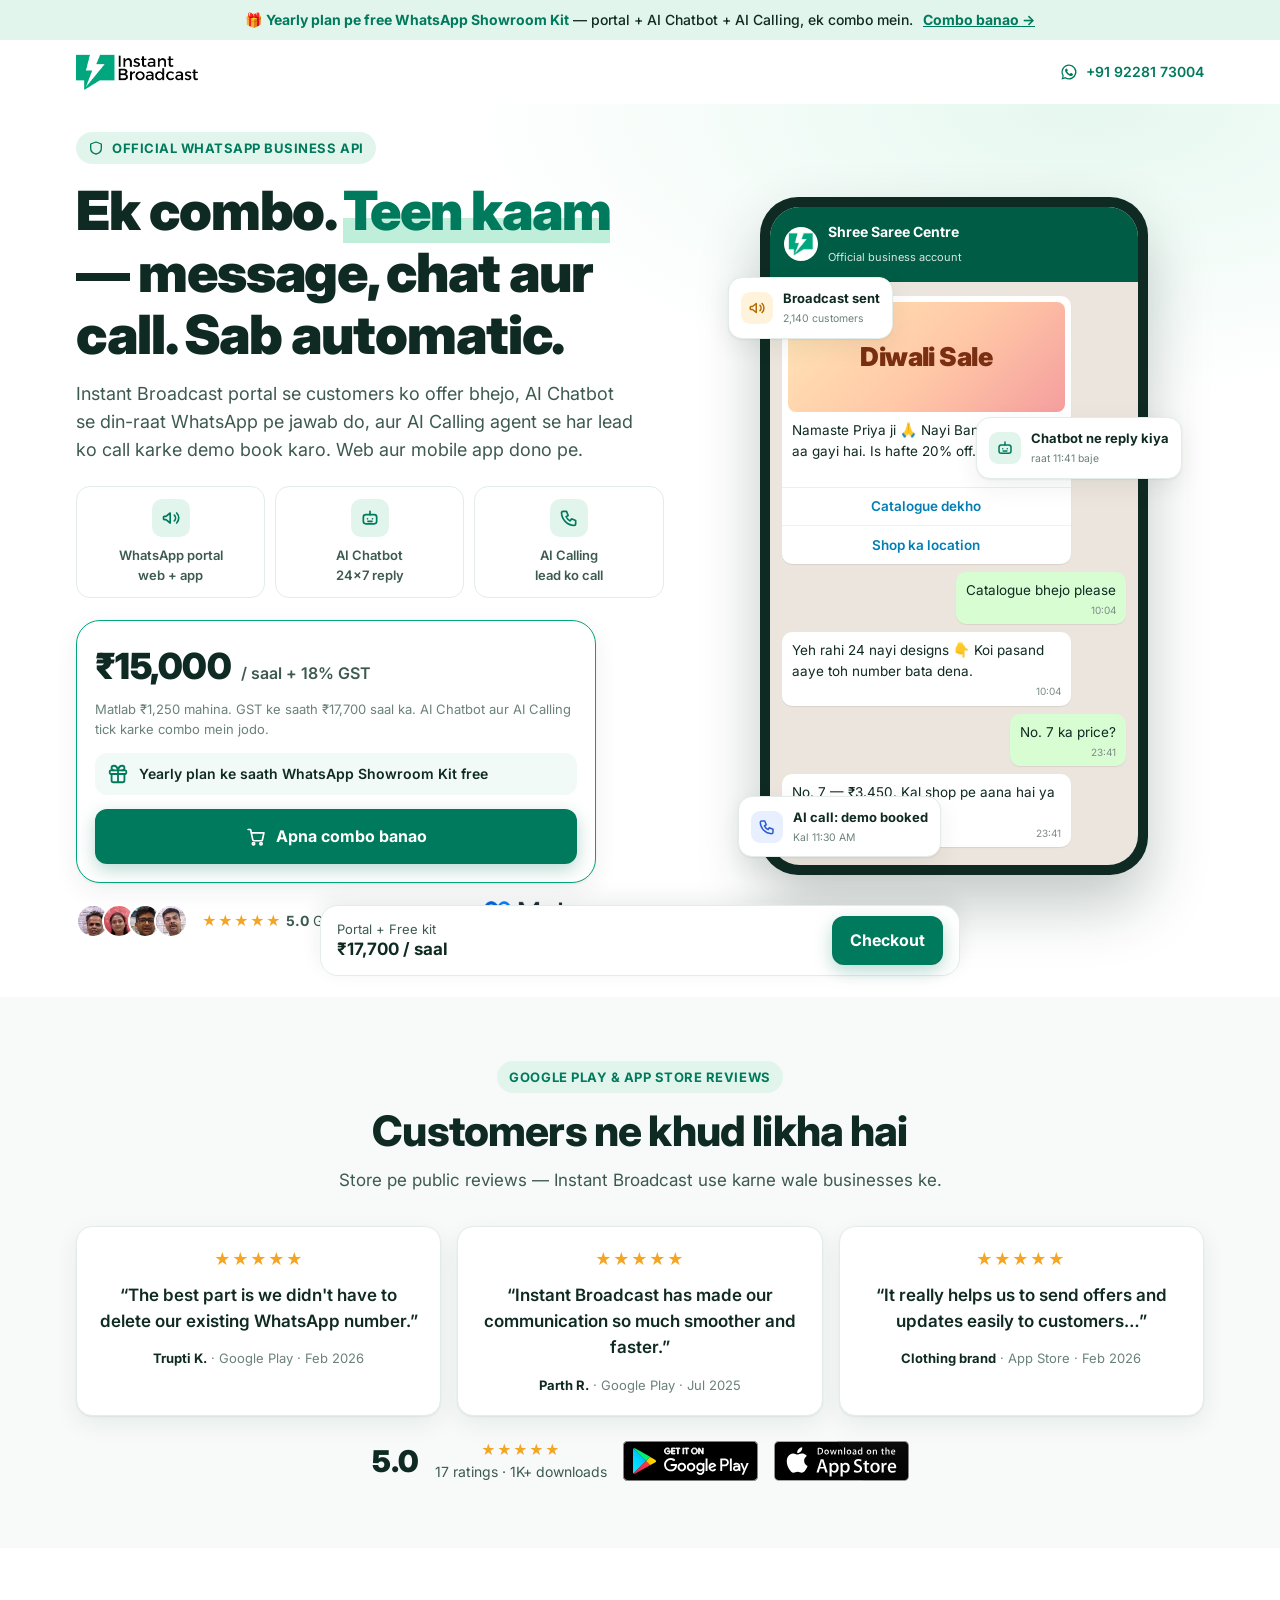
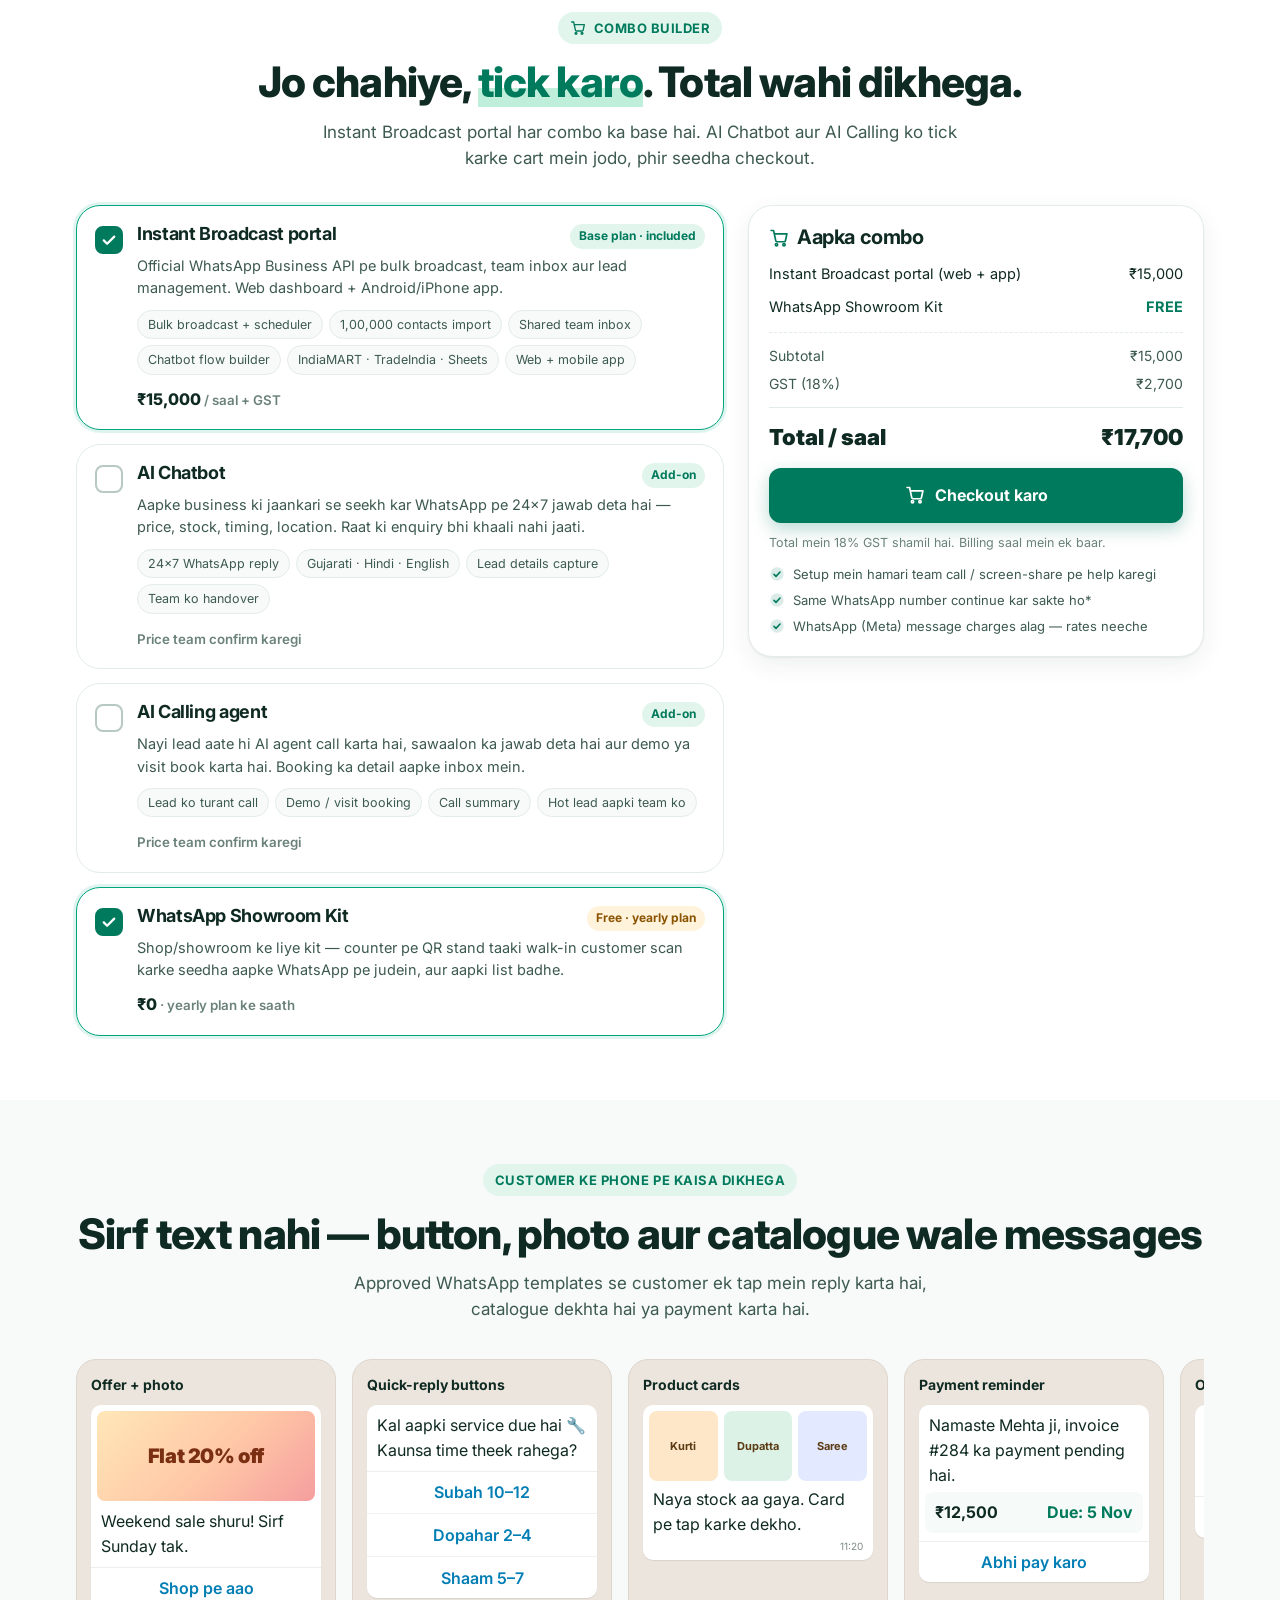
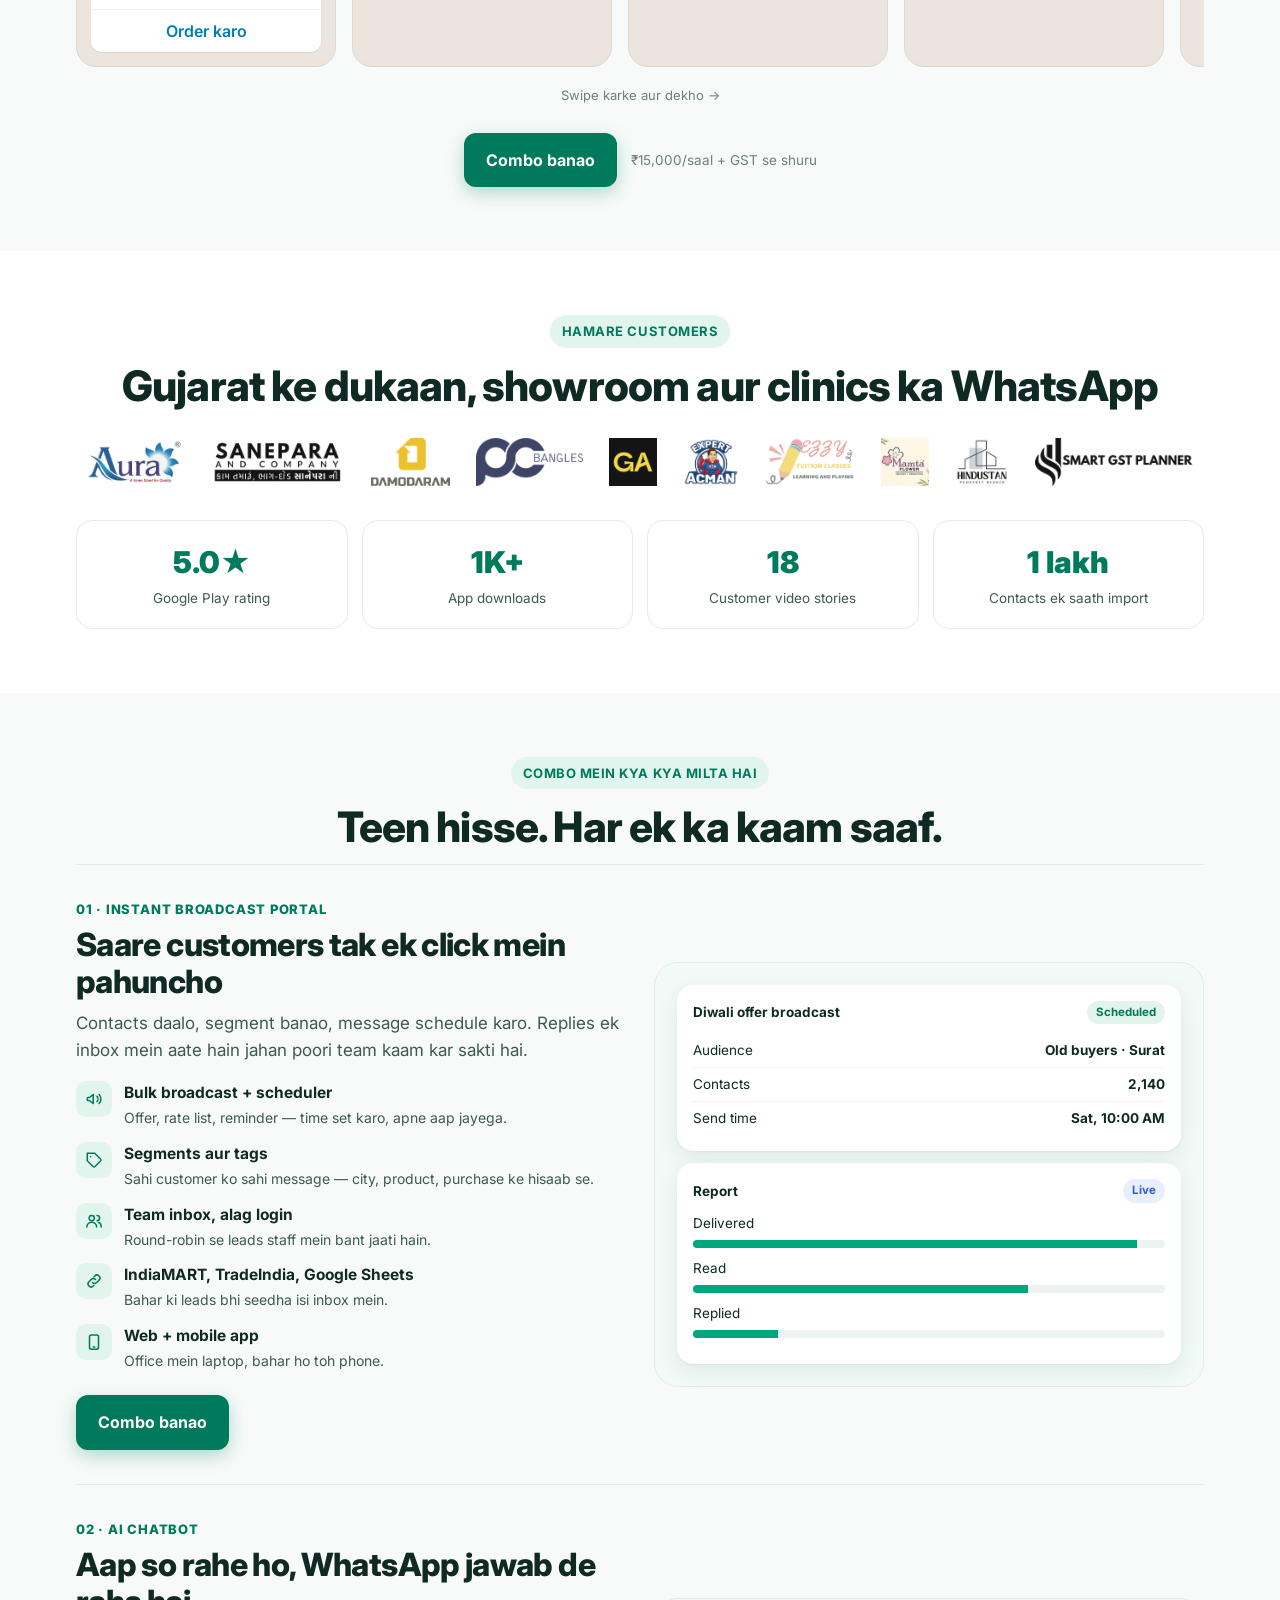
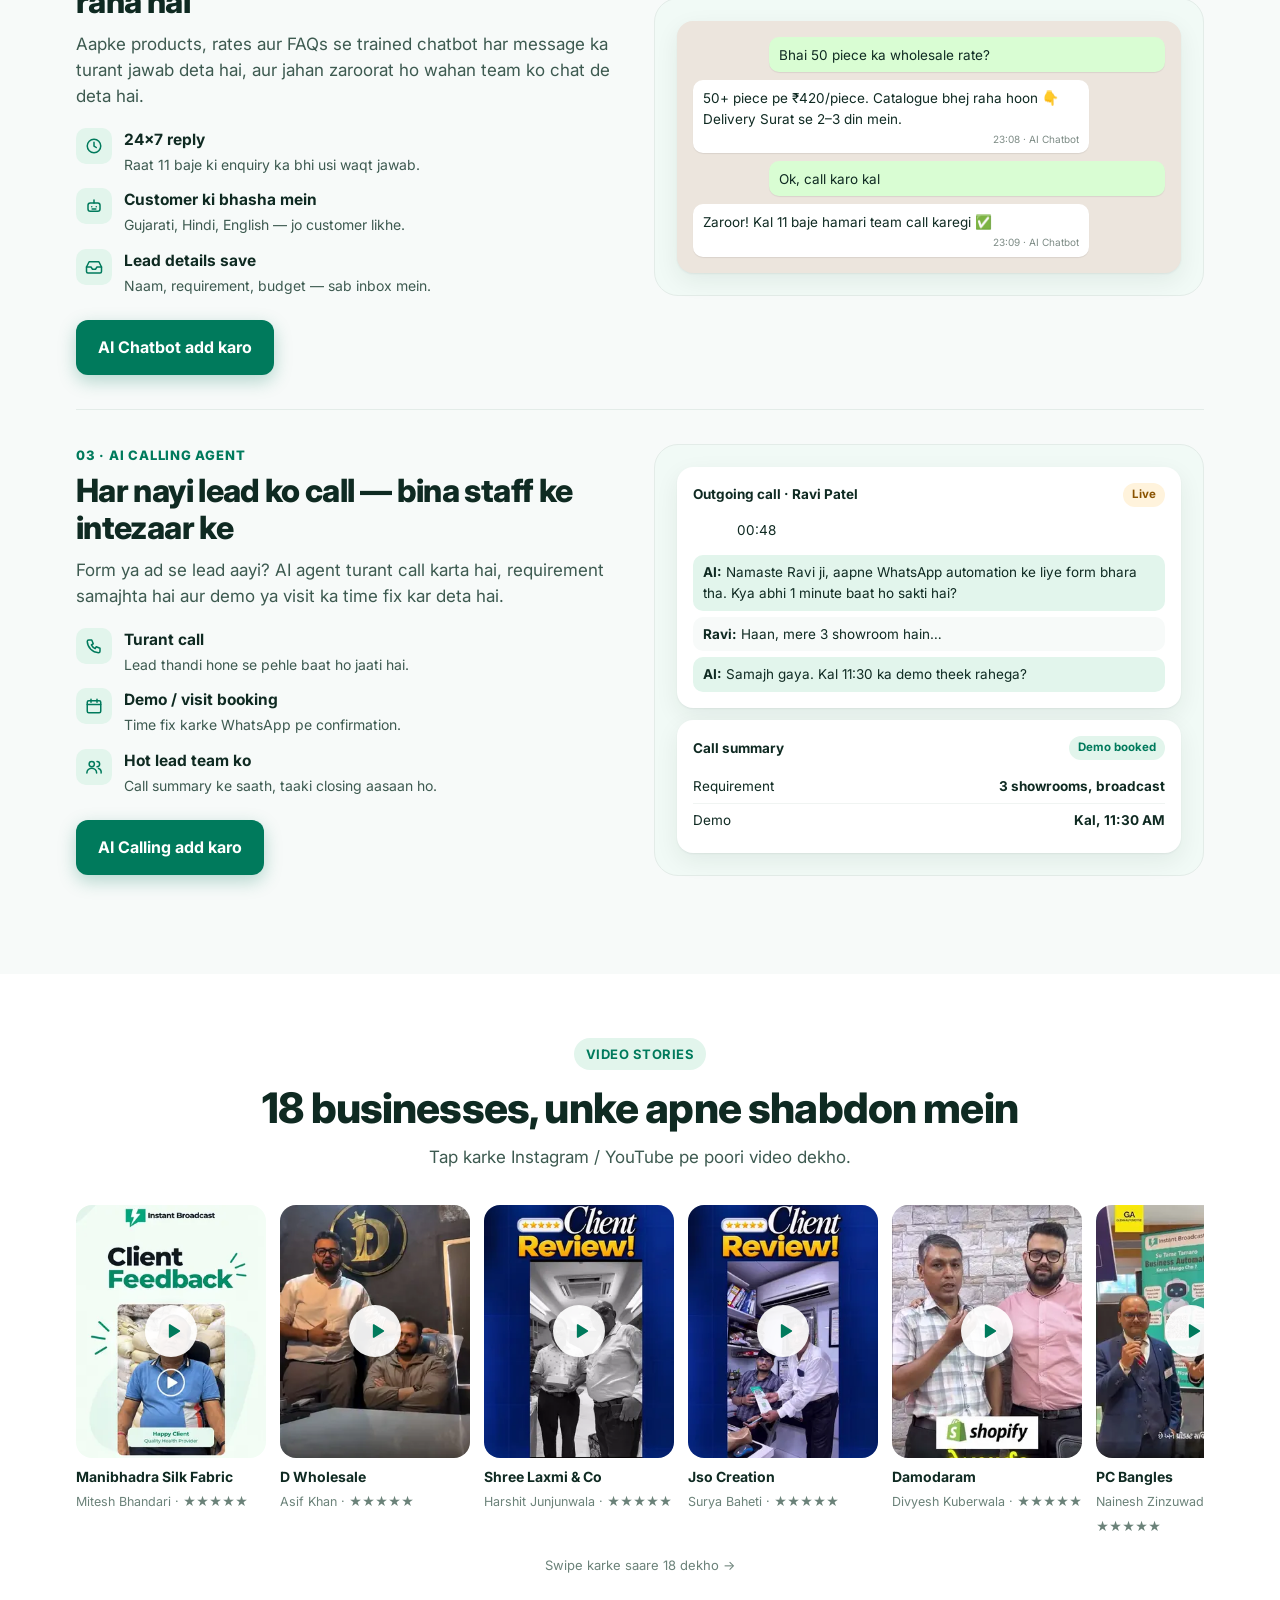
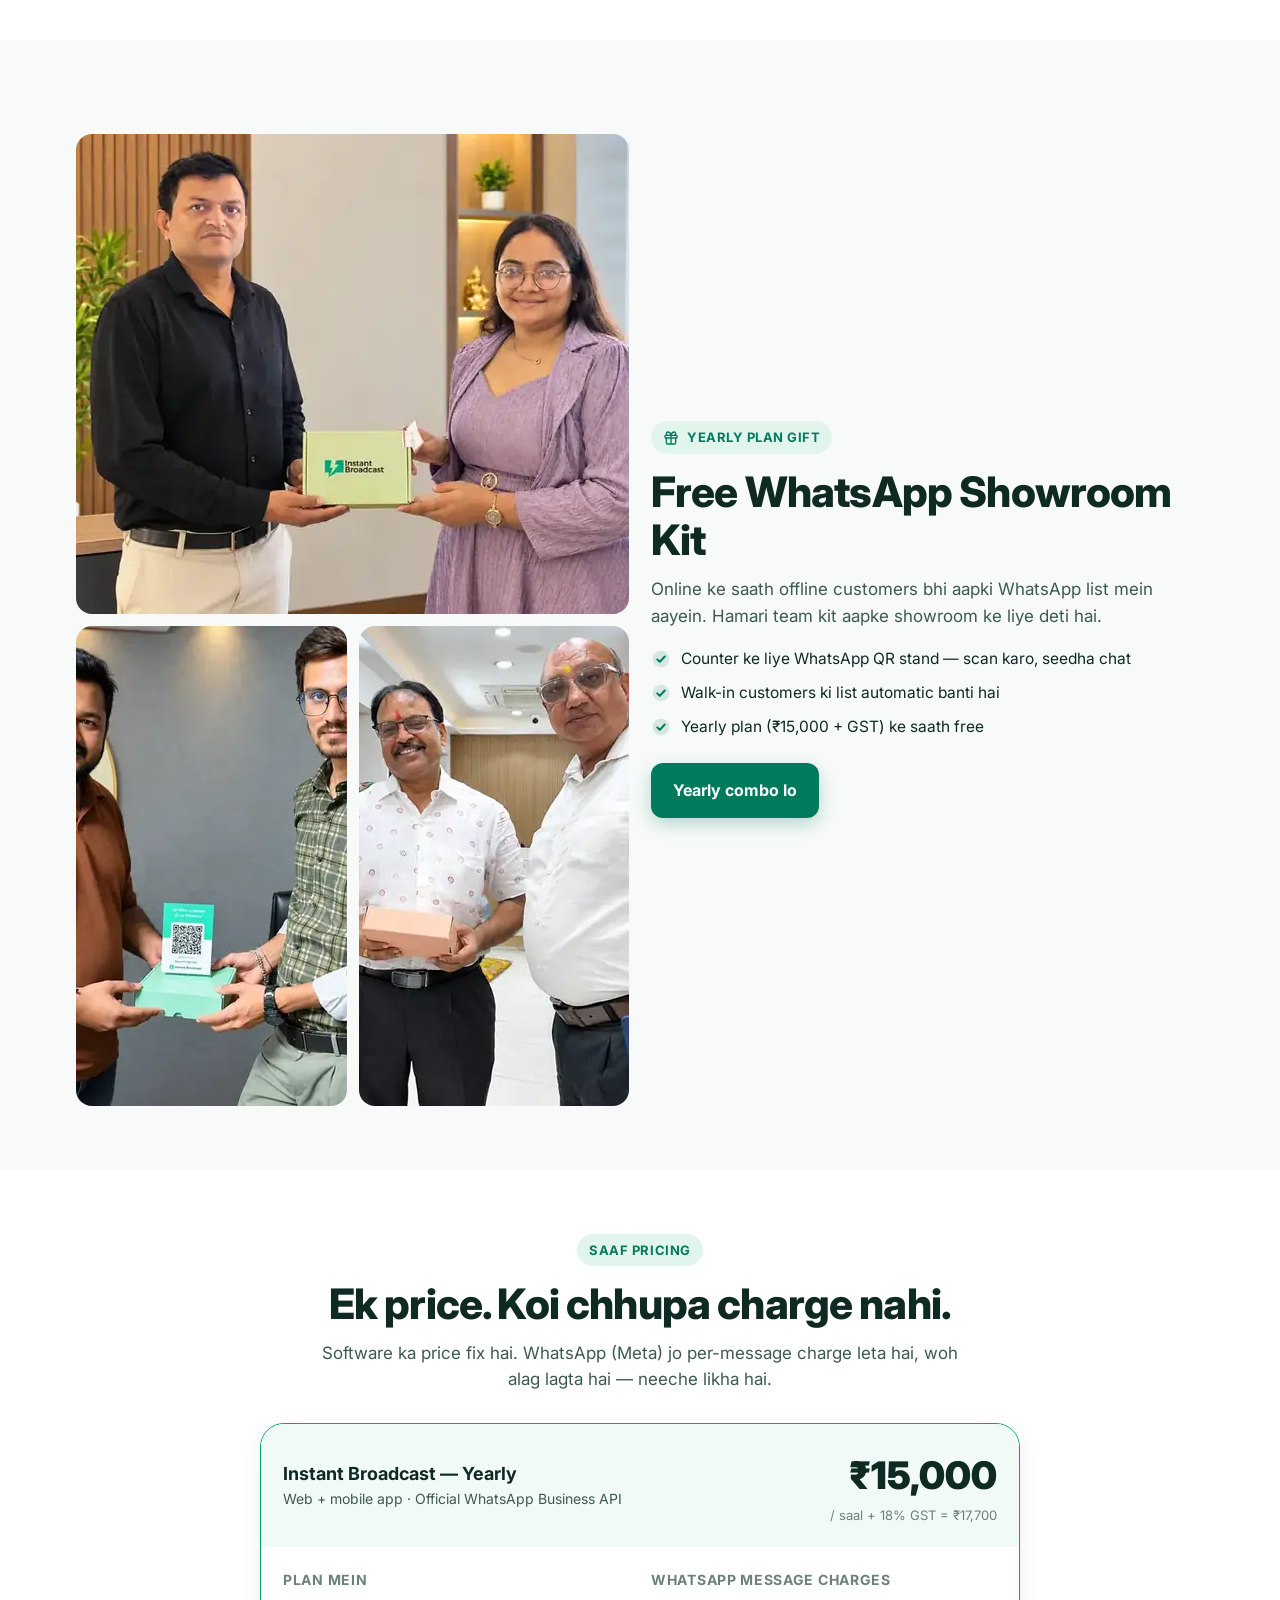
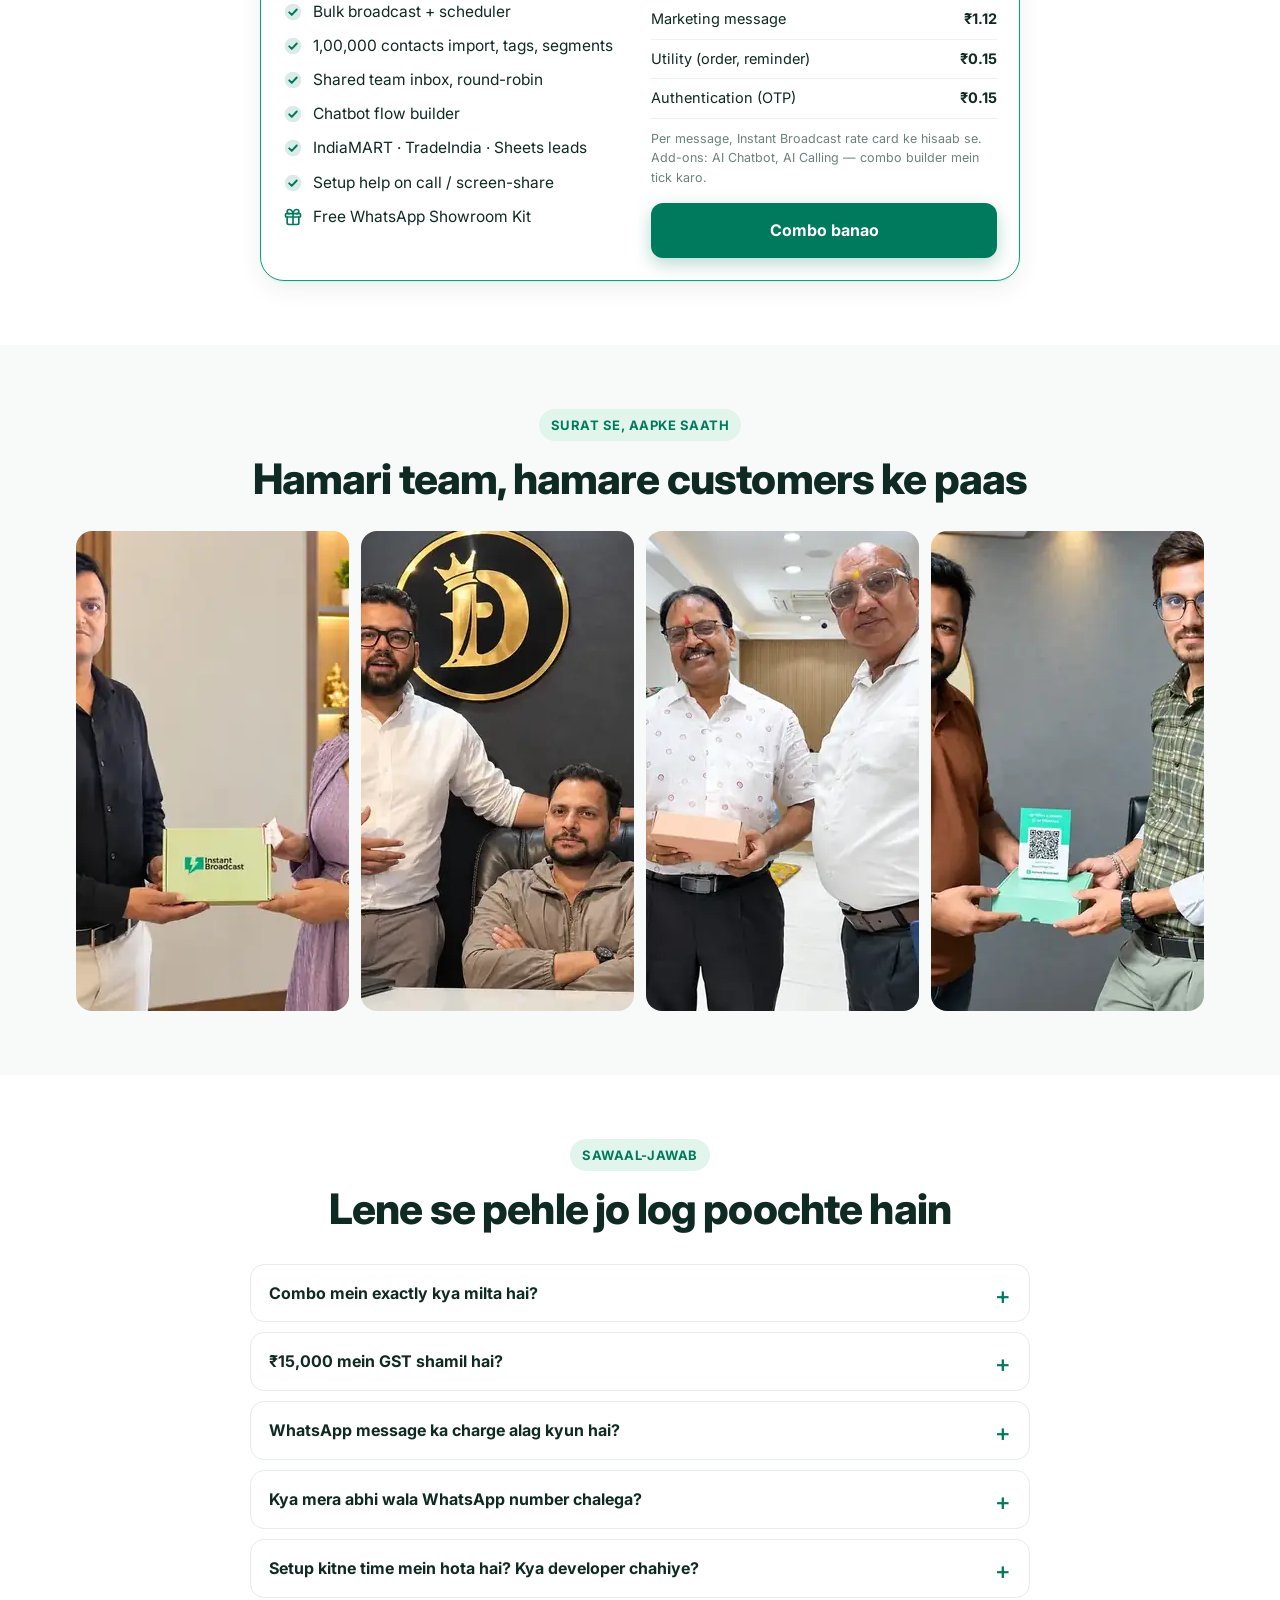
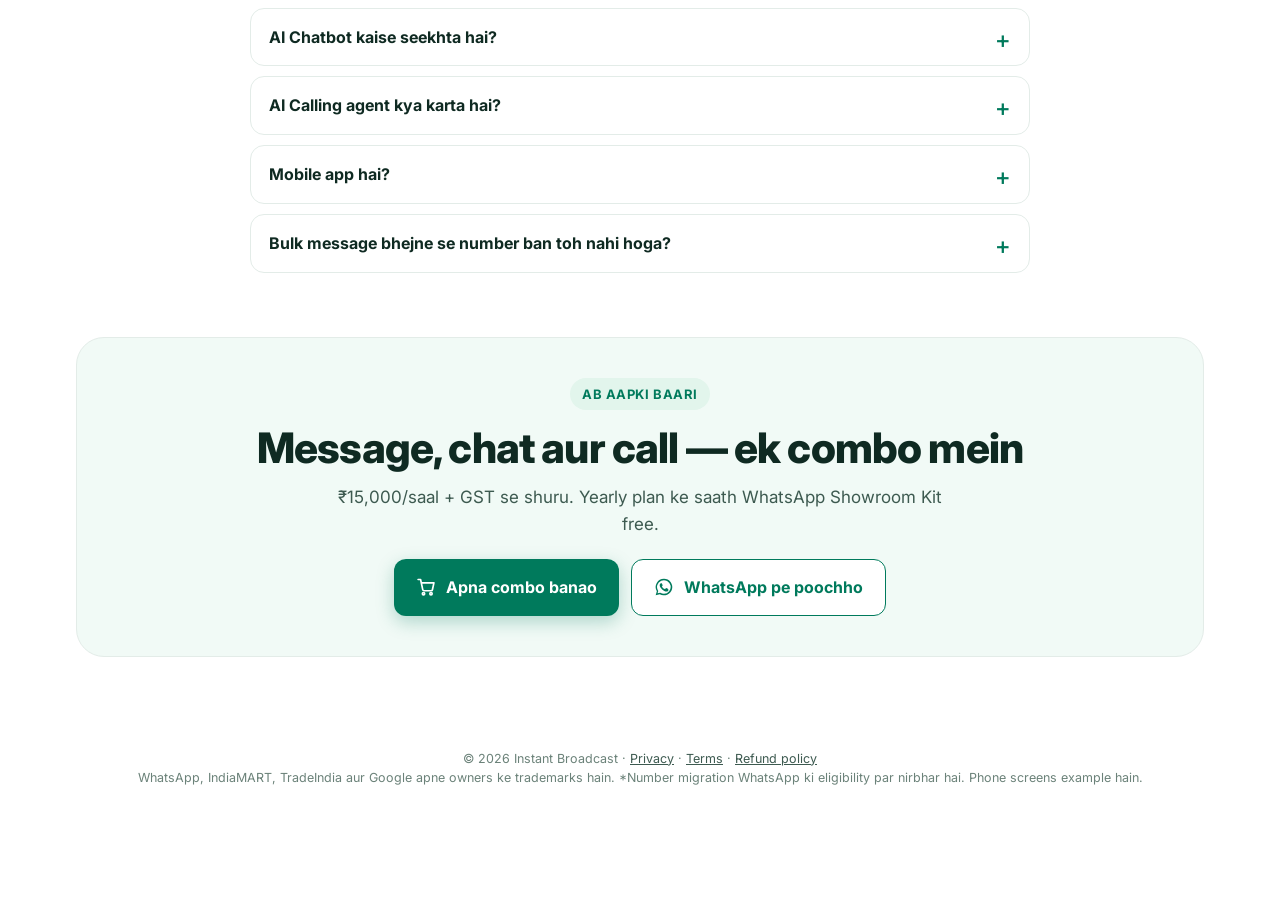
==== index.html @ 2f71dec4 "Combo landing page: portal + AI Chatbot + AI Calling builder, checkout, tracking Co-Authored-By: Cla" ====
<!doctype html>
<html lang="hi-Latn">
<head>
<meta charset="utf-8">
<meta name="viewport" content="width=device-width, initial-scale=1, viewport-fit=cover">
<title>Instant Broadcast Combo — WhatsApp portal, AI Chatbot &amp; AI Calling</title>
<meta name="description" content="Official WhatsApp Business API portal (web + app) for ₹15,000/year + GST. Add the AI Chatbot and the AI Calling agent to your combo. Free WhatsApp Showroom Kit with the yearly plan.">
<meta name="theme-color" content="#007A5C">
<link rel="icon" type="image/png" sizes="32x32" href="/assets/favicon-32.png">
<link rel="apple-touch-icon" href="/assets/apple-touch-icon.png">
<link rel="preconnect" href="https://fonts.googleapis.com">
<link rel="preconnect" href="https://fonts.gstatic.com" crossorigin>
<link href="https://fonts.googleapis.com/css2?family=Inter:wght@400;500;600;700;800;900&amp;display=swap" rel="stylesheet">
<link rel="stylesheet" href="/styles.css">
<meta property="og:title" content="Instant Broadcast Combo — WhatsApp portal + AI Chatbot + AI Calling">
<meta property="og:description" content="₹15,000/year + GST. Web + app. Free WhatsApp Showroom Kit with the yearly plan.">
<meta property="og:image" content="https://combo.instantbroadcast.in/assets/team-kit.webp">
<!-- Meta Pixel -->
<script>
!function(f,b,e,v,n,t,s){if(f.fbq)return;n=f.fbq=function(){n.callMethod?n.callMethod.apply(n,arguments):n.queue.push(arguments)};if(!f._fbq)f._fbq=n;n.push=n;n.loaded=!0;n.version='2.0';n.queue=[];t=b.createElement(e);t.async=!0;t.src=v;s=b.getElementsByTagName(e)[0];s.parentNode.insertBefore(t,s)}(window,document,'script','https://connect.facebook.net/en_US/fbevents.js');
fbq('init', '1191549192775541');
fbq('track', 'PageView');
</script>
<noscript><img height="1" width="1" style="display:none" alt="" src="https://www.facebook.com/tr?id=1191549192775541&amp;ev=PageView&amp;noscript=1"></noscript>
<script src="/track.js" defer></script>
<script src="/app.js" defer></script>
</head>
<body>

<!-- icon sprite -->
<svg width="0" height="0" style="position:absolute" aria-hidden="true">
  <defs>
    <symbol id="i-check" viewBox="0 0 24 24"><path fill="none" stroke="currentColor" stroke-width="3" stroke-linecap="round" stroke-linejoin="round" d="M5 12.5l4.5 4.5L19 7.5"/></symbol>
    <symbol id="i-ok" viewBox="0 0 24 24"><circle cx="12" cy="12" r="10" fill="currentColor" opacity=".14"/><path fill="none" stroke="currentColor" stroke-width="2.4" stroke-linecap="round" stroke-linejoin="round" d="M7.5 12.5l3 3 6-6.5"/></symbol>
    <symbol id="i-wa" viewBox="0 0 24 24"><path fill="currentColor" d="M12 2a10 10 0 0 0-8.6 15.1L2 22l5-1.3A10 10 0 1 0 12 2zm0 18.2c-1.6 0-3.1-.4-4.4-1.2l-.3-.2-3 .8.8-2.9-.2-.3A8.2 8.2 0 1 1 12 20.2zm4.5-6.1c-.2-.1-1.5-.7-1.7-.8-.2-.1-.4-.1-.6.1l-.8 1c-.1.2-.3.2-.5.1a6.7 6.7 0 0 1-3.3-2.9c-.3-.4.3-.4.7-1.4.1-.2 0-.3 0-.5l-.8-1.8c-.2-.5-.4-.4-.6-.4h-.5a1 1 0 0 0-.7.3 2.9 2.9 0 0 0-.9 2.2 5.1 5.1 0 0 0 1 2.7 11.6 11.6 0 0 0 4.5 4c1.7.7 2.3.8 3.2.6.5-.1 1.5-.6 1.7-1.2.2-.6.2-1.1.1-1.2l-.6-.3z"/></symbol>
    <symbol id="i-broadcast" viewBox="0 0 24 24"><path fill="none" stroke="currentColor" stroke-width="2" stroke-linecap="round" stroke-linejoin="round" d="M3 11v2a1 1 0 0 0 1 1h2l5 4V6L6 10H4a1 1 0 0 0-1 1zm13-2.5a5 5 0 0 1 0 7M18.8 6a8.5 8.5 0 0 1 0 12"/></symbol>
    <symbol id="i-bot" viewBox="0 0 24 24"><g fill="none" stroke="currentColor" stroke-width="2" stroke-linecap="round" stroke-linejoin="round"><rect x="4" y="8" width="16" height="11" rx="3"/><path d="M12 4v4M9 13h.01M15 13h.01M9.5 16h5"/></g></symbol>
    <symbol id="i-call" viewBox="0 0 24 24"><path fill="none" stroke="currentColor" stroke-width="2" stroke-linecap="round" stroke-linejoin="round" d="M5 4h4l2 5-2.5 1.5a11 11 0 0 0 5 5L15 13l5 2v4a2 2 0 0 1-2 2A16 16 0 0 1 3 6a2 2 0 0 1 2-2z"/></symbol>
    <symbol id="i-gift" viewBox="0 0 24 24"><g fill="none" stroke="currentColor" stroke-width="2" stroke-linecap="round" stroke-linejoin="round"><rect x="3" y="8" width="18" height="4" rx="1"/><path d="M12 8v13M19 12v7a2 2 0 0 1-2 2H7a2 2 0 0 1-2-2v-7M7.5 8a2.5 2.5 0 0 1 0-5C11 3 12 8 12 8s1-5 4.5-5a2.5 2.5 0 0 1 0 5"/></g></symbol>
    <symbol id="i-inbox" viewBox="0 0 24 24"><g fill="none" stroke="currentColor" stroke-width="2" stroke-linecap="round" stroke-linejoin="round"><path d="M22 12h-6l-2 3h-4l-2-3H2"/><path d="M5.5 5h13L22 12v6a2 2 0 0 1-2 2H4a2 2 0 0 1-2-2v-6z"/></g></symbol>
    <symbol id="i-users" viewBox="0 0 24 24"><g fill="none" stroke="currentColor" stroke-width="2" stroke-linecap="round" stroke-linejoin="round"><circle cx="9" cy="8" r="3.5"/><path d="M2.5 20a6.5 6.5 0 0 1 13 0M16 4.5a3.5 3.5 0 0 1 0 7M18 14a5.5 5.5 0 0 1 3.5 6"/></g></symbol>
    <symbol id="i-clock" viewBox="0 0 24 24"><g fill="none" stroke="currentColor" stroke-width="2" stroke-linecap="round"><circle cx="12" cy="12" r="9"/><path d="M12 7v5l3 2"/></g></symbol>
    <symbol id="i-phone" viewBox="0 0 24 24"><g fill="none" stroke="currentColor" stroke-width="2" stroke-linecap="round"><rect x="6" y="2.5" width="12" height="19" rx="2.5"/><path d="M11 18.5h2"/></g></symbol>
    <symbol id="i-link" viewBox="0 0 24 24"><path fill="none" stroke="currentColor" stroke-width="2" stroke-linecap="round" stroke-linejoin="round" d="M10 14a4 4 0 0 0 5.7 0l3-3a4 4 0 0 0-5.7-5.7l-1 1M14 10a4 4 0 0 0-5.7 0l-3 3a4 4 0 0 0 5.7 5.7l1-1"/></symbol>
    <symbol id="i-tag" viewBox="0 0 24 24"><g fill="none" stroke="currentColor" stroke-width="2" stroke-linecap="round" stroke-linejoin="round"><path d="M20.6 13.4l-7.2 7.2a2 2 0 0 1-2.8 0L3 13V3h10l7.6 7.6a2 2 0 0 1 0 2.8z"/><path d="M7.5 7.5h.01"/></g></symbol>
    <symbol id="i-cal" viewBox="0 0 24 24"><g fill="none" stroke="currentColor" stroke-width="2" stroke-linecap="round"><rect x="3" y="5" width="18" height="16" rx="2"/><path d="M3 10h18M8 3v4M16 3v4"/></g></symbol>
    <symbol id="i-cart" viewBox="0 0 24 24"><g fill="none" stroke="currentColor" stroke-width="2" stroke-linecap="round" stroke-linejoin="round"><circle cx="9" cy="20" r="1.4"/><circle cx="18" cy="20" r="1.4"/><path d="M2.5 3h3l2.6 12.2a1.5 1.5 0 0 0 1.5 1.3h8.6a1.5 1.5 0 0 0 1.5-1.2L21.5 7H6.2"/></g></symbol>
    <symbol id="i-play" viewBox="0 0 24 24"><path fill="currentColor" d="M7 4.8v14.4a1 1 0 0 0 1.5.9l11.5-7.2a1 1 0 0 0 0-1.8L8.5 3.9A1 1 0 0 0 7 4.8z"/></symbol>
    <symbol id="i-shield" viewBox="0 0 24 24"><path fill="none" stroke="currentColor" stroke-width="2" stroke-linejoin="round" d="M12 3l8 3v6c0 4.5-3.3 8.2-8 9-4.7-.8-8-4.5-8-9V6z"/></symbol>
  </defs>
</svg>

<div class="strip">🎁 <b>Yearly plan pe free WhatsApp Showroom Kit</b> — portal + AI Chatbot + AI Calling, ek combo mein. <a href="#combo" data-cta="strip">Combo banao →</a></div>

<header class="wrap top">
  <img class="logo" src="/assets/ib-logo.webp" alt="Instant Broadcast" width="405" height="120">
  <a class="wa-link" href="https://wa.me/919228173004?text=Hi%2C%20mujhe%20Instant%20Broadcast%20combo%20ke%20baare%20mein%20jaanna%20hai%20%5Bcombo-lp%5D" target="_blank" rel="noopener"><svg><use href="#i-wa"/></svg>+91 92281 73004</a>
</header>

<!-- HERO -->
<section class="hero">
  <div class="wrap hero-grid">
    <div>
      <span class="eyebrow"><svg width="16" height="16"><use href="#i-shield"/></svg>Official WhatsApp Business API</span>
      <h1>Ek combo. <span class="hl">Teen kaam</span> — message, chat aur call. Sab automatic.</h1>
      <p class="sub">Instant Broadcast portal se customers ko offer bhejo, AI Chatbot se din-raat WhatsApp pe jawab do, aur AI Calling agent se har lead ko call karke demo book karo. Web aur mobile app dono pe.</p>

      <div class="trio">
        <div><span class="ic"><svg><use href="#i-broadcast"/></svg></span>WhatsApp portal<br>web + app</div>
        <div><span class="ic"><svg><use href="#i-bot"/></svg></span>AI Chatbot<br>24x7 reply</div>
        <div><span class="ic"><svg><use href="#i-call"/></svg></span>AI Calling<br>lead ko call</div>
      </div>

      <div class="pricebox">
        <div class="row"><span class="amt">₹15,000</span><span class="per">/ saal + 18% GST</span></div>
        <div class="note">Matlab ₹1,250 mahina. GST ke saath ₹17,700 saal ka. AI Chatbot aur AI Calling tick karke combo mein jodo.</div>
        <div class="gift"><svg><use href="#i-gift"/></svg>Yearly plan ke saath WhatsApp Showroom Kit free</div>
        <a class="btn btn-main btn-block" href="#combo" data-cta="hero"><svg><use href="#i-cart"/></svg>Apna combo banao</a>
      </div>

      <div class="trust">
        <span class="faces"><img src="/assets/customer-1.webp" alt="" width="34" height="34"><img src="/assets/customer-2.webp" alt="" width="34" height="34"><img src="/assets/customer-3.webp" alt="" width="34" height="34"><img src="/assets/customer-4.webp" alt="" width="34" height="34"></span>
        <span><span class="stars">★★★★★</span> <b>5.0</b> Google Play (17 ratings)</span>
        <img class="mbp" src="/assets/meta-business-partner.webp" alt="Meta Business Partner" width="280" height="112">
      </div>
    </div>

    <div class="stage" aria-hidden="true">
      <div class="phone"><div class="screen">
        <div class="chat-head"><span class="av"><img src="/assets/favicon-32.png" alt=""></span><div><b>Shree Saree Centre</b><small>Official business account</small></div></div>
        <div class="chat">
          <div class="msg"><div class="card-img">Diwali Sale</div>Namaste Priya ji 🙏 Nayi Banarasi range aa gayi hai. Is hafte 20% off.<time>10:02</time>
            <div class="qr"><span>Catalogue dekho</span><span>Shop ka location</span></div></div>
          <div class="msg me">Catalogue bhejo please<time>10:04</time></div>
          <div class="msg">Yeh rahi 24 nayi designs 👇 Koi pasand aaye toh number bata dena.<time>10:04</time></div>
          <div class="msg me">No. 7 ka price?<time>23:41</time></div>
          <div class="msg">No. 7 — ₹3,450. Kal shop pe aana hai ya ghar bhejein?<time>23:41</time></div>
        </div>
      </div></div>
      <div class="float f1"><span class="ic"><svg><use href="#i-broadcast"/></svg></span><div><b>Broadcast sent</b><small>2,140 customers</small></div></div>
      <div class="float f2"><span class="ic"><svg><use href="#i-bot"/></svg></span><div><b>Chatbot ne reply kiya</b><small>raat 11:41 baje</small></div></div>
      <div class="float f3"><span class="ic"><svg><use href="#i-call"/></svg></span><div><b>AI call: demo booked</b><small>Kal 11:30 AM</small></div></div>
    </div>
  </div>
</section>

<!-- STORE REVIEWS -->
<section class="sec soft">
  <div class="wrap center">
    <span class="eyebrow">Google Play &amp; App Store reviews</span>
    <h2>Customers ne khud likha hai</h2>
    <p class="lead">Store pe public reviews — Instant Broadcast use karne wale businesses ke.</p>
    <div class="rev-grid">
      <div class="rev"><span class="stars">★★★★★</span><p>“The best part is we didn't have to delete our existing WhatsApp number.”</p><div class="who"><b>Trupti K.</b> · Google Play · Feb 2026</div></div>
      <div class="rev"><span class="stars">★★★★★</span><p>“Instant Broadcast has made our communication so much smoother and faster.”</p><div class="who"><b>Parth R.</b> · Google Play · Jul 2025</div></div>
      <div class="rev"><span class="stars">★★★★★</span><p>“It really helps us to send offers and updates easily to customers…”</p><div class="who"><b>Clothing brand</b> · App Store · Feb 2026</div></div>
    </div>
    <div class="rating">
      <span class="big">5.0</span><span><span class="stars">★★★★★</span><br>17 ratings · 1K+ downloads</span>
      <a href="https://play.google.com/store/apps/details?id=com.reliablesolution.instantBroadcast" target="_blank" rel="noopener"><img src="/assets/google-play-badge.svg" alt="Get it on Google Play" width="135" height="40"></a>
      <a href="https://apps.apple.com/app/id6746545883" target="_blank" rel="noopener"><img src="/assets/app-store-badge.svg" alt="Download on the App Store" width="120" height="40"></a>
    </div>
  </div>
</section>

<!-- COMBO BUILDER -->
<section class="sec" id="combo">
  <div class="wrap">
    <div class="center">
      <span class="eyebrow"><svg width="16" height="16"><use href="#i-cart"/></svg>Combo builder</span>
      <h2>Jo chahiye, <span class="hl">tick karo</span>. Total wahi dikhega.</h2>
      <p class="lead">Instant Broadcast portal har combo ka base hai. AI Chatbot aur AI Calling ko tick karke cart mein jodo, phir seedha checkout.</p>
    </div>

    <div class="combo-grid">
      <div class="items" id="items">
        <!-- items are wired by app.js from the CONFIG prices -->
        <label class="item on locked" data-id="portal">
          <input type="checkbox" checked disabled>
          <span class="tick"><svg><use href="#i-check"/></svg></span>
          <div>
            <div class="top-row"><h3>Instant Broadcast portal</h3><span class="tag">Base plan · included</span></div>
            <p>Official WhatsApp Business API pe bulk broadcast, team inbox aur lead management. Web dashboard + Android/iPhone app.</p>
            <ul><li>Bulk broadcast + scheduler</li><li>1,00,000 contacts import</li><li>Shared team inbox</li><li>Chatbot flow builder</li><li>IndiaMART · TradeIndia · Sheets</li><li>Web + mobile app</li></ul>
            <div class="price" style="margin-top:12px">₹15,000 <small>/ saal + GST</small></div>
          </div>
        </label>

        <label class="item" data-id="ai_chatbot">
          <input type="checkbox" name="addon" value="ai_chatbot">
          <span class="tick"><svg><use href="#i-check"/></svg></span>
          <div>
            <div class="top-row"><h3>AI Chatbot</h3><span class="tag">Add-on</span></div>
            <p>Aapke business ki jaankari se seekh kar WhatsApp pe 24x7 jawab deta hai — price, stock, timing, location. Raat ki enquiry bhi khaali nahi jaati.</p>
            <ul><li>24x7 WhatsApp reply</li><li>Gujarati · Hindi · English</li><li>Lead details capture</li><li>Team ko handover</li></ul>
            <div class="price" style="margin-top:12px" data-price-label="ai_chatbot"></div>
          </div>
        </label>

        <label class="item" data-id="ai_calling">
          <input type="checkbox" name="addon" value="ai_calling">
          <span class="tick"><svg><use href="#i-check"/></svg></span>
          <div>
            <div class="top-row"><h3>AI Calling agent</h3><span class="tag">Add-on</span></div>
            <p>Nayi lead aate hi AI agent call karta hai, sawaalon ka jawab deta hai aur demo ya visit book karta hai. Booking ka detail aapke inbox mein.</p>
            <ul><li>Lead ko turant call</li><li>Demo / visit booking</li><li>Call summary</li><li>Hot lead aapki team ko</li></ul>
            <div class="price" style="margin-top:12px" data-price-label="ai_calling"></div>
          </div>
        </label>

        <div class="item on locked" data-id="kit">
          <span class="tick"><svg><use href="#i-check"/></svg></span>
          <div>
            <div class="top-row"><h3>WhatsApp Showroom Kit</h3><span class="tag gift">Free · yearly plan</span></div>
            <p>Shop/showroom ke liye kit — counter pe QR stand taaki walk-in customer scan karke seedha aapke WhatsApp pe judein, aur aapki list badhe.</p>
            <div class="price" style="margin-top:6px">₹0 <small>· yearly plan ke saath</small></div>
          </div>
        </div>
      </div>

      <aside class="cart" aria-live="polite">
        <h3><svg><use href="#i-cart"/></svg>Aapka combo</h3>
        <ul class="lines" id="cart-lines"></ul>
        <div class="sums">
          <div><span>Subtotal</span><span id="c-sub"></span></div>
          <div><span>GST (18%)</span><span id="c-gst"></span></div>
        </div>
        <div class="total"><span>Total / saal</span><span id="c-total"></span></div>
        <button class="btn btn-main btn-block" type="button" data-checkout="cart"><svg><use href="#i-cart"/></svg>Checkout karo</button>
        <p class="fine" id="c-fine"></p>
        <div class="assure">
          <div><svg><use href="#i-ok"/></svg>Setup mein hamari team call / screen-share pe help karegi</div>
          <div><svg><use href="#i-ok"/></svg>Same WhatsApp number continue kar sakte ho*</div>
          <div><svg><use href="#i-ok"/></svg>WhatsApp (Meta) message charges alag — rates neeche</div>
        </div>
      </aside>
    </div>
  </div>
</section>

<!-- TEMPLATES -->
<section class="sec soft">
  <div class="wrap">
    <div class="center">
      <span class="eyebrow">Customer ke phone pe kaisa dikhega</span>
      <h2>Sirf text nahi — button, photo aur catalogue wale messages</h2>
      <p class="lead">Approved WhatsApp templates se customer ek tap mein reply karta hai, catalogue dekhta hai ya payment karta hai.</p>
    </div>
    <div class="tpl-row" aria-label="Message examples">
      <div class="tpl"><h4>Offer + photo</h4><div class="msg"><div class="card-img" style="height:90px;font-size:20px">Flat 20% off</div>Weekend sale shuru! Sirf Sunday tak.<div class="qr"><span>Shop pe aao</span><span>Order karo</span></div></div></div>
      <div class="tpl"><h4>Quick-reply buttons</h4><div class="msg">Kal aapki service due hai 🔧 Kaunsa time theek rahega?<div class="qr"><span>Subah 10–12</span><span>Dopahar 2–4</span><span>Shaam 5–7</span></div></div></div>
      <div class="tpl"><h4>Product cards</h4><div class="msg"><div class="mini-cards"><div style="background:#FDE7C8">Kurti</div><div style="background:#DDF2E6">Dupatta</div><div style="background:#E3E9FF">Saree</div></div>Naya stock aa gaya. Card pe tap karke dekho.<time>11:20</time></div></div>
      <div class="tpl"><h4>Payment reminder</h4><div class="msg">Namaste Mehta ji, invoice #284 ka payment pending hai.<div class="pay"><span>₹12,500</span><span style="color:var(--green-d)">Due: 5 Nov</span></div><div class="qr"><span>Abhi pay karo</span></div></div></div>
      <div class="tpl"><h4>Order update</h4><div class="msg">Aapka order #1182 dispatch ho gaya 🚚 Kal tak pahunch jayega.<div class="qr"><span>Track order</span></div></div></div>
    </div>
    <p class="swipe">Swipe karke aur dekho →</p>
    <div class="cta-line"><a class="btn btn-main" href="#combo" data-cta="templates">Combo banao</a><small>₹15,000/saal + GST se shuru</small></div>
  </div>
</section>

<!-- LOGOS + STATS -->
<section class="sec">
  <div class="wrap center">
    <span class="eyebrow">Hamare customers</span>
    <h2>Gujarat ke dukaan, showroom aur clinics ka WhatsApp</h2>
    <div class="logos">
      <img src="/assets/logo-aura.webp" alt="Aura" width="231" height="112" loading="lazy">
      <img src="/assets/logo-sanepara.webp" alt="Sanepara and Company" loading="lazy">
      <img src="/assets/logo-damodaram.webp" alt="Damodaram" width="184" height="112" loading="lazy">
      <img src="/assets/logo-pc-bangles.webp" alt="PC Bangles" loading="lazy">
      <img src="/assets/logo-glenn-automotive.webp" alt="Glenn Automotive" width="112" height="112" loading="lazy">
      <img src="/assets/logo-expert-acman.webp" alt="Expert ACMAN" width="130" height="112" loading="lazy">
      <img src="/assets/logo-ezzy-tuition.webp" alt="Ezzy Tuition Classes" width="211" height="112" loading="lazy">
      <img src="/assets/logo-mamta-flower.webp" alt="Mamta Flower" width="112" height="112" loading="lazy">
      <img src="/assets/logo-hindustan-property.webp" alt="Hindustan Property Broker" width="125" height="112" loading="lazy">
      <img src="/assets/logo-smart-gst-planner.webp" alt="Smart GST Planner" loading="lazy">
    </div>
    <div class="stats">
      <div class="stat"><b>5.0★</b><span>Google Play rating</span></div>
      <div class="stat"><b>1K+</b><span>App downloads</span></div>
      <div class="stat"><b>18</b><span>Customer video stories</span></div>
      <div class="stat"><b>1 lakh</b><span>Contacts ek saath import</span></div>
    </div>
  </div>
</section>

<!-- WHAT EACH PART DOES -->
<section class="sec soft">
  <div class="wrap">
    <div class="center">
      <span class="eyebrow">Combo mein kya kya milta hai</span>
      <h2>Teen hisse. Har ek ka kaam saaf.</h2>
    </div>

    <div class="stage-block">
      <div>
        <div class="num">01 · INSTANT BROADCAST PORTAL</div>
        <h3>Saare customers tak ek click mein pahuncho</h3>
        <p class="lead">Contacts daalo, segment banao, message schedule karo. Replies ek inbox mein aate hain jahan poori team kaam kar sakti hai.</p>
        <div class="feats">
          <div class="feat"><span class="ic"><svg><use href="#i-broadcast"/></svg></span><div><b>Bulk broadcast + scheduler</b><span>Offer, rate list, reminder — time set karo, apne aap jayega.</span></div></div>
          <div class="feat"><span class="ic"><svg><use href="#i-tag"/></svg></span><div><b>Segments aur tags</b><span>Sahi customer ko sahi message — city, product, purchase ke hisaab se.</span></div></div>
          <div class="feat"><span class="ic"><svg><use href="#i-users"/></svg></span><div><b>Team inbox, alag login</b><span>Round-robin se leads staff mein bant jaati hain.</span></div></div>
          <div class="feat"><span class="ic"><svg><use href="#i-link"/></svg></span><div><b>IndiaMART, TradeIndia, Google Sheets</b><span>Bahar ki leads bhi seedha isi inbox mein.</span></div></div>
          <div class="feat"><span class="ic"><svg><use href="#i-phone"/></svg></span><div><b>Web + mobile app</b><span>Office mein laptop, bahar ho toh phone.</span></div></div>
        </div>
        <a class="btn btn-main" href="#combo" data-cta="stage1">Combo banao</a>
      </div>
      <div class="vis" aria-hidden="true">
        <div class="panel"><div class="hd">Diwali offer broadcast <span class="pill">Scheduled</span></div>
          <div class="kv"><span>Audience</span><b>Old buyers · Surat</b></div>
          <div class="kv"><span>Contacts</span><b>2,140</b></div>
          <div class="kv"><span>Send time</span><b>Sat, 10:00 AM</b></div></div>
        <div class="panel"><div class="hd">Report <span class="pill blue">Live</span></div>
          <div>Delivered</div><div class="bar"><i style="width:94%"></i></div>
          <div>Read</div><div class="bar"><i style="width:71%"></i></div>
          <div>Replied</div><div class="bar"><i style="width:18%"></i></div></div>
      </div>
    </div>

    <div class="stage-block flip">
      <div>
        <div class="num">02 · AI CHATBOT</div>
        <h3>Aap so rahe ho, WhatsApp jawab de raha hai</h3>
        <p class="lead">Aapke products, rates aur FAQs se trained chatbot har message ka turant jawab deta hai, aur jahan zaroorat ho wahan team ko chat de deta hai.</p>
        <div class="feats">
          <div class="feat"><span class="ic"><svg><use href="#i-clock"/></svg></span><div><b>24x7 reply</b><span>Raat 11 baje ki enquiry ka bhi usi waqt jawab.</span></div></div>
          <div class="feat"><span class="ic"><svg><use href="#i-bot"/></svg></span><div><b>Customer ki bhasha mein</b><span>Gujarati, Hindi, English — jo customer likhe.</span></div></div>
          <div class="feat"><span class="ic"><svg><use href="#i-inbox"/></svg></span><div><b>Lead details save</b><span>Naam, requirement, budget — sab inbox mein.</span></div></div>
        </div>
        <a class="btn btn-main" href="#combo" data-add="ai_chatbot" data-cta="stage2">AI Chatbot add karo</a>
      </div>
      <div class="vis" aria-hidden="true">
        <div class="panel" style="background:#ECE5DD">
          <div class="msg me" style="margin-left:auto">Bhai 50 piece ka wholesale rate?</div>
          <div class="msg" style="margin-top:8px">50+ piece pe ₹420/piece. Catalogue bhej raha hoon 👇 Delivery Surat se 2–3 din mein.<time>23:08 · AI Chatbot</time></div>
          <div class="msg me" style="margin:8px 0 0 auto">Ok, call karo kal</div>
          <div class="msg" style="margin-top:8px">Zaroor! Kal 11 baje hamari team call karegi ✅<time>23:09 · AI Chatbot</time></div>
        </div>
      </div>
    </div>

    <div class="stage-block">
      <div>
        <div class="num">03 · AI CALLING AGENT</div>
        <h3>Har nayi lead ko call — bina staff ke intezaar ke</h3>
        <p class="lead">Form ya ad se lead aayi? AI agent turant call karta hai, requirement samajhta hai aur demo ya visit ka time fix kar deta hai.</p>
        <div class="feats">
          <div class="feat"><span class="ic"><svg><use href="#i-call"/></svg></span><div><b>Turant call</b><span>Lead thandi hone se pehle baat ho jaati hai.</span></div></div>
          <div class="feat"><span class="ic"><svg><use href="#i-cal"/></svg></span><div><b>Demo / visit booking</b><span>Time fix karke WhatsApp pe confirmation.</span></div></div>
          <div class="feat"><span class="ic"><svg><use href="#i-users"/></svg></span><div><b>Hot lead team ko</b><span>Call summary ke saath, taaki closing aasaan ho.</span></div></div>
        </div>
        <a class="btn btn-main" href="#combo" data-add="ai_calling" data-cta="stage3">AI Calling add karo</a>
      </div>
      <div class="vis" aria-hidden="true">
        <div class="panel">
          <div class="hd">Outgoing call · Ravi Patel <span class="pill amber">Live</span></div>
          <div class="call"><span class="wave"><i></i><i></i><i></i><i></i><i></i></span><span>00:48</span></div>
          <div class="transcript">
            <div class="ai"><b>AI:</b> Namaste Ravi ji, aapne WhatsApp automation ke liye form bhara tha. Kya abhi 1 minute baat ho sakti hai?</div>
            <div><b>Ravi:</b> Haan, mere 3 showroom hain…</div>
            <div class="ai"><b>AI:</b> Samajh gaya. Kal 11:30 ka demo theek rahega?</div>
          </div>
        </div>
        <div class="panel"><div class="hd">Call summary <span class="pill">Demo booked</span></div>
          <div class="kv"><span>Requirement</span><b>3 showrooms, broadcast</b></div>
          <div class="kv"><span>Demo</span><b>Kal, 11:30 AM</b></div></div>
      </div>
    </div>
  </div>
</section>

<!-- VIDEO STORIES -->
<section class="sec">
  <div class="wrap">
    <div class="center">
      <span class="eyebrow">Video stories</span>
      <h2>18 businesses, unke apne shabdon mein</h2>
      <p class="lead">Tap karke Instagram / YouTube pe poori video dekho.</p>
    </div>
    <div class="vid-row" id="videos"></div>
    <p class="swipe">Swipe karke saare 18 dekho →</p>
  </div>
</section>

<!-- KIT -->
<section class="sec soft">
  <div class="wrap">
    <div class="kit-grid">
      <div class="kit-photos">
        <img src="/assets/team-kit.webp" alt="Instant Broadcast team handing over the kit to a client" width="640" height="480" loading="lazy">
        <img src="/assets/team-qr-stand.webp" alt="WhatsApp QR stand on a shop counter" width="640" height="480" loading="lazy">
        <img src="/assets/team-textile-shop.webp" alt="Instant Broadcast team at a textile shop" width="640" height="480" loading="lazy">
      </div>
      <div>
        <span class="eyebrow"><svg width="16" height="16"><use href="#i-gift"/></svg>Yearly plan gift</span>
        <h2>Free WhatsApp Showroom Kit</h2>
        <p class="lead">Online ke saath offline customers bhi aapki WhatsApp list mein aayein. Hamari team kit aapke showroom ke liye deti hai.</p>
        <ul class="checks">
          <li><svg><use href="#i-ok"/></svg>Counter ke liye WhatsApp QR stand — scan karo, seedha chat</li>
          <li><svg><use href="#i-ok"/></svg>Walk-in customers ki list automatic banti hai</li>
          <li><svg><use href="#i-ok"/></svg>Yearly plan (₹15,000 + GST) ke saath free</li>
        </ul>
        <a class="btn btn-main" href="#combo" data-cta="kit">Yearly combo lo</a>
      </div>
    </div>
  </div>
</section>

<!-- PLAN + RATES -->
<section class="sec">
  <div class="wrap">
    <div class="center">
      <span class="eyebrow">Saaf pricing</span>
      <h2>Ek price. Koi chhupa charge nahi.</h2>
      <p class="lead">Software ka price fix hai. WhatsApp (Meta) jo per-message charge leta hai, woh alag lagta hai — neeche likha hai.</p>
    </div>
    <div class="plan">
      <div class="plan-head">
        <div><b style="font-size:18px">Instant Broadcast — Yearly</b><div style="color:var(--ink-2);font-size:14px">Web + mobile app · Official WhatsApp Business API</div></div>
        <div style="text-align:right"><div class="amt">₹15,000</div><div style="font-size:13px;color:var(--muted)">/ saal + 18% GST = ₹17,700</div></div>
      </div>
      <div class="plan-body">
        <div>
          <h4>Plan mein</h4>
          <ul class="checks" style="margin:0">
            <li><svg><use href="#i-ok"/></svg>Bulk broadcast + scheduler</li>
            <li><svg><use href="#i-ok"/></svg>1,00,000 contacts import, tags, segments</li>
            <li><svg><use href="#i-ok"/></svg>Shared team inbox, round-robin</li>
            <li><svg><use href="#i-ok"/></svg>Chatbot flow builder</li>
            <li><svg><use href="#i-ok"/></svg>IndiaMART · TradeIndia · Sheets leads</li>
            <li><svg><use href="#i-ok"/></svg>Setup help on call / screen-share</li>
            <li><svg><use href="#i-gift"/></svg>Free WhatsApp Showroom Kit</li>
          </ul>
        </div>
        <div>
          <h4>WhatsApp message charges</h4>
          <table class="rates">
            <tr><td>Marketing message</td><td>₹1.12</td></tr>
            <tr><td>Utility (order, reminder)</td><td>₹0.15</td></tr>
            <tr><td>Authentication (OTP)</td><td>₹0.15</td></tr>
          </table>
          <p style="font-size:12.5px;color:var(--muted);margin-top:10px">Per message, Instant Broadcast rate card ke hisaab se. Add-ons: AI Chatbot, AI Calling — combo builder mein tick karo.</p>
          <a class="btn btn-main btn-block" style="margin-top:16px" href="#combo" data-cta="plan">Combo banao</a>
        </div>
      </div>
    </div>
  </div>
</section>

<!-- TEAM -->
<section class="sec soft">
  <div class="wrap center">
    <span class="eyebrow">Surat se, aapke saath</span>
    <h2>Hamari team, hamare customers ke paas</h2>
    <div class="team">
      <img src="/assets/team-kit.webp" alt="Team with a client" width="640" height="480" loading="lazy">
      <img src="/assets/team-customer-office.webp" alt="Team at a customer's office" width="640" height="480" loading="lazy">
      <img src="/assets/team-textile-shop.webp" alt="Team at a textile shop" width="640" height="480" loading="lazy">
      <img src="/assets/team-qr-stand.webp" alt="QR stand at a client shop" width="640" height="480" loading="lazy">
    </div>
  </div>
</section>

<!-- FAQ -->
<section class="sec">
  <div class="wrap">
    <div class="center"><span class="eyebrow">Sawaal-jawab</span><h2>Lene se pehle jo log poochte hain</h2></div>
    <div class="faq">
      <details><summary>Combo mein exactly kya milta hai?</summary><p>Base mein Instant Broadcast portal (web + mobile app) — broadcast, team inbox, chatbot flow builder aur lead integrations. AI Chatbot aur AI Calling add-on hain jo aap tick karke jod sakte ho. Yearly plan ke saath WhatsApp Showroom Kit free hai.</p></details>
      <details><summary>₹15,000 mein GST shamil hai?</summary><p>Nahi. ₹15,000 + 18% GST = ₹17,700 saal ka. Checkout pe total GST ke saath dikhta hai.</p></details>
      <details><summary>WhatsApp message ka charge alag kyun hai?</summary><p>WhatsApp (Meta) har business message pe charge leta hai. Instant Broadcast ka rate card: marketing ₹1.12, utility aur OTP ₹0.15 per message. Software ka ₹15,000 is se alag hai.</p></details>
      <details><summary>Kya mera abhi wala WhatsApp number chalega?</summary><p>Haan, zyada tar cases mein same number Official API pe le sakte hain. Setup call pe hamari team aapke number ke liye best tareeka batayegi.</p></details>
      <details><summary>Setup kitne time mein hota hai? Kya developer chahiye?</summary><p>Developer ki zaroorat nahi. Hamari team call aur screen-share pe number connect karne, contacts import karne aur pehla broadcast bhejne mein help karti hai.</p></details>
      <details><summary>AI Chatbot kaise seekhta hai?</summary><p>Aap apne products, rates, timing aur common sawaal dete ho; chatbot unhi ke basis pe jawab deta hai. Jo sawaal woh handle na kar sake, woh chat aapki team ko chali jaati hai.</p></details>
      <details><summary>AI Calling agent kya karta hai?</summary><p>Nayi lead aate hi woh lead ko call karta hai, requirement poochta hai aur demo ya visit ka time book karta hai. Call ka summary aapki team ko milta hai.</p></details>
      <details><summary>Mobile app hai?</summary><p>Haan — Android (Google Play) aur iPhone (App Store) dono pe. Web dashboard bhi saath mein.</p></details>
      <details><summary>Bulk message bhejne se number ban toh nahi hoga?</summary><p>Official WhatsApp Business API, WhatsApp ka approved tareeka hai. Phir bhi WhatsApp ki policies follow karni hoti hain — sirf un customers ko marketing bhejo jinhone haan kaha ho, aur STOP ka option do. Setup pe hum yeh samjhate hain.</p></details>
    </div>
  </div>
</section>

<!-- FINAL -->
<section class="sec" style="padding-top:0">
  <div class="wrap">
    <div class="final">
      <span class="eyebrow">Ab aapki baari</span>
      <h2>Message, chat aur call — ek combo mein</h2>
      <p class="lead" style="margin:0 auto">₹15,000/saal + GST se shuru. Yearly plan ke saath WhatsApp Showroom Kit free.</p>
      <div class="btns">
        <a class="btn btn-main" href="#combo" data-cta="final"><svg><use href="#i-cart"/></svg>Apna combo banao</a>
        <a class="btn btn-ghost" href="https://wa.me/919228173004?text=Hi%2C%20mujhe%20Instant%20Broadcast%20combo%20ke%20baare%20mein%20jaanna%20hai%20%5Bcombo-lp%5D" target="_blank" rel="noopener"><svg><use href="#i-wa"/></svg>WhatsApp pe poochho</a>
      </div>
    </div>
  </div>
</section>

<p class="legal">© 2026 Instant Broadcast · <a href="https://instantbroadcast.in/privacy-policy">Privacy</a> · <a href="https://instantbroadcast.in/terms-and-conditions">Terms</a> · <a href="https://instantbroadcast.in/refund-policy">Refund policy</a><br>WhatsApp, IndiaMART, TradeIndia aur Google apne owners ke trademarks hain. *Number migration WhatsApp ki eligibility par nirbhar hai. Phone screens example hain.</p>

<!-- sticky cart bar -->
<div class="sticky" id="sticky" aria-hidden="true">
  <div class="sum"><span id="s-items">Portal</span><b id="s-total"></b></div>
  <button class="btn btn-main" type="button" data-checkout="sticky">Checkout</button>
</div>

<!-- checkout -->
<div class="co-back" id="co-back"></div>
<div class="co" id="co" role="dialog" aria-modal="true" aria-labelledby="co-title" hidden>
  <button class="x" type="button" id="co-x" aria-label="Close">×</button>
  <h3 id="co-title">Checkout</h3>
  <div style="color:var(--ink-2);font-size:14px">Account banane aur payment ke liye bas 2 detail.</div>
  <div class="mini" id="co-mini"></div>
  <form id="co-form" novalidate>
    <div class="field"><label for="co-name">Aapka naam</label><input id="co-name" name="name" autocomplete="name" maxlength="80" required></div>
    <div class="field"><label for="co-phone">WhatsApp number</label>
      <div class="phone-in"><span>+91</span><input id="co-phone" name="phone" type="tel" inputmode="numeric" autocomplete="tel-national" maxlength="14" placeholder="98765 43210" required></div>
    </div>
    <div class="field"><label for="co-biz">Business ka naam <span style="color:var(--muted);font-weight:500">(optional)</span></label><input id="co-biz" name="business" autocomplete="organization" maxlength="100"></div>
    <p class="err" id="co-err" hidden></p>
    <p class="consent">Is number pe hum aapke order aur setup ke baare mein WhatsApp/call karenge. Offers ke liye nahi — jab tak aap na kaho. <a href="https://instantbroadcast.in/privacy-policy" target="_blank" rel="noopener">Privacy</a></p>
    <button class="btn btn-main btn-block" type="submit" id="co-submit"><span class="lbl">Payment pe chalo</span></button>
  </form>
</div>

</body>
</html>
---- styles.css ----
/* Instant Broadcast — Combo page. White + green, Inter. */
:root{
  --green:#00A67E; --green-d:#007A5C; --green-dd:#005C45; --ink:#0F2A22; --ink-2:#3D5A50; --muted:#6B8279;
  --line:#E3ECE8; --tint:#F1FAF6; --tint-2:#E2F5EC; --bg:#FFFFFF; --soft:#F7FAF9; --amber:#F5A524; --red:#D64545;
  --r:16px; --r-lg:24px; --shadow:0 1px 2px rgba(15,42,34,.06),0 8px 24px rgba(15,42,34,.07);
}
*{box-sizing:border-box;margin:0;padding:0}
html{scroll-behavior:smooth;-webkit-text-size-adjust:100%}
@media (prefers-reduced-motion:reduce){html{scroll-behavior:auto}*{animation:none!important;transition:none!important}}
body{font-family:Inter,system-ui,-apple-system,"Segoe UI",Roboto,sans-serif;color:var(--ink);background:var(--bg);line-height:1.55;font-size:16px;overflow-x:hidden}
img{max-width:100%;display:block}
a{color:inherit}
button{font:inherit;cursor:pointer}
.wrap{max-width:1160px;margin:0 auto;padding:0 16px}
.sec{padding:64px 0}
.sec.soft{background:var(--soft)}
.eyebrow{display:inline-flex;align-items:center;gap:8px;font-size:13px;font-weight:700;letter-spacing:.04em;text-transform:uppercase;color:var(--green-d);background:var(--tint-2);padding:6px 12px;border-radius:999px}
h1,h2,h3{line-height:1.15;letter-spacing:-.02em}
h2{font-size:clamp(28px,4.2vw,42px);font-weight:800;margin:14px 0 12px}
h3{font-size:20px;font-weight:700}
.lead{color:var(--ink-2);font-size:17px;max-width:640px}
.center{text-align:center}.center .lead{margin:0 auto}
.hl{color:var(--green-d);background:linear-gradient(transparent 62%,#BFEFDB 62%)}

/* buttons */
.btn{display:inline-flex;align-items:center;justify-content:center;gap:10px;border:0;border-radius:12px;font-weight:700;text-decoration:none;padding:15px 22px;font-size:16px;transition:transform .15s,background .15s;min-height:52px}
.btn:active{transform:scale(.98)}
.btn-main{background:var(--green-d);color:#fff;box-shadow:0 6px 18px rgba(0,122,92,.28)}
.btn-main:hover{background:var(--green-dd)}
.btn-ghost{background:#fff;color:var(--green-d);border:1.5px solid var(--green-d)}
.btn-ghost:hover{background:var(--tint)}
.btn-block{width:100%}
.btn svg{width:20px;height:20px;flex:none}

/* top strip */
.strip{background:var(--tint-2);color:var(--ink);font-size:14px;text-align:center;padding:9px 16px;font-weight:500}
.strip b{color:var(--green-d)}
.strip a{font-weight:700;color:var(--green-d);margin-left:6px;white-space:nowrap}

/* header */
.top{display:flex;align-items:center;justify-content:space-between;gap:12px;padding-top:14px;padding-bottom:14px}
.top img.logo{height:36px;width:auto}
.top .wa-link{display:inline-flex;align-items:center;gap:8px;font-weight:600;font-size:14px;text-decoration:none;color:var(--green-d)}
.top .wa-link svg{width:18px;height:18px}

/* hero */
.hero{padding:28px 0 56px;background:radial-gradient(900px 420px at 85% 0%,#E6F8F0 0%,rgba(230,248,240,0) 70%)}
.hero-grid{display:grid;gap:40px;align-items:center}
@media(min-width:960px){.hero-grid{grid-template-columns:1.08fr .92fr}}
.hero h1{font-size:clamp(32px,5.4vw,54px);font-weight:900;margin:16px 0 14px}
.hero .sub{font-size:18px;color:var(--ink-2);max-width:560px}
.trio{display:grid;grid-template-columns:repeat(3,1fr);gap:10px;margin:22px 0}
.trio div{background:#fff;border:1px solid var(--line);border-radius:14px;padding:12px 10px;text-align:center;font-size:13px;font-weight:600;color:var(--ink-2)}
.trio .ic{width:38px;height:38px;border-radius:10px;background:var(--tint-2);display:grid;place-items:center;margin:0 auto 8px;color:var(--green-d)}
.trio .ic svg{width:20px;height:20px}
.pricebox{background:#fff;border:1.5px solid var(--green);border-radius:var(--r-lg);padding:18px;box-shadow:var(--shadow);max-width:520px}
.pricebox .row{display:flex;align-items:baseline;gap:10px;flex-wrap:wrap}
.pricebox .amt{font-size:36px;font-weight:900;letter-spacing:-.02em}
.pricebox .per{color:var(--ink-2);font-weight:600}
.pricebox .note{font-size:13px;color:var(--muted);margin-top:4px}
.pricebox .gift{display:flex;gap:10px;align-items:center;background:var(--tint);border-radius:12px;padding:10px 12px;margin:14px 0;font-size:14px;font-weight:600}
.pricebox .gift svg{width:22px;height:22px;color:var(--green-d);flex:none}
.trust{display:flex;align-items:center;gap:14px;flex-wrap:wrap;margin-top:18px;font-size:14px;color:var(--ink-2)}
.faces{display:flex}.faces img{width:34px;height:34px;border-radius:50%;border:2px solid #fff;margin-left:-8px}.faces img:first-child{margin-left:0}
.stars{color:var(--amber);letter-spacing:1px}
.trust img.mbp{height:40px;width:auto}

/* hero visual: phone + floating cards (all HTML, no screenshots) */
.stage{position:relative;max-width:440px;margin:0 auto;padding:10px 26px}
.phone{background:#0F2A22;border-radius:38px;padding:10px;box-shadow:0 30px 60px rgba(15,42,34,.25)}
.screen{background:#ECE5DD;border-radius:30px;overflow:hidden}
.chat-head{background:var(--green-dd);color:#fff;display:flex;align-items:center;gap:10px;padding:14px 14px}
.chat-head .av{width:34px;height:34px;border-radius:50%;background:#fff;display:grid;place-items:center}
.chat-head .av img{width:26px;height:auto}
.chat-head b{display:block;font-size:14px}.chat-head small{font-size:11px;opacity:.85}
.chat{padding:14px 12px 18px;display:flex;flex-direction:column;gap:8px;min-height:380px;font-size:13.5px}
.msg{max-width:84%;padding:8px 10px 6px;border-radius:10px;background:#fff;box-shadow:0 1px 1px rgba(0,0,0,.08);position:relative}
.msg.me{align-self:flex-end;background:#D9FDD3}
.msg time{display:block;text-align:right;font-size:10px;color:#7d8b85;margin-top:2px}
.msg .card-img{height:110px;border-radius:8px;margin:-2px -4px 8px;background:linear-gradient(135deg,#FFE7B8,#FFC7A6 55%,#F59E9E);display:grid;place-items:center;font-weight:900;font-size:26px;color:#7A2E12;letter-spacing:-.02em}
.msg .qr{display:flex;flex-direction:column;gap:1px;margin:8px -10px -6px;border-top:1px solid #eee}
.msg .qr span{text-align:center;color:#027EB5;font-weight:600;padding:8px;border-bottom:1px solid #f1f1f1}
.msg .qr span:last-child{border:0}
.float{position:absolute;background:#fff;border-radius:14px;box-shadow:var(--shadow);padding:10px 12px;font-size:12.5px;display:flex;gap:10px;align-items:center;border:1px solid var(--line)}
.float .ic{width:32px;height:32px;border-radius:9px;display:grid;place-items:center;flex:none}
.float .ic svg{width:18px;height:18px}
.float b{display:block;font-size:13px}
.float small{color:var(--muted)}
.f1{left:-6px;top:90px}.f1 .ic{background:#FFF3DC;color:#B26B00}
.f2{right:-8px;top:230px}.f2 .ic{background:var(--tint-2);color:var(--green-d)}
.f3{left:4px;bottom:28px}.f3 .ic{background:#E8F0FF;color:#2F5BD3}
@media(max-width:420px){.float{transform:scale(.9)}.f1{left:-14px}.f2{right:-16px}.f3{left:-10px}}

/* reviews */
.rev-grid{display:grid;gap:16px;margin-top:32px}
@media(min-width:760px){.rev-grid{grid-template-columns:repeat(3,1fr)}}
.rev{background:#fff;border:1px solid var(--line);border-radius:var(--r);padding:20px;box-shadow:var(--shadow)}
.rev p{font-size:17px;font-weight:600;margin:10px 0 14px}
.rev .who{font-size:13px;color:var(--muted)}
.rev .who b{color:var(--ink)}
.rating{display:flex;align-items:center;justify-content:center;gap:16px;flex-wrap:wrap;margin-top:22px;font-size:14px;color:var(--ink-2)}
.rating .big{font-size:30px;font-weight:900;color:var(--ink)}
.rating img{height:40px;width:auto}

/* combo builder */
.combo-grid{display:grid;gap:24px;margin-top:34px;align-items:start}
@media(min-width:980px){.combo-grid{grid-template-columns:1.35fr .95fr}}
.items{display:grid;gap:14px}
.item{position:relative;display:grid;grid-template-columns:auto 1fr;gap:14px;background:#fff;border:1.5px solid var(--line);border-radius:var(--r-lg);padding:18px;cursor:pointer;transition:border-color .15s,box-shadow .15s}
.item:hover{border-color:#B7E3D1}
.item.on{border-color:var(--green);box-shadow:0 0 0 3px rgba(0,166,126,.12)}
.item.locked{cursor:default}
.item input{position:absolute;opacity:0;pointer-events:none}
.tick{width:28px;height:28px;border-radius:8px;border:2px solid #B8C9C2;display:grid;place-items:center;background:#fff;margin-top:2px;transition:.15s}
.tick svg{width:18px;height:18px;color:#fff;opacity:0}
.item.on .tick{background:var(--green-d);border-color:var(--green-d)}
.item.on .tick svg{opacity:1}
.item input:focus-visible + .tick{outline:3px solid #8FD9BD;outline-offset:2px}
.item .top-row{display:flex;justify-content:space-between;gap:10px;align-items:flex-start;flex-wrap:wrap}
.item h3{font-size:18px}
.item .tag{font-size:12px;font-weight:700;color:var(--green-d);background:var(--tint-2);padding:3px 9px;border-radius:999px;white-space:nowrap}
.item .tag.gift{background:#FFF3DC;color:#8A5300}
.item .price{font-weight:800;white-space:nowrap}
.item .price small{font-weight:600;color:var(--muted)}
.item p{color:var(--ink-2);font-size:14.5px;margin:6px 0 10px}
.item ul{list-style:none;display:flex;flex-wrap:wrap;gap:6px}
.item li{font-size:12.5px;background:var(--soft);border:1px solid var(--line);border-radius:999px;padding:4px 10px;color:var(--ink-2)}
.cart{background:#fff;border:1.5px solid var(--line);border-radius:var(--r-lg);padding:20px;box-shadow:var(--shadow)}
@media(min-width:980px){.cart{position:sticky;top:20px}}
.cart h3{display:flex;align-items:center;gap:8px;margin-bottom:14px}
.cart h3 svg{width:20px;height:20px;color:var(--green-d)}
.lines{list-style:none;display:grid;gap:10px;font-size:14.5px;border-bottom:1px dashed var(--line);padding-bottom:14px}
.lines li{display:flex;justify-content:space-between;gap:12px}
.lines .free{color:var(--green-d);font-weight:700}
.lines .tbc{color:var(--muted);font-size:13px;text-align:right}
.sums{display:grid;gap:6px;font-size:14px;padding:12px 0;color:var(--ink-2)}
.sums div{display:flex;justify-content:space-between}
.total{display:flex;justify-content:space-between;align-items:baseline;font-weight:900;font-size:22px;border-top:1px solid var(--line);padding-top:12px;margin-bottom:14px}
.cart .fine{font-size:12.5px;color:var(--muted);margin-top:10px}
.assure{display:grid;gap:6px;margin-top:12px;font-size:13px;color:var(--ink-2)}
.assure div{display:flex;gap:8px;align-items:center}
.assure svg{width:16px;height:16px;color:var(--green-d);flex:none}

/* checkout drawer */
.co-back{position:fixed;inset:0;background:rgba(15,42,34,.45);z-index:60;display:none}
.co-back.open{display:block}
.co{position:fixed;left:0;right:0;bottom:0;z-index:61;background:#fff;border-radius:22px 22px 0 0;max-height:92vh;overflow:auto;transform:translateY(105%);transition:transform .25s;padding:22px 16px 26px}
.co.open{transform:none}
@media(min-width:720px){.co{left:50%;right:auto;bottom:auto;top:50%;width:480px;border-radius:22px;transform:translate(-50%,-40%);opacity:0;pointer-events:none;transition:opacity .2s,transform .2s}.co.open{transform:translate(-50%,-50%);opacity:1;pointer-events:auto}}
.co .x{position:absolute;right:12px;top:12px;width:40px;height:40px;border-radius:50%;border:0;background:var(--soft);font-size:22px;line-height:1}
.co h3{font-size:22px;margin-bottom:4px;padding-right:40px}
.co .mini{background:var(--tint);border-radius:12px;padding:10px 12px;font-size:13.5px;margin:14px 0}
.co .mini b{color:var(--green-d)}
.field{display:grid;gap:6px;margin-bottom:12px}
.field label{font-size:14px;font-weight:600}
.field input{font:inherit;font-size:16px;border:1.5px solid #CFDCD6;border-radius:12px;padding:13px 14px;width:100%;background:#fff;color:var(--ink)}
.field input:focus{outline:none;border-color:var(--green);box-shadow:0 0 0 3px rgba(0,166,126,.15)}
.phone-in{display:flex;border:1.5px solid #CFDCD6;border-radius:12px;overflow:hidden}
.phone-in span{padding:13px 12px;background:var(--soft);font-weight:600;border-right:1px solid #CFDCD6}
.phone-in input{border:0;border-radius:0}
.phone-in:focus-within{border-color:var(--green);box-shadow:0 0 0 3px rgba(0,166,126,.15)}
.err{color:var(--red);font-size:13px}
.consent{font-size:12.5px;color:var(--muted);margin:6px 0 14px}

/* template showcase */
.tpl-row{display:flex;gap:16px;overflow-x:auto;scroll-snap-type:x mandatory;padding:6px 2px 18px;margin-top:30px;-webkit-overflow-scrolling:touch}
.tpl{flex:0 0 260px;scroll-snap-align:start;background:#ECE5DD;border-radius:20px;padding:14px;border:1px solid #DED6CC}
.tpl h4{font-size:14px;margin-bottom:10px;color:var(--ink)}
.tpl .msg{max-width:100%}
.mini-cards{display:flex;gap:6px;margin:-2px -4px 6px}
.mini-cards div{flex:1;height:70px;border-radius:8px;display:grid;place-items:center;font-size:11px;font-weight:700;color:#5b3b14}
.pay{display:flex;align-items:center;justify-content:space-between;background:#F6FBF9;border-radius:8px;padding:8px 10px;margin:4px -4px 6px;font-weight:700}

/* logos + stats */
.logos{display:flex;flex-wrap:wrap;justify-content:center;gap:14px 26px;align-items:center;margin-top:28px}
.logos img{height:48px;width:auto;filter:grayscale(.15);opacity:.92}
.stats{display:grid;grid-template-columns:repeat(2,1fr);gap:14px;margin-top:34px}
@media(min-width:760px){.stats{grid-template-columns:repeat(4,1fr)}}
.stat{background:#fff;border:1px solid var(--line);border-radius:var(--r);padding:18px;text-align:center}
.stat b{display:block;font-size:30px;font-weight:900;color:var(--green-d)}
.stat span{font-size:13.5px;color:var(--ink-2)}

/* stages */
.stage-block{display:grid;gap:28px;align-items:center;padding:34px 0;border-top:1px solid var(--line)}
.stage-block:first-of-type{border-top:0}
@media(min-width:900px){.stage-block{grid-template-columns:1fr 1fr}.stage-block.flip .vis{order:2}}
.num{font-size:13px;font-weight:800;color:var(--green-d);letter-spacing:.06em}
.stage-block h3{font-size:clamp(24px,3vw,32px);font-weight:800;margin:8px 0 10px}
.feats{display:grid;gap:12px;margin:18px 0 22px}
.feat{display:grid;grid-template-columns:auto 1fr;gap:12px}
.feat .ic{width:36px;height:36px;border-radius:10px;background:var(--tint-2);color:var(--green-d);display:grid;place-items:center}
.feat .ic svg{width:18px;height:18px}
.feat b{display:block;font-size:15.5px}
.feat span{font-size:14px;color:var(--ink-2)}
.vis{background:var(--tint);border-radius:var(--r-lg);padding:22px;border:1px solid var(--line)}
.panel{background:#fff;border-radius:16px;box-shadow:var(--shadow);padding:16px;font-size:13.5px}
.panel + .panel{margin-top:12px}
.panel .hd{display:flex;justify-content:space-between;align-items:center;font-weight:700;margin-bottom:10px}
.pill{font-size:11.5px;font-weight:700;border-radius:999px;padding:3px 9px;background:var(--tint-2);color:var(--green-d)}
.pill.amber{background:#FFF3DC;color:#8A5300}
.pill.blue{background:#E8F0FF;color:#2F5BD3}
.bar{height:8px;border-radius:99px;background:#EDF3F0;overflow:hidden;margin:6px 0 10px}
.bar i{display:block;height:100%;background:var(--green)}
.kv{display:flex;justify-content:space-between;padding:6px 0;border-bottom:1px solid #F0F4F2}
.kv:last-child{border:0}
.call{display:flex;gap:12px;align-items:center}
.call .wave{display:flex;gap:3px;align-items:center;height:28px}
.call .wave i{width:4px;border-radius:2px;background:var(--green);animation:wv 1s ease-in-out infinite}
.call .wave i:nth-child(2){animation-delay:.1s}.call .wave i:nth-child(3){animation-delay:.2s}.call .wave i:nth-child(4){animation-delay:.3s}.call .wave i:nth-child(5){animation-delay:.4s}
@keyframes wv{0%,100%{height:8px}50%{height:26px}}
.transcript{display:grid;gap:6px;margin-top:10px}
.transcript div{padding:7px 10px;border-radius:10px;background:var(--soft)}
.transcript div.ai{background:var(--tint-2)}

/* videos */
.vid-row{display:flex;gap:14px;overflow-x:auto;scroll-snap-type:x mandatory;padding:6px 2px 18px;margin-top:28px}
.vid{flex:0 0 190px;scroll-snap-align:start;text-decoration:none;color:inherit}
.vid .th{position:relative;border-radius:16px;overflow:hidden;aspect-ratio:3/4;background:#dfe9e4}
.vid .th img{width:100%;height:100%;object-fit:cover}
.vid .play{position:absolute;left:50%;top:50%;transform:translate(-50%,-50%);width:52px;height:52px;border-radius:50%;background:rgba(255,255,255,.92);display:grid;place-items:center;box-shadow:0 4px 14px rgba(0,0,0,.2)}
.vid .play svg{width:20px;height:20px;color:var(--green-d);margin-left:3px}
.vid b{display:block;font-size:14px;margin-top:8px}
.vid small{font-size:12.5px;color:var(--muted)}
.swipe{font-size:13px;color:var(--muted);text-align:center}

/* kit */
.kit-grid{display:grid;gap:22px;align-items:center;margin-top:30px}
@media(min-width:900px){.kit-grid{grid-template-columns:1fr 1fr}}
.kit-photos{display:grid;grid-template-columns:1fr 1fr;gap:12px}
.kit-photos img{border-radius:16px;aspect-ratio:4/3;object-fit:cover;width:100%}
.kit-photos img:first-child{grid-column:1/-1}
.checks{list-style:none;display:grid;gap:10px;margin:18px 0 24px}
.checks li{display:flex;gap:10px;align-items:flex-start;font-size:15.5px}
.checks svg{width:20px;height:20px;color:var(--green-d);flex:none;margin-top:2px}

/* plan card */
.plan{max-width:760px;margin:30px auto 0;background:#fff;border:1.5px solid var(--green);border-radius:var(--r-lg);overflow:hidden;box-shadow:var(--shadow)}
.plan-head{background:var(--tint);padding:22px;display:flex;justify-content:space-between;gap:16px;flex-wrap:wrap;align-items:center}
.plan-head .amt{font-size:38px;font-weight:900}
.plan-body{padding:22px;display:grid;gap:22px}
@media(min-width:700px){.plan-body{grid-template-columns:1fr 1fr}}
.plan-body h4{font-size:14px;text-transform:uppercase;letter-spacing:.05em;color:var(--muted);margin-bottom:10px}
.rates{width:100%;border-collapse:collapse;font-size:14.5px}
.rates td{padding:8px 0;border-bottom:1px solid #EEF3F1}
.rates td:last-child{text-align:right;font-weight:700}

/* team strip */
.team{display:grid;grid-template-columns:repeat(2,1fr);gap:12px;margin-top:28px}
@media(min-width:760px){.team{grid-template-columns:repeat(4,1fr)}}
.team img{border-radius:16px;aspect-ratio:4/3;object-fit:cover;width:100%}

/* faq */
.faq{max-width:780px;margin:30px auto 0;display:grid;gap:10px}
.faq details{background:#fff;border:1px solid var(--line);border-radius:14px;padding:0 18px}
.faq summary{list-style:none;cursor:pointer;padding:16px 28px 16px 0;font-weight:700;position:relative}
.faq summary::-webkit-details-marker{display:none}
.faq summary::after{content:"+";position:absolute;right:0;top:12px;font-size:24px;color:var(--green-d);font-weight:500}
.faq details[open] summary::after{content:"–"}
.faq details p{padding:0 0 16px;color:var(--ink-2);font-size:15px}

/* final */
.final{background:var(--tint);border-radius:28px;padding:40px 22px;text-align:center;border:1px solid var(--line)}
.final .btns{display:flex;gap:12px;justify-content:center;flex-wrap:wrap;margin-top:22px}
.legal{font-size:12.5px;color:var(--muted);text-align:center;padding:28px 16px 110px}
.legal a{color:var(--ink-2)}

/* section CTA */
.cta-line{display:flex;align-items:center;justify-content:center;gap:14px;flex-wrap:wrap;margin-top:28px}
.cta-line small{color:var(--muted);font-size:13.5px}

/* sticky bar */
.sticky{position:fixed;left:0;right:0;bottom:0;z-index:50;background:#fff;border-top:1px solid var(--line);box-shadow:0 -6px 20px rgba(15,42,34,.08);padding:10px 16px calc(10px + env(safe-area-inset-bottom));display:flex;align-items:center;gap:12px;transform:translateY(110%);transition:transform .25s}
.sticky.show{transform:none}
.sticky .sum{flex:1;min-width:0;font-size:13px;color:var(--ink-2);line-height:1.3}
.sticky .sum b{display:block;font-size:17px;color:var(--ink)}
.sticky .btn{padding:12px 18px;min-height:48px}
@media(min-width:980px){.sticky{max-width:640px;left:50%;transform:translate(-50%,130%);bottom:16px;border-radius:18px;border:1px solid var(--line)}.sticky.show{transform:translate(-50%,0)}}

.sr{position:absolute;width:1px;height:1px;overflow:hidden;clip:rect(0 0 0 0)}
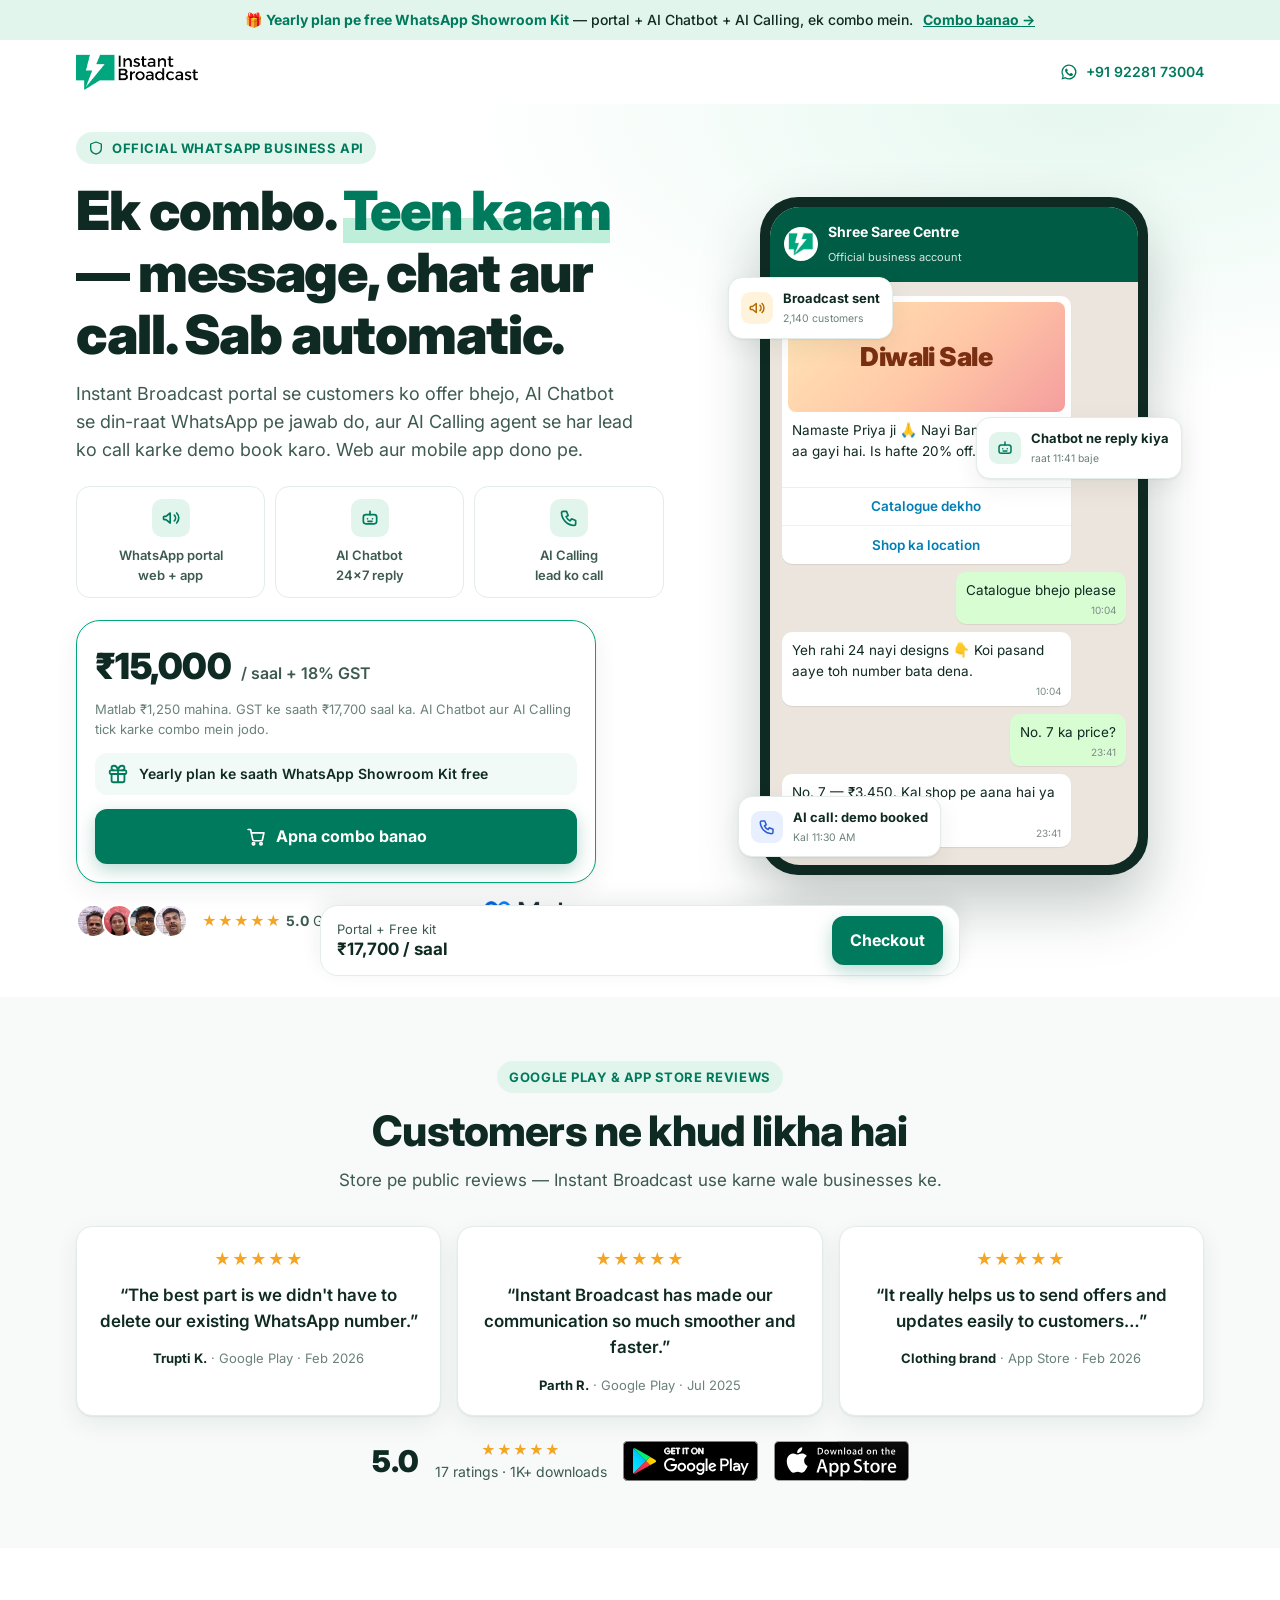
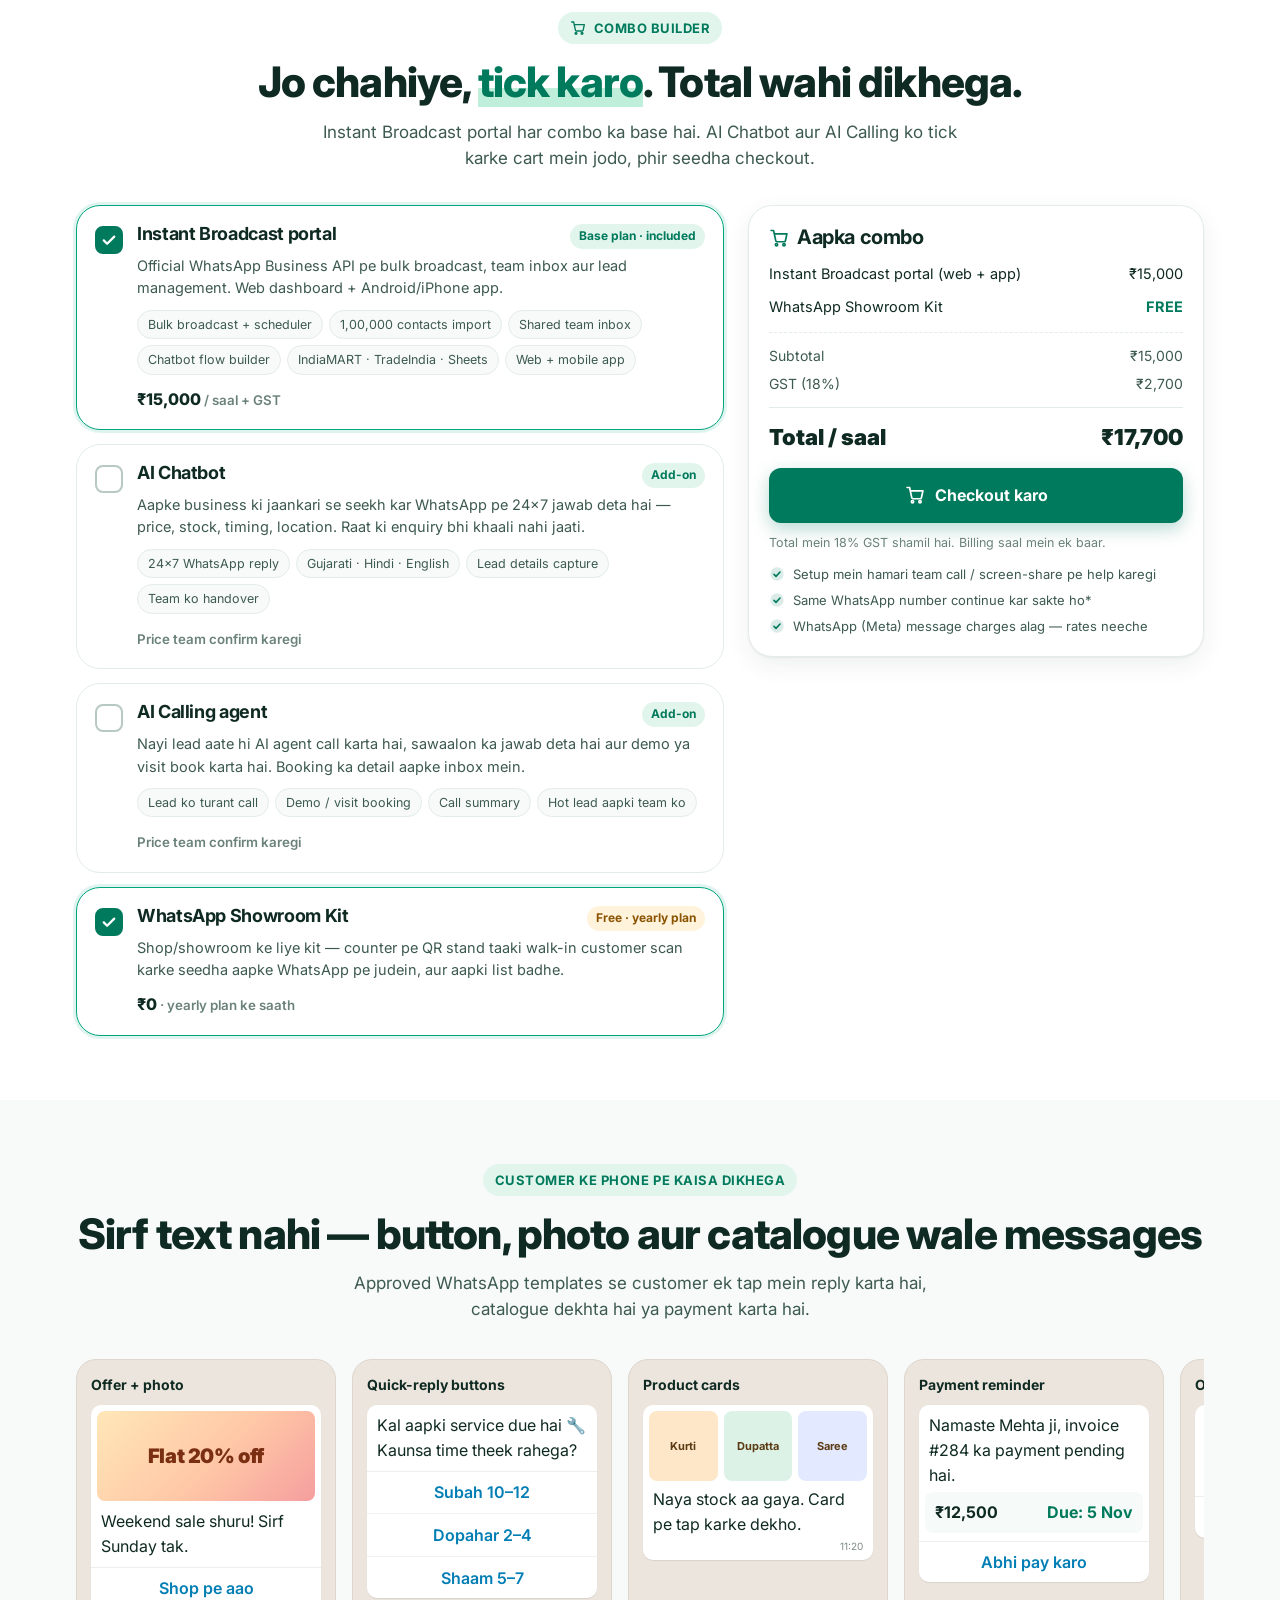
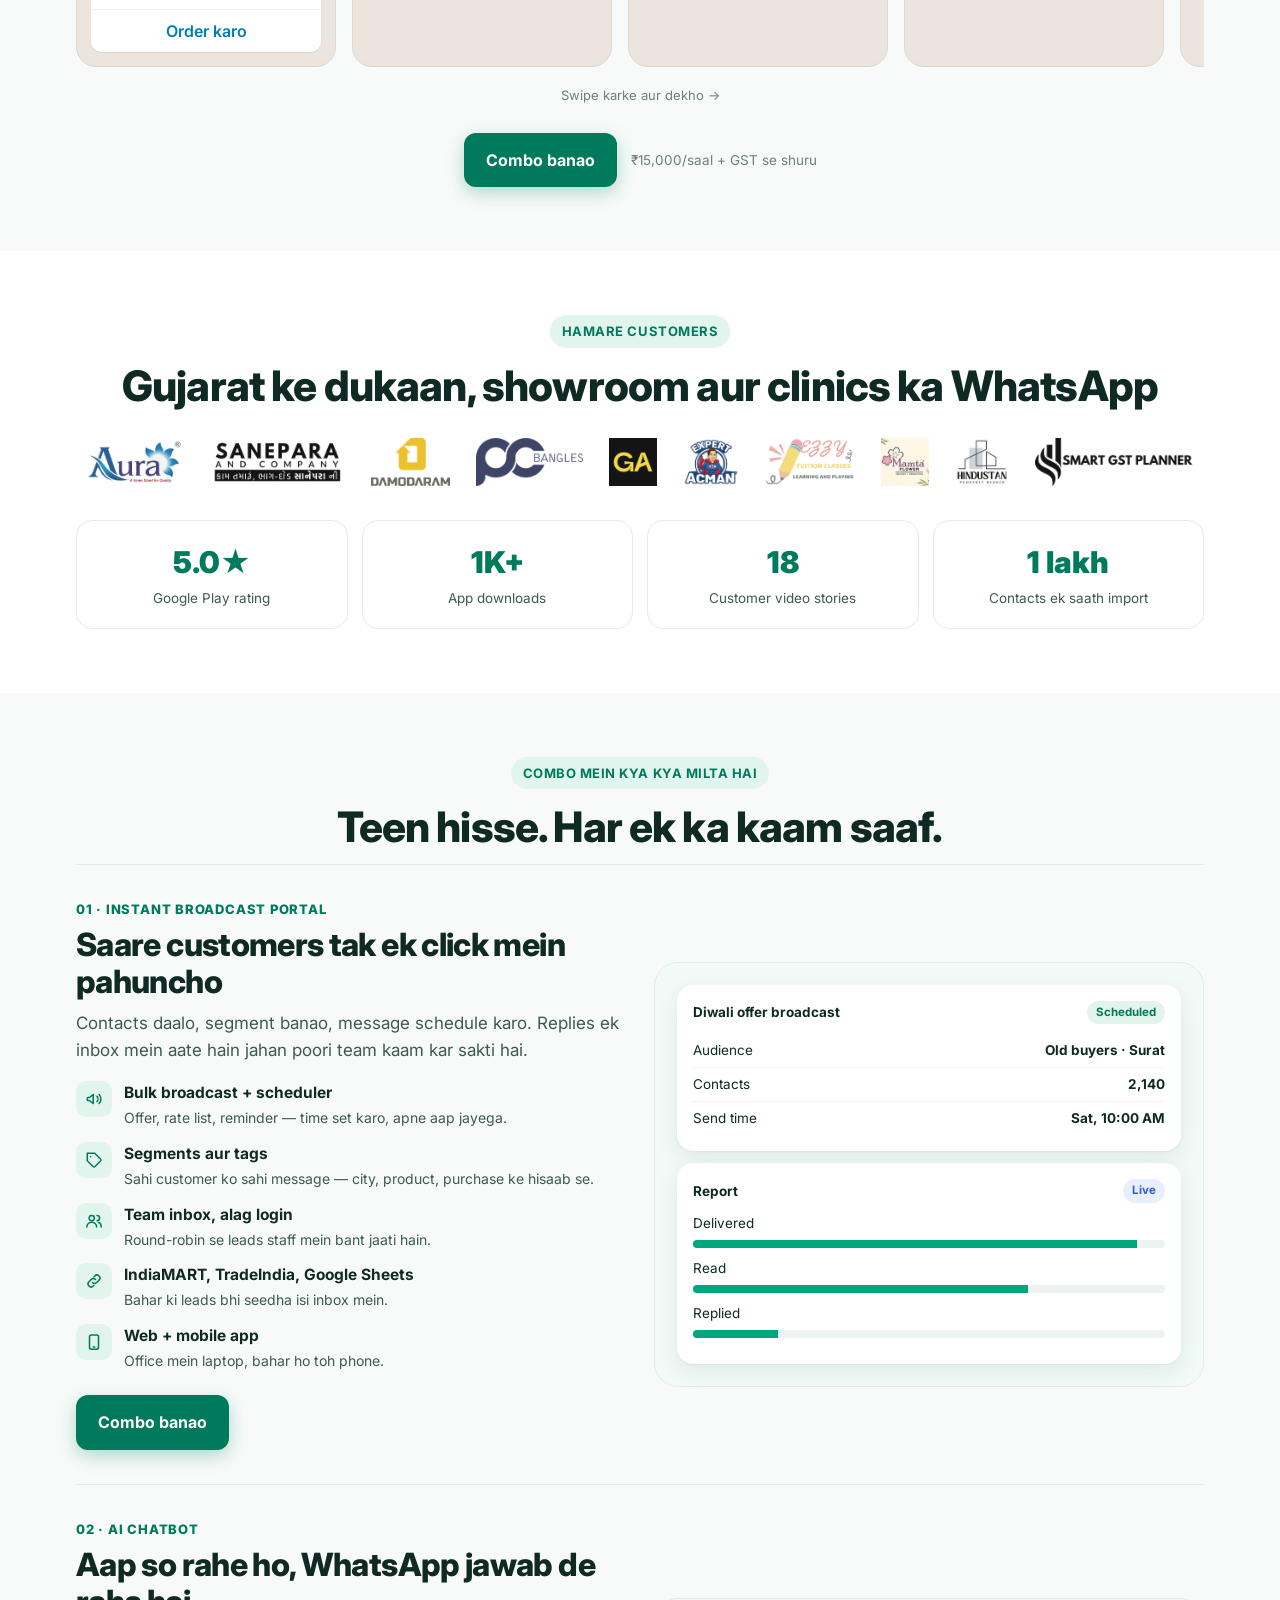
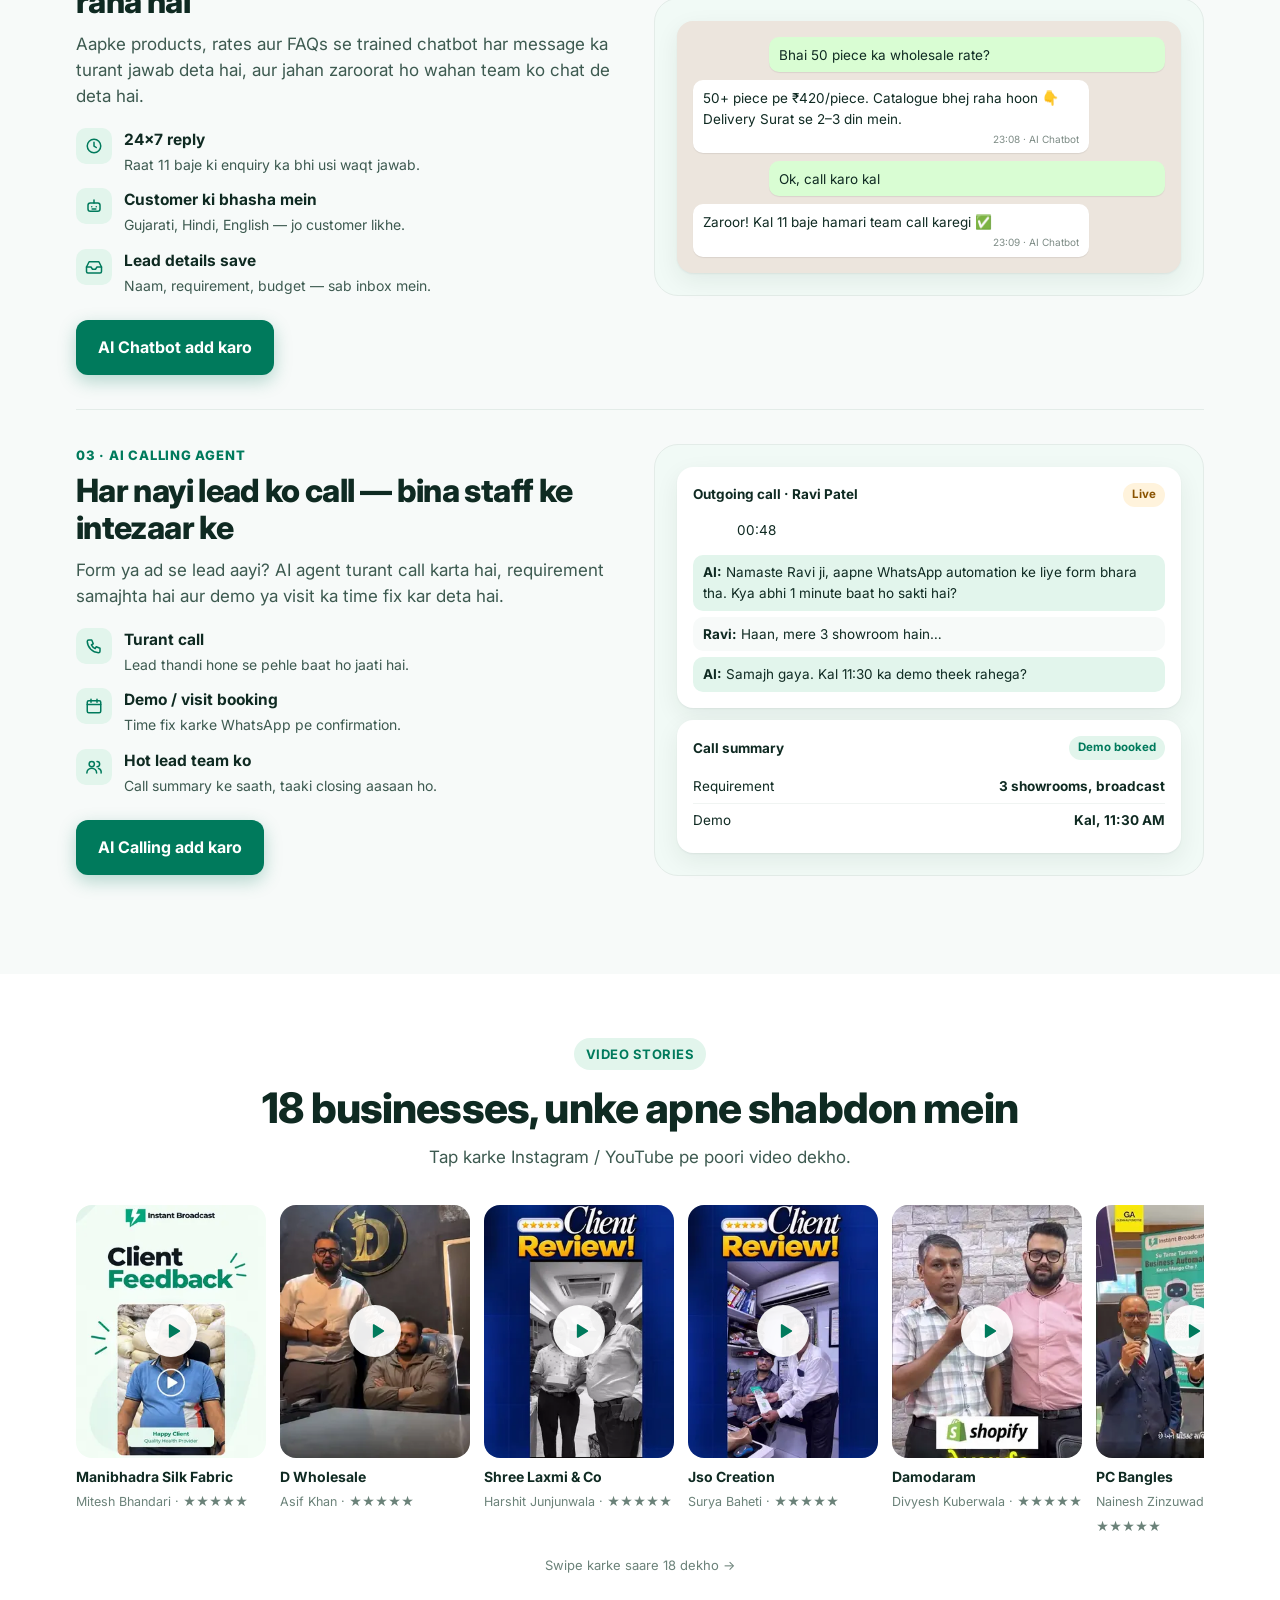
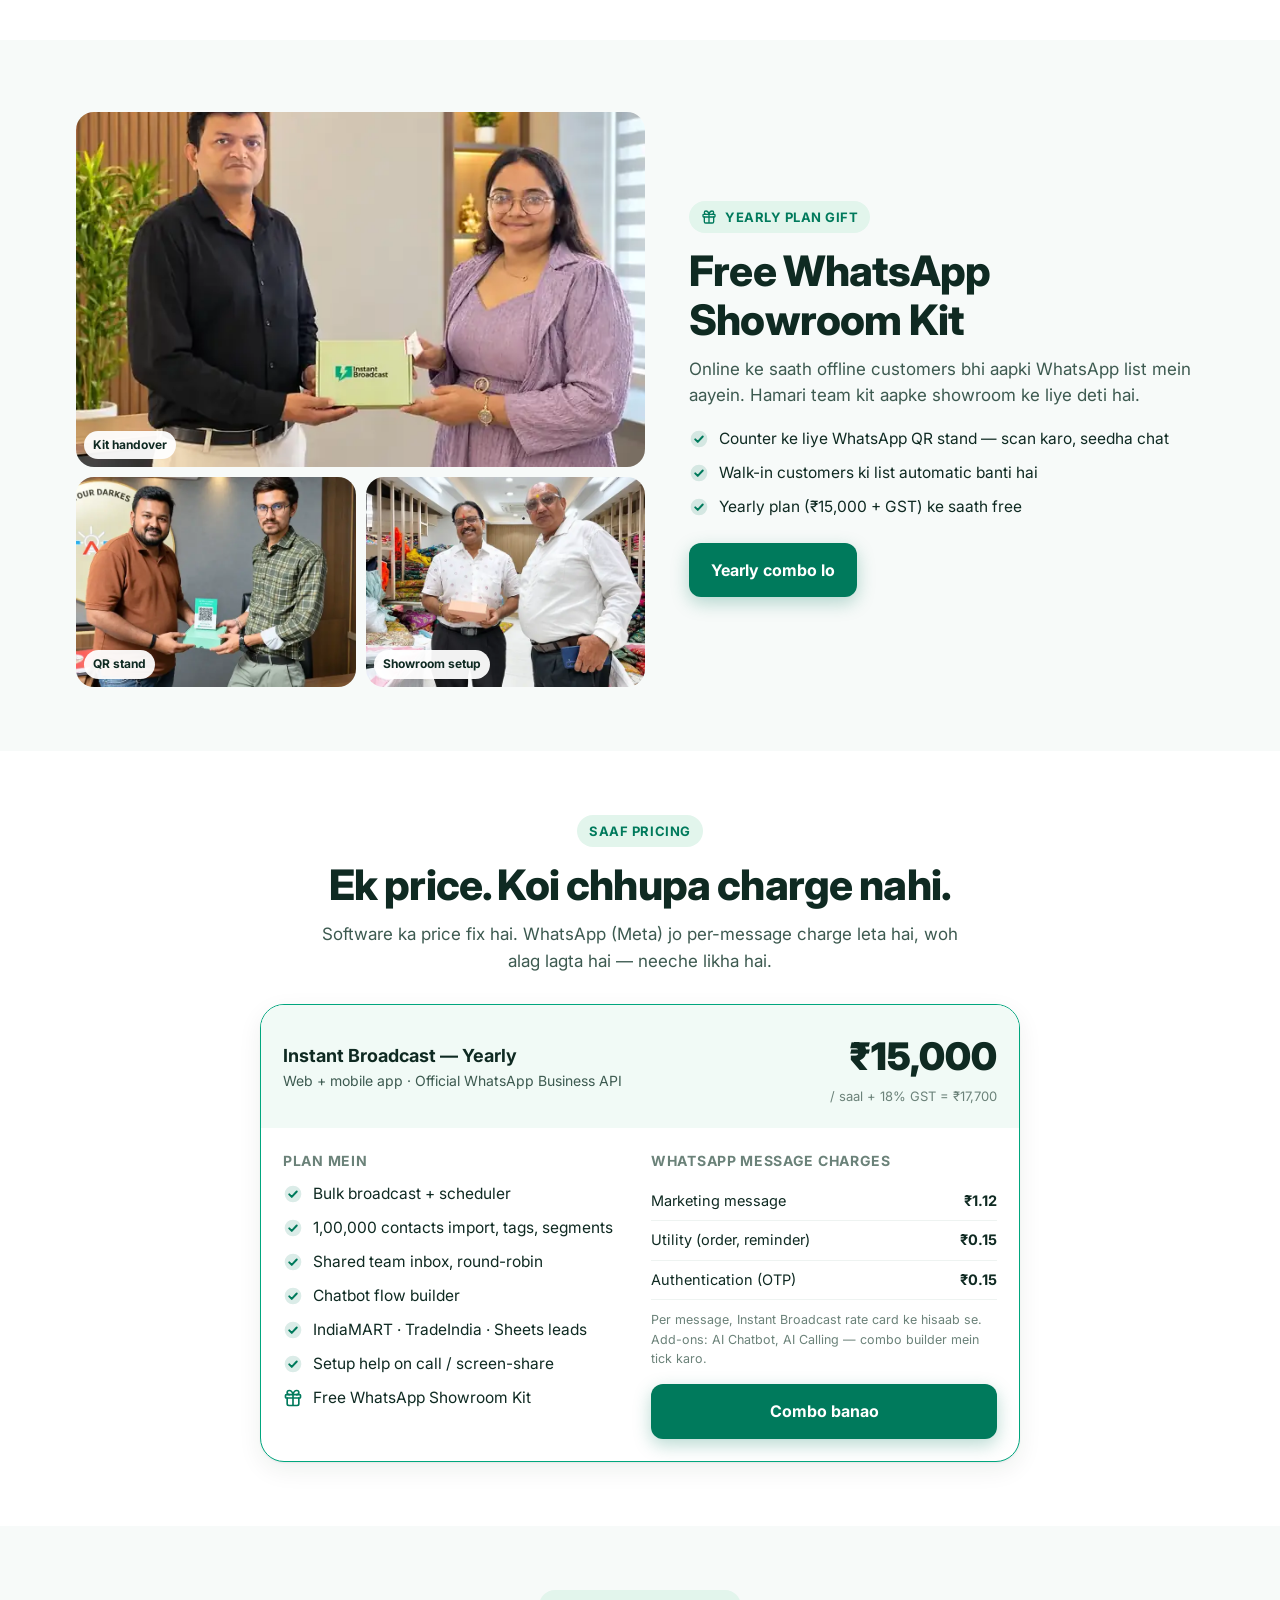
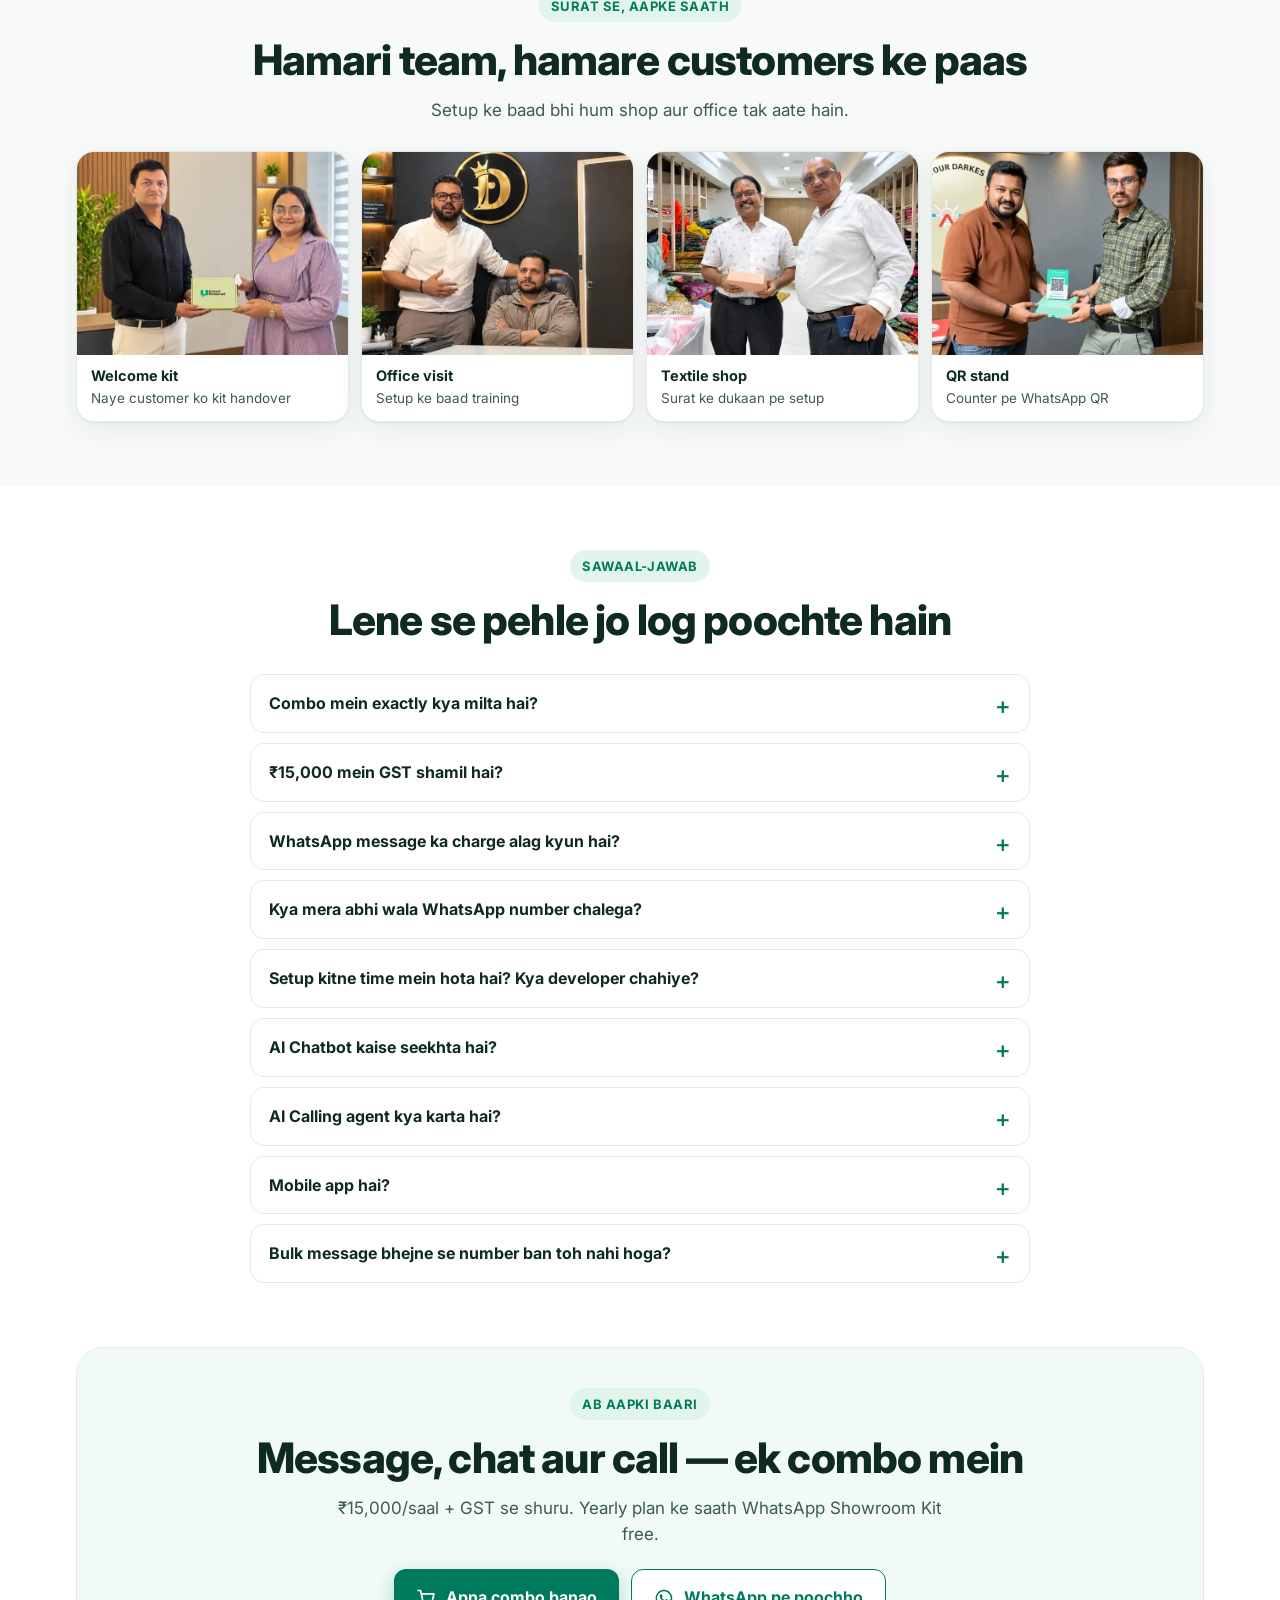
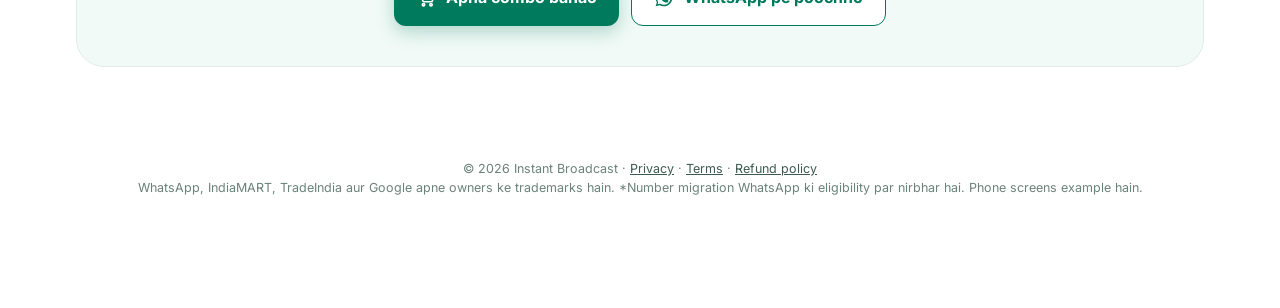
==== commit f4b50f8f: "Razorpay checkout, thank-you page with order number, demo booking and onboarding; mobile fixes for k" ====
--- a/index.html
+++ b/index.html
@@ -348,11 +348,11 @@
   <div class="wrap">
     <div class="kit-grid">
       <div class="kit-photos">
-        <img src="/assets/team-kit.webp" alt="Instant Broadcast team handing over the kit to a client" width="640" height="480" loading="lazy">
-        <img src="/assets/team-qr-stand.webp" alt="WhatsApp QR stand on a shop counter" width="640" height="480" loading="lazy">
-        <img src="/assets/team-textile-shop.webp" alt="Instant Broadcast team at a textile shop" width="640" height="480" loading="lazy">
-      </div>
-      <div>
+        <figure><img src="/assets/team-kit.webp" alt="Instant Broadcast team handing the kit to a client" width="640" height="480" loading="lazy" decoding="async"><figcaption>Kit handover</figcaption></figure>
+        <figure><img src="/assets/team-qr-stand.webp" alt="WhatsApp QR stand on a shop counter" width="640" height="480" loading="lazy" decoding="async"><figcaption>QR stand</figcaption></figure>
+        <figure><img src="/assets/team-textile-shop.webp" alt="Instant Broadcast team at a textile shop" width="640" height="480" loading="lazy" decoding="async"><figcaption>Showroom setup</figcaption></figure>
+      </div>
+      <div class="kit-copy">
         <span class="eyebrow"><svg width="16" height="16"><use href="#i-gift"/></svg>Yearly plan gift</span>
         <h2>Free WhatsApp Showroom Kit</h2>
         <p class="lead">Online ke saath offline customers bhi aapki WhatsApp list mein aayein. Hamari team kit aapke showroom ke liye deti hai.</p>
@@ -413,12 +413,14 @@
   <div class="wrap center">
     <span class="eyebrow">Surat se, aapke saath</span>
     <h2>Hamari team, hamare customers ke paas</h2>
+    <p class="lead">Setup ke baad bhi hum shop aur office tak aate hain.</p>
     <div class="team">
-      <img src="/assets/team-kit.webp" alt="Team with a client" width="640" height="480" loading="lazy">
-      <img src="/assets/team-customer-office.webp" alt="Team at a customer's office" width="640" height="480" loading="lazy">
-      <img src="/assets/team-textile-shop.webp" alt="Team at a textile shop" width="640" height="480" loading="lazy">
-      <img src="/assets/team-qr-stand.webp" alt="QR stand at a client shop" width="640" height="480" loading="lazy">
-    </div>
+      <figure><img src="/assets/team-kit.webp" alt="Team with a client" width="640" height="480" loading="lazy" decoding="async"><figcaption><b>Welcome kit</b>Naye customer ko kit handover</figcaption></figure>
+      <figure><img src="/assets/team-customer-office.webp" alt="Team at a customer's office" width="640" height="480" loading="lazy" decoding="async"><figcaption><b>Office visit</b>Setup ke baad training</figcaption></figure>
+      <figure><img src="/assets/team-textile-shop.webp" alt="Team at a textile shop" width="640" height="480" loading="lazy" decoding="async"><figcaption><b>Textile shop</b>Surat ke dukaan pe setup</figcaption></figure>
+      <figure><img src="/assets/team-qr-stand.webp" alt="QR stand at a client shop" width="640" height="480" loading="lazy" decoding="async"><figcaption><b>QR stand</b>Counter pe WhatsApp QR</figcaption></figure>
+    </div>
+    <p class="team-note">Swipe karke dekho →</p>
   </div>
 </section>
 
@@ -468,7 +470,7 @@
 <div class="co" id="co" role="dialog" aria-modal="true" aria-labelledby="co-title" hidden>
   <button class="x" type="button" id="co-x" aria-label="Close">×</button>
   <h3 id="co-title">Checkout</h3>
-  <div style="color:var(--ink-2);font-size:14px">Account banane aur payment ke liye bas 2 detail.</div>
+  <div style="color:var(--ink-2);font-size:14px">Bas 2 detail, phir Razorpay pe secure payment.</div>
   <div class="mini" id="co-mini"></div>
   <form id="co-form" novalidate>
     <div class="field"><label for="co-name">Aapka naam</label><input id="co-name" name="name" autocomplete="name" maxlength="80" required></div>
@@ -478,7 +480,8 @@
     <div class="field"><label for="co-biz">Business ka naam <span style="color:var(--muted);font-weight:500">(optional)</span></label><input id="co-biz" name="business" autocomplete="organization" maxlength="100"></div>
     <p class="err" id="co-err" hidden></p>
     <p class="consent">Is number pe hum aapke order aur setup ke baare mein WhatsApp/call karenge. Offers ke liye nahi — jab tak aap na kaho. <a href="https://instantbroadcast.in/privacy-policy" target="_blank" rel="noopener">Privacy</a></p>
-    <button class="btn btn-main btn-block" type="submit" id="co-submit"><span class="lbl">Payment pe chalo</span></button>
+    <button class="btn btn-main btn-block" type="submit" id="co-submit"><span class="lbl">Payment karo</span></button>
+    <p class="consent" style="text-align:center;margin:10px 0 0">🔒 Secure payment by Razorpay · UPI, card, net banking</p>
   </form>
 </div>
 
--- a/styles.css
+++ b/styles.css
@@ -224,11 +224,19 @@
 .swipe{font-size:13px;color:var(--muted);text-align:center}
 
 /* kit */
-.kit-grid{display:grid;gap:22px;align-items:center;margin-top:30px}
-@media(min-width:900px){.kit-grid{grid-template-columns:1fr 1fr}}
-.kit-photos{display:grid;grid-template-columns:1fr 1fr;gap:12px}
-.kit-photos img{border-radius:16px;aspect-ratio:4/3;object-fit:cover;width:100%}
-.kit-photos img:first-child{grid-column:1/-1}
+.kit-grid{display:grid;gap:26px;align-items:center;margin-top:8px}
+@media(min-width:900px){.kit-grid{grid-template-columns:1.05fr .95fr;gap:44px}}
+.kit-copy{order:-1}
+@media(min-width:900px){.kit-copy{order:2}}
+.kit-photos{display:grid;grid-template-columns:1fr 1fr;gap:10px}
+.kit-photos figure{position:relative;margin:0;border-radius:18px;overflow:hidden;background:#dfe9e4}
+.kit-photos figure:first-child{grid-column:1/-1}
+.kit-photos img{width:100%;height:auto;aspect-ratio:4/3;object-fit:cover}
+.kit-photos figure:first-child img{aspect-ratio:16/10}
+.kit-photos figcaption{position:absolute;left:8px;bottom:8px;background:rgba(255,255,255,.94);color:var(--ink);font-size:12px;font-weight:700;padding:5px 9px;border-radius:999px}
+.kit-badge{display:inline-flex;align-items:center;gap:8px;background:#FFF3DC;color:#8A5300;font-weight:800;font-size:14px;padding:8px 12px;border-radius:12px;margin-top:4px}
+.kit-badge svg{width:18px;height:18px}
+@media(max-width:599px){.kit-copy h2{font-size:28px}.kit-copy .btn{width:100%}}
 .checks{list-style:none;display:grid;gap:10px;margin:18px 0 24px}
 .checks li{display:flex;gap:10px;align-items:flex-start;font-size:15.5px}
 .checks svg{width:20px;height:20px;color:var(--green-d);flex:none;margin-top:2px}
@@ -245,9 +253,14 @@
 .rates td:last-child{text-align:right;font-weight:700}
 
 /* team strip */
-.team{display:grid;grid-template-columns:repeat(2,1fr);gap:12px;margin-top:28px}
-@media(min-width:760px){.team{grid-template-columns:repeat(4,1fr)}}
-.team img{border-radius:16px;aspect-ratio:4/3;object-fit:cover;width:100%}
+.team{display:flex;gap:12px;overflow-x:auto;scroll-snap-type:x mandatory;margin:28px -16px 0;padding:0 16px 14px;-webkit-overflow-scrolling:touch;text-align:left}
+.team figure{flex:0 0 78%;scroll-snap-align:center;margin:0;background:#fff;border:1px solid var(--line);border-radius:18px;overflow:hidden;box-shadow:var(--shadow)}
+.team img{width:100%;height:auto;aspect-ratio:4/3;object-fit:cover}
+.team figcaption{padding:10px 14px 12px;font-size:13.5px;color:var(--ink-2)}
+.team figcaption b{display:block;color:var(--ink);font-size:14.5px}
+@media(min-width:760px){.team{display:grid;grid-template-columns:repeat(4,1fr);overflow:visible;margin:28px 0 0;padding:0}.team figure{flex:none}}
+.team-note{font-size:13px;color:var(--muted);margin-top:4px}
+@media(min-width:760px){.team-note{display:none}}
 
 /* faq */
 .faq{max-width:780px;margin:30px auto 0;display:grid;gap:10px}
@@ -277,3 +290,4 @@
 @media(min-width:980px){.sticky{max-width:640px;left:50%;transform:translate(-50%,130%);bottom:16px;border-radius:18px;border:1px solid var(--line)}.sticky.show{transform:translate(-50%,0)}}
 
 .sr{position:absolute;width:1px;height:1px;overflow:hidden;clip:rect(0 0 0 0)}
+[hidden]{display:none!important}
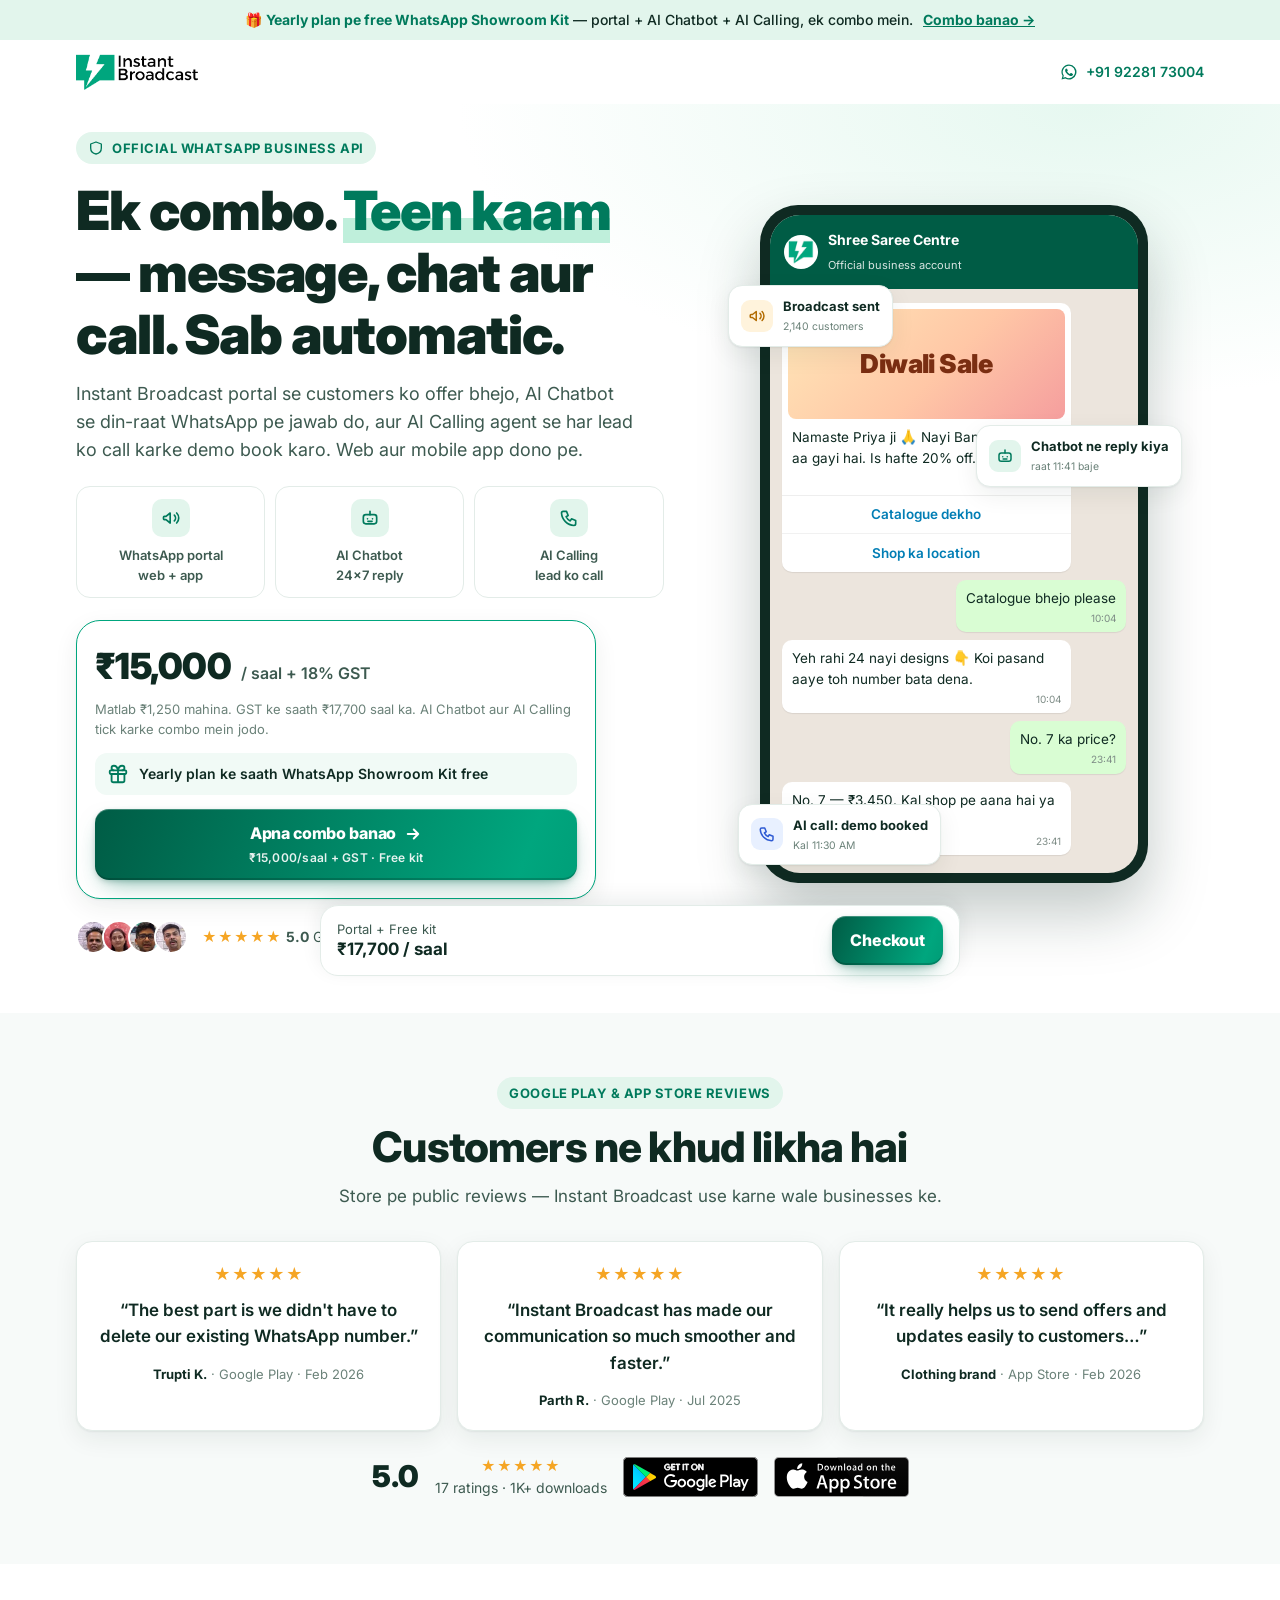
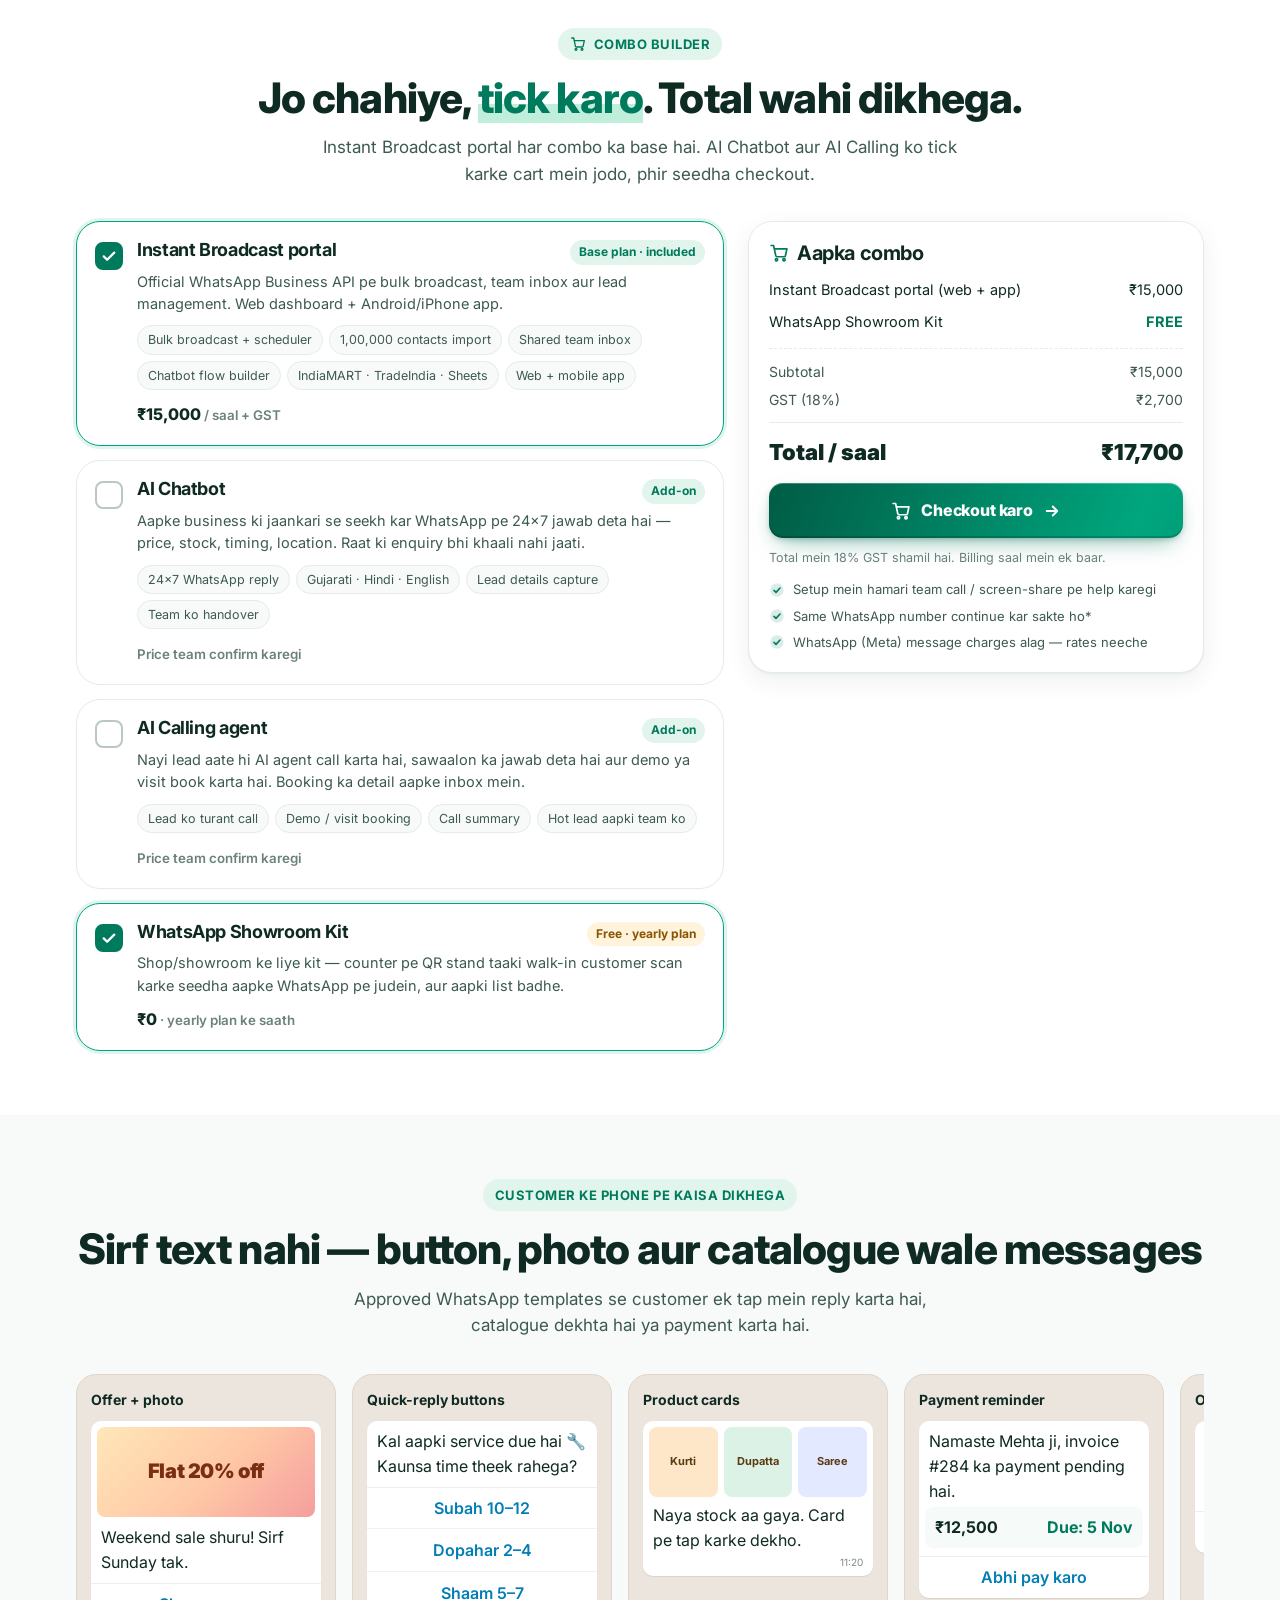
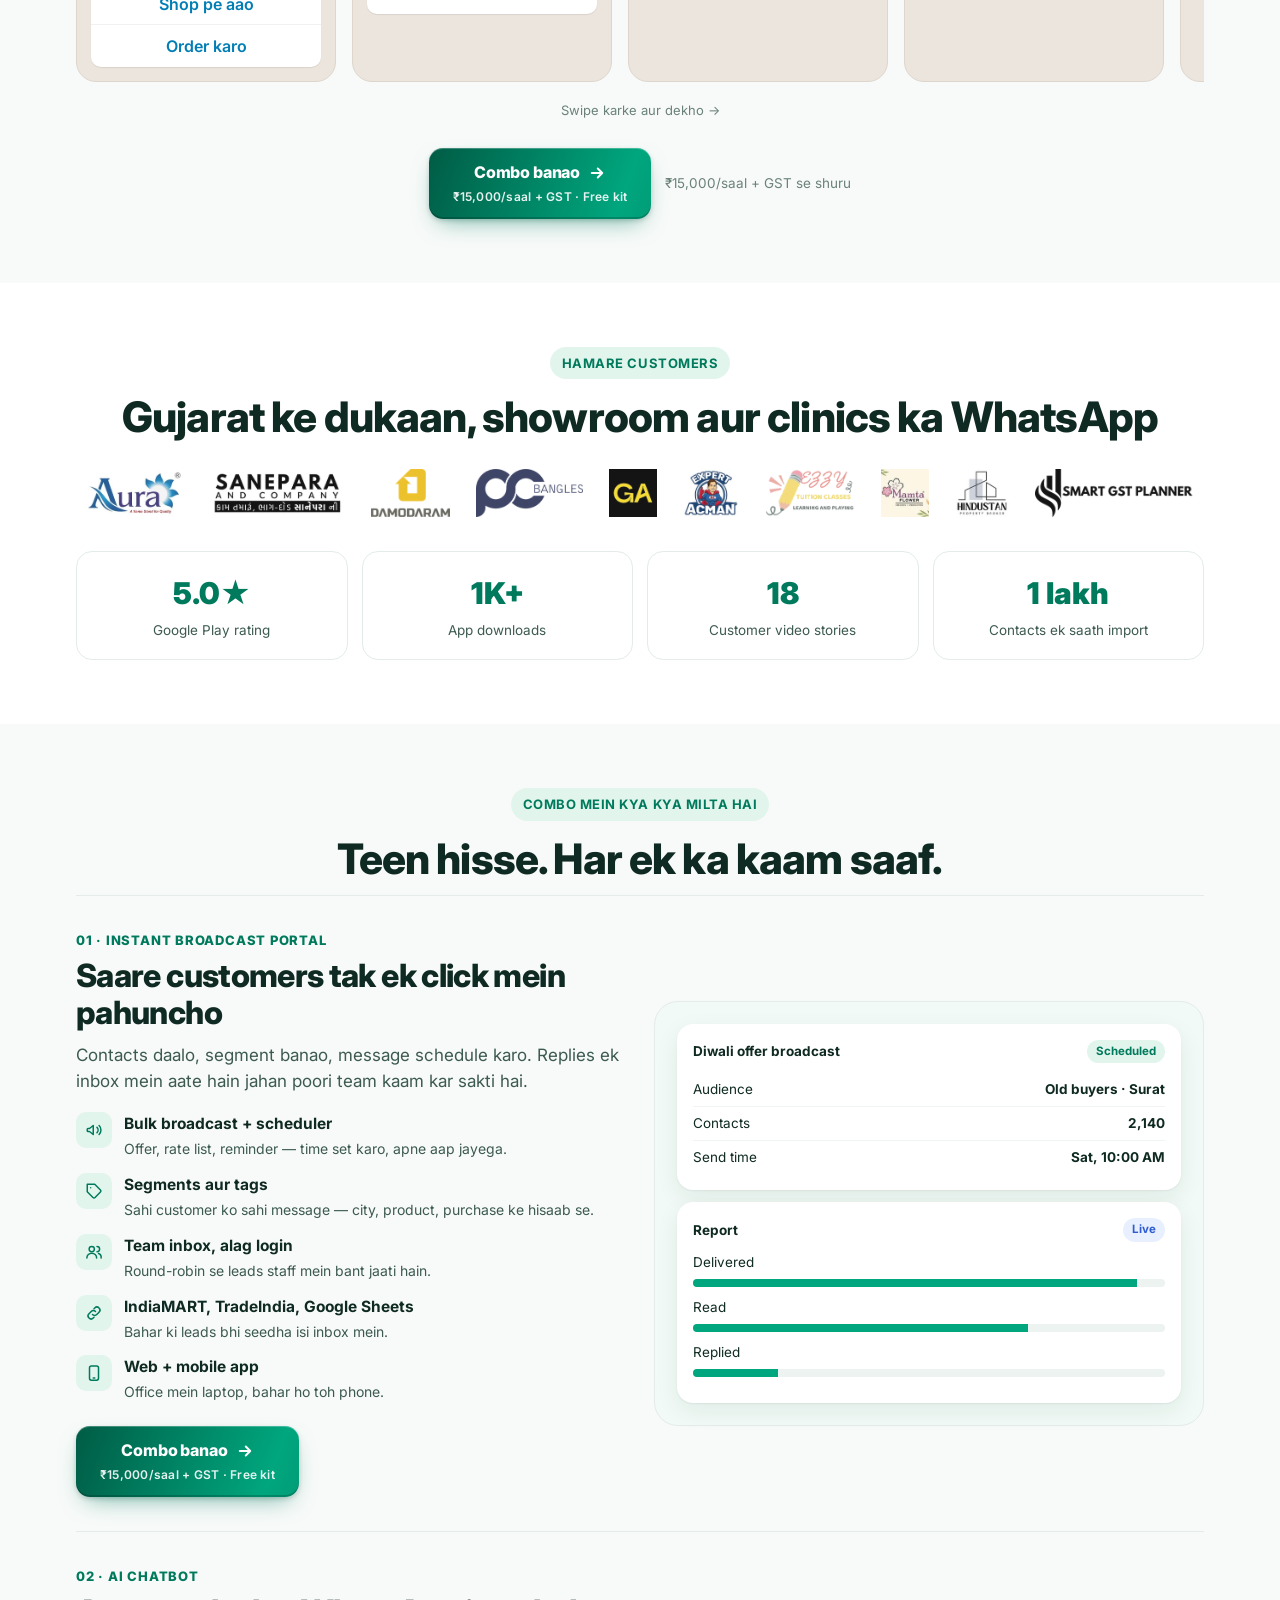
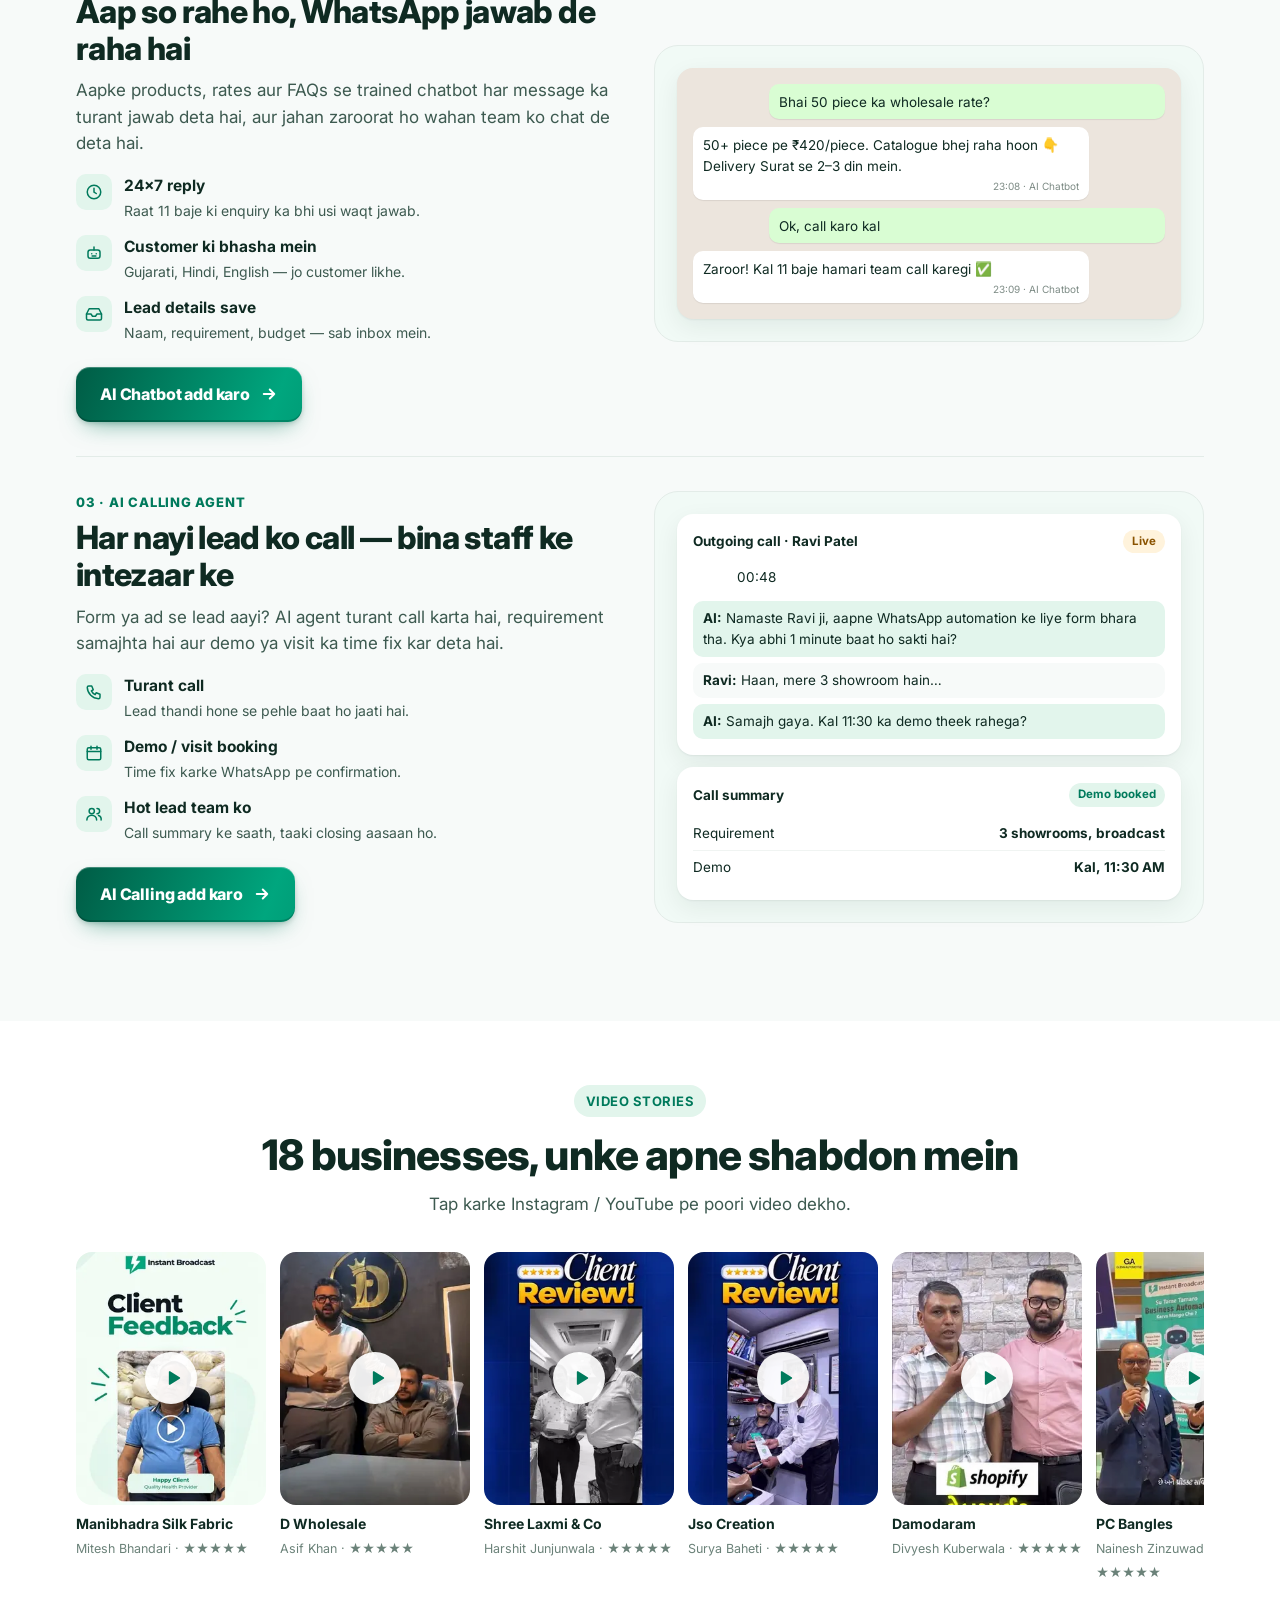
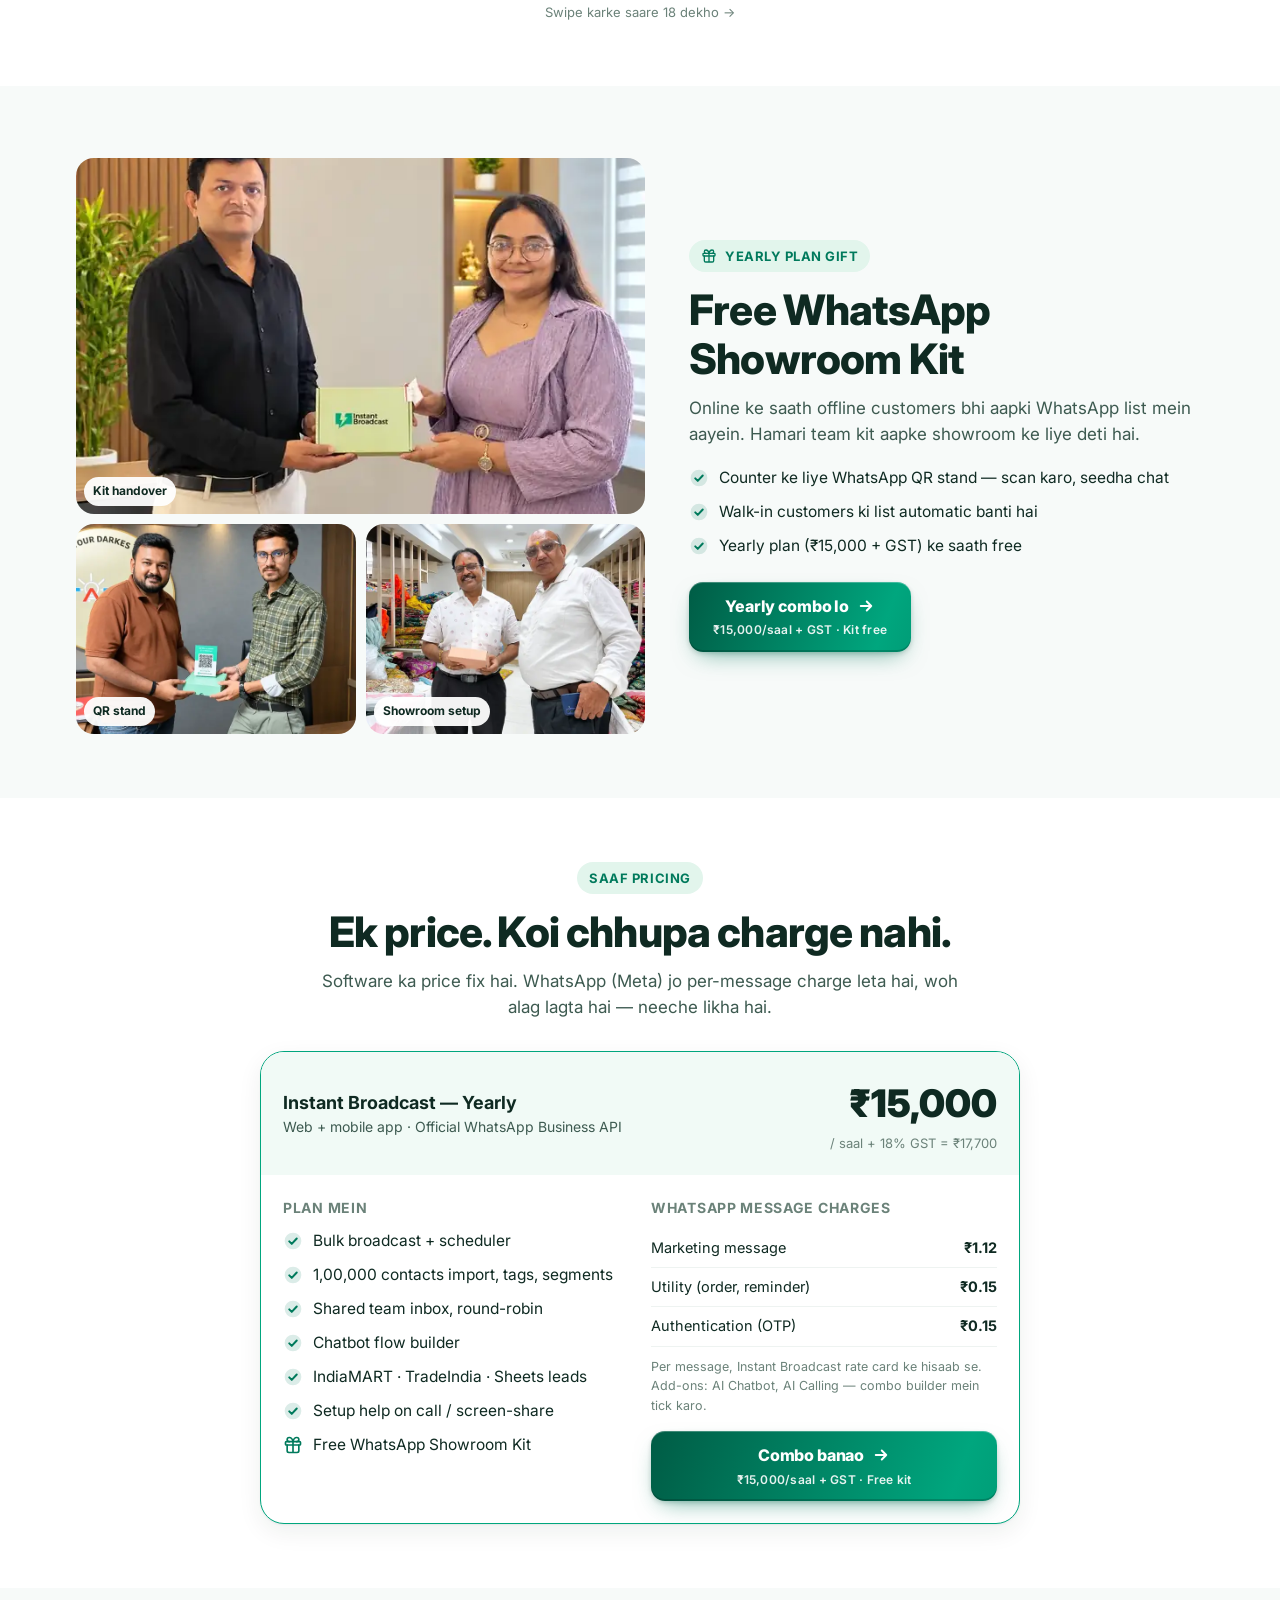
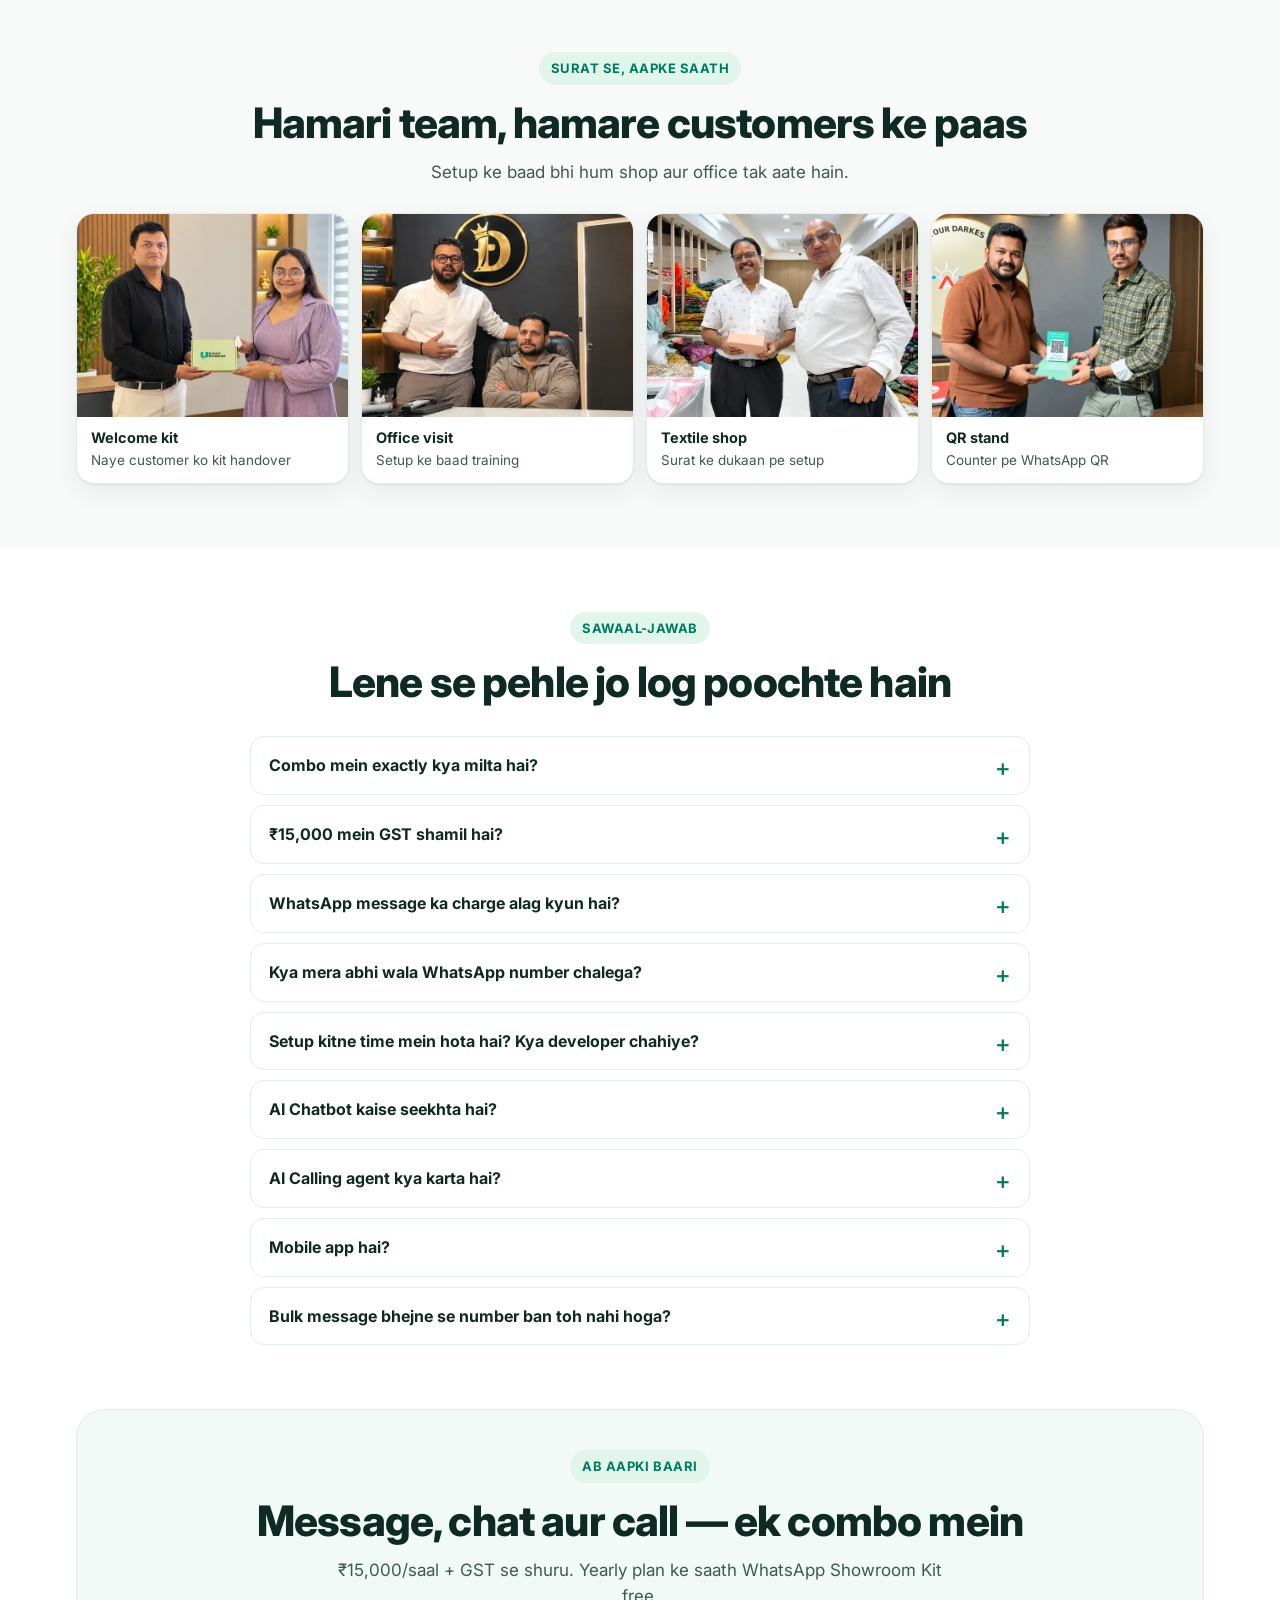
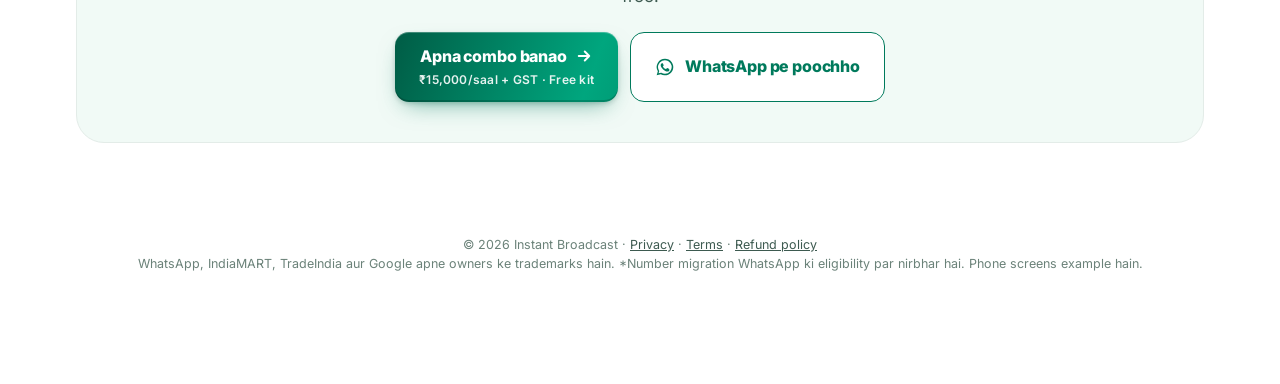
==== commit 5b2fb021: "Animated CTA buttons: flowing gradient, glow, shine sweep, two-line price CTAs Co-Authored-By: Claud" ====
--- a/index.html
+++ b/index.html
@@ -45,6 +45,7 @@
     <symbol id="i-tag" viewBox="0 0 24 24"><g fill="none" stroke="currentColor" stroke-width="2" stroke-linecap="round" stroke-linejoin="round"><path d="M20.6 13.4l-7.2 7.2a2 2 0 0 1-2.8 0L3 13V3h10l7.6 7.6a2 2 0 0 1 0 2.8z"/><path d="M7.5 7.5h.01"/></g></symbol>
     <symbol id="i-cal" viewBox="0 0 24 24"><g fill="none" stroke="currentColor" stroke-width="2" stroke-linecap="round"><rect x="3" y="5" width="18" height="16" rx="2"/><path d="M3 10h18M8 3v4M16 3v4"/></g></symbol>
     <symbol id="i-cart" viewBox="0 0 24 24"><g fill="none" stroke="currentColor" stroke-width="2" stroke-linecap="round" stroke-linejoin="round"><circle cx="9" cy="20" r="1.4"/><circle cx="18" cy="20" r="1.4"/><path d="M2.5 3h3l2.6 12.2a1.5 1.5 0 0 0 1.5 1.3h8.6a1.5 1.5 0 0 0 1.5-1.2L21.5 7H6.2"/></g></symbol>
+    <symbol id="i-arrow" viewBox="0 0 24 24"><path fill="none" stroke="currentColor" stroke-width="2.6" stroke-linecap="round" stroke-linejoin="round" d="M5 12h14M13 6l6 6-6 6"/></symbol>
     <symbol id="i-play" viewBox="0 0 24 24"><path fill="currentColor" d="M7 4.8v14.4a1 1 0 0 0 1.5.9l11.5-7.2a1 1 0 0 0 0-1.8L8.5 3.9A1 1 0 0 0 7 4.8z"/></symbol>
     <symbol id="i-shield" viewBox="0 0 24 24"><path fill="none" stroke="currentColor" stroke-width="2" stroke-linejoin="round" d="M12 3l8 3v6c0 4.5-3.3 8.2-8 9-4.7-.8-8-4.5-8-9V6z"/></symbol>
   </defs>
@@ -75,7 +76,7 @@
         <div class="row"><span class="amt">₹15,000</span><span class="per">/ saal + 18% GST</span></div>
         <div class="note">Matlab ₹1,250 mahina. GST ke saath ₹17,700 saal ka. AI Chatbot aur AI Calling tick karke combo mein jodo.</div>
         <div class="gift"><svg><use href="#i-gift"/></svg>Yearly plan ke saath WhatsApp Showroom Kit free</div>
-        <a class="btn btn-main btn-block" href="#combo" data-cta="hero"><svg><use href="#i-cart"/></svg>Apna combo banao</a>
+        <a class="btn btn-main btn-2l btn-block" href="#combo" data-cta="hero"><span class="row1">Apna combo banao <svg class="arr"><use href="#i-arrow"/></svg></span><span class="row2">₹15,000/saal + GST · Free kit</span></a>
       </div>
 
       <div class="trust">
@@ -186,7 +187,7 @@
           <div><span>GST (18%)</span><span id="c-gst"></span></div>
         </div>
         <div class="total"><span>Total / saal</span><span id="c-total"></span></div>
-        <button class="btn btn-main btn-block" type="button" data-checkout="cart"><svg><use href="#i-cart"/></svg>Checkout karo</button>
+        <button class="btn btn-main btn-block" type="button" data-checkout="cart"><svg><use href="#i-cart"/></svg>Checkout karo <svg class="arr"><use href="#i-arrow"/></svg></button>
         <p class="fine" id="c-fine"></p>
         <div class="assure">
           <div><svg><use href="#i-ok"/></svg>Setup mein hamari team call / screen-share pe help karegi</div>
@@ -214,7 +215,7 @@
       <div class="tpl"><h4>Order update</h4><div class="msg">Aapka order #1182 dispatch ho gaya 🚚 Kal tak pahunch jayega.<div class="qr"><span>Track order</span></div></div></div>
     </div>
     <p class="swipe">Swipe karke aur dekho →</p>
-    <div class="cta-line"><a class="btn btn-main" href="#combo" data-cta="templates">Combo banao</a><small>₹15,000/saal + GST se shuru</small></div>
+    <div class="cta-line"><a class="btn btn-main btn-2l" href="#combo" data-cta="templates"><span class="row1">Combo banao <svg class="arr"><use href="#i-arrow"/></svg></span><span class="row2">₹15,000/saal + GST · Free kit</span></a><small>₹15,000/saal + GST se shuru</small></div>
   </div>
 </section>
 
@@ -264,7 +265,7 @@
           <div class="feat"><span class="ic"><svg><use href="#i-link"/></svg></span><div><b>IndiaMART, TradeIndia, Google Sheets</b><span>Bahar ki leads bhi seedha isi inbox mein.</span></div></div>
           <div class="feat"><span class="ic"><svg><use href="#i-phone"/></svg></span><div><b>Web + mobile app</b><span>Office mein laptop, bahar ho toh phone.</span></div></div>
         </div>
-        <a class="btn btn-main" href="#combo" data-cta="stage1">Combo banao</a>
+        <a class="btn btn-main btn-2l" href="#combo" data-cta="stage1"><span class="row1">Combo banao <svg class="arr"><use href="#i-arrow"/></svg></span><span class="row2">₹15,000/saal + GST · Free kit</span></a>
       </div>
       <div class="vis" aria-hidden="true">
         <div class="panel"><div class="hd">Diwali offer broadcast <span class="pill">Scheduled</span></div>
@@ -288,7 +289,7 @@
           <div class="feat"><span class="ic"><svg><use href="#i-bot"/></svg></span><div><b>Customer ki bhasha mein</b><span>Gujarati, Hindi, English — jo customer likhe.</span></div></div>
           <div class="feat"><span class="ic"><svg><use href="#i-inbox"/></svg></span><div><b>Lead details save</b><span>Naam, requirement, budget — sab inbox mein.</span></div></div>
         </div>
-        <a class="btn btn-main" href="#combo" data-add="ai_chatbot" data-cta="stage2">AI Chatbot add karo</a>
+        <a class="btn btn-main" href="#combo" data-add="ai_chatbot" data-cta="stage2">AI Chatbot add karo <svg class="arr"><use href="#i-arrow"/></svg></a>
       </div>
       <div class="vis" aria-hidden="true">
         <div class="panel" style="background:#ECE5DD">
@@ -310,7 +311,7 @@
           <div class="feat"><span class="ic"><svg><use href="#i-cal"/></svg></span><div><b>Demo / visit booking</b><span>Time fix karke WhatsApp pe confirmation.</span></div></div>
           <div class="feat"><span class="ic"><svg><use href="#i-users"/></svg></span><div><b>Hot lead team ko</b><span>Call summary ke saath, taaki closing aasaan ho.</span></div></div>
         </div>
-        <a class="btn btn-main" href="#combo" data-add="ai_calling" data-cta="stage3">AI Calling add karo</a>
+        <a class="btn btn-main" href="#combo" data-add="ai_calling" data-cta="stage3">AI Calling add karo <svg class="arr"><use href="#i-arrow"/></svg></a>
       </div>
       <div class="vis" aria-hidden="true">
         <div class="panel">
@@ -361,7 +362,7 @@
           <li><svg><use href="#i-ok"/></svg>Walk-in customers ki list automatic banti hai</li>
           <li><svg><use href="#i-ok"/></svg>Yearly plan (₹15,000 + GST) ke saath free</li>
         </ul>
-        <a class="btn btn-main" href="#combo" data-cta="kit">Yearly combo lo</a>
+        <a class="btn btn-main btn-2l" href="#combo" data-cta="kit"><span class="row1">Yearly combo lo <svg class="arr"><use href="#i-arrow"/></svg></span><span class="row2">₹15,000/saal + GST · Kit free</span></a>
       </div>
     </div>
   </div>
@@ -401,7 +402,7 @@
             <tr><td>Authentication (OTP)</td><td>₹0.15</td></tr>
           </table>
           <p style="font-size:12.5px;color:var(--muted);margin-top:10px">Per message, Instant Broadcast rate card ke hisaab se. Add-ons: AI Chatbot, AI Calling — combo builder mein tick karo.</p>
-          <a class="btn btn-main btn-block" style="margin-top:16px" href="#combo" data-cta="plan">Combo banao</a>
+          <a class="btn btn-main btn-2l btn-block" style="margin-top:16px" href="#combo" data-cta="plan"><span class="row1">Combo banao <svg class="arr"><use href="#i-arrow"/></svg></span><span class="row2">₹15,000/saal + GST · Free kit</span></a>
         </div>
       </div>
     </div>
@@ -450,7 +451,7 @@
       <h2>Message, chat aur call — ek combo mein</h2>
       <p class="lead" style="margin:0 auto">₹15,000/saal + GST se shuru. Yearly plan ke saath WhatsApp Showroom Kit free.</p>
       <div class="btns">
-        <a class="btn btn-main" href="#combo" data-cta="final"><svg><use href="#i-cart"/></svg>Apna combo banao</a>
+        <a class="btn btn-main btn-2l" href="#combo" data-cta="final"><span class="row1">Apna combo banao <svg class="arr"><use href="#i-arrow"/></svg></span><span class="row2">₹15,000/saal + GST · Free kit</span></a>
         <a class="btn btn-ghost" href="https://wa.me/919228173004?text=Hi%2C%20mujhe%20Instant%20Broadcast%20combo%20ke%20baare%20mein%20jaanna%20hai%20%5Bcombo-lp%5D" target="_blank" rel="noopener"><svg><use href="#i-wa"/></svg>WhatsApp pe poochho</a>
       </div>
     </div>
--- a/styles.css
+++ b/styles.css
@@ -23,14 +23,34 @@
 .hl{color:var(--green-d);background:linear-gradient(transparent 62%,#BFEFDB 62%)}
 
 /* buttons */
-.btn{display:inline-flex;align-items:center;justify-content:center;gap:10px;border:0;border-radius:12px;font-weight:700;text-decoration:none;padding:15px 22px;font-size:16px;transition:transform .15s,background .15s;min-height:52px}
-.btn:active{transform:scale(.98)}
-.btn-main{background:var(--green-d);color:#fff;box-shadow:0 6px 18px rgba(0,122,92,.28)}
-.btn-main:hover{background:var(--green-dd)}
+.btn{position:relative;display:inline-flex;align-items:center;justify-content:center;gap:10px;border:0;border-radius:14px;font-weight:800;letter-spacing:-.01em;text-decoration:none;padding:15px 24px;font-size:16px;min-height:54px;transition:transform .28s cubic-bezier(.3,1.6,.5,1),box-shadow .25s ease,background-color .2s}
+.btn:active{transform:scale(.97)}
+/* Main CTA: flowing green gradient, soft breathing glow, light sweep every few seconds */
+.btn-main{color:#fff;overflow:hidden;isolation:isolate;
+  background:linear-gradient(110deg,#005C45 0%,#00A67E 35%,#007A5C 65%,#00A67E 100%);background-size:260% 100%;
+  box-shadow:0 10px 24px -10px rgba(0,122,92,.6),0 2px 6px -2px rgba(0,60,45,.35),inset 0 1px 0 rgba(255,255,255,.25),inset 0 -2px 0 rgba(0,0,0,.18);
+  animation:ib-flow 6s ease-in-out infinite,ib-glow 2.8s ease-in-out infinite}
+.btn-main::after{content:"";position:absolute;top:-20%;bottom:-20%;left:-70%;width:45%;z-index:-1;pointer-events:none;
+  background:linear-gradient(100deg,rgba(255,255,255,0) 0%,rgba(255,255,255,.38) 50%,rgba(255,255,255,0) 100%);transform:skewX(-18deg);
+  animation:ib-shine 3.6s ease-in-out infinite}
+.btn-main:hover{transform:translateY(-3px);box-shadow:0 16px 30px -12px rgba(0,122,92,.7),0 3px 8px -2px rgba(0,60,45,.35),inset 0 1px 0 rgba(255,255,255,.3),inset 0 -2px 0 rgba(0,0,0,.18)}
+.btn-main:active{transform:translateY(0) scale(.97)}
+.btn-main .arr{transition:transform .25s ease}
+.btn-main:hover .arr{transform:translateX(4px)}
+.btn-main:focus-visible{outline:3px solid #8FD9BD;outline-offset:3px}
+@keyframes ib-flow{0%,100%{background-position:0% 50%}50%{background-position:100% 50%}}
+@keyframes ib-glow{0%,100%{filter:none}50%{filter:drop-shadow(0 0 10px rgba(0,166,126,.45))}}
+@keyframes ib-shine{0%{left:-70%;opacity:0}10%{opacity:1}50%{left:135%;opacity:1}55%,100%{left:135%;opacity:0}}
+/* two-line CTA: label + price line */
+.btn-2l{flex-direction:column;gap:3px;padding-top:12px;padding-bottom:12px}
+.btn-2l .row1{display:inline-flex;align-items:center;gap:8px}
+.btn-2l .row2{font-size:12px;font-weight:600;opacity:.9;letter-spacing:.02em}
+.btn-2l .row2 s{opacity:.7;margin-right:4px}
 .btn-ghost{background:#fff;color:var(--green-d);border:1.5px solid var(--green-d)}
 .btn-ghost:hover{background:var(--tint)}
 .btn-block{width:100%}
 .btn svg{width:20px;height:20px;flex:none}
+.btn .arr{width:18px;height:18px}
 
 /* top strip */
 .strip{background:var(--tint-2);color:var(--ink);font-size:14px;text-align:center;padding:9px 16px;font-weight:500}
@@ -291,3 +311,4 @@
 
 .sr{position:absolute;width:1px;height:1px;overflow:hidden;clip:rect(0 0 0 0)}
 [hidden]{display:none!important}
+@media (prefers-reduced-motion:reduce){.btn-main::after{display:none}}
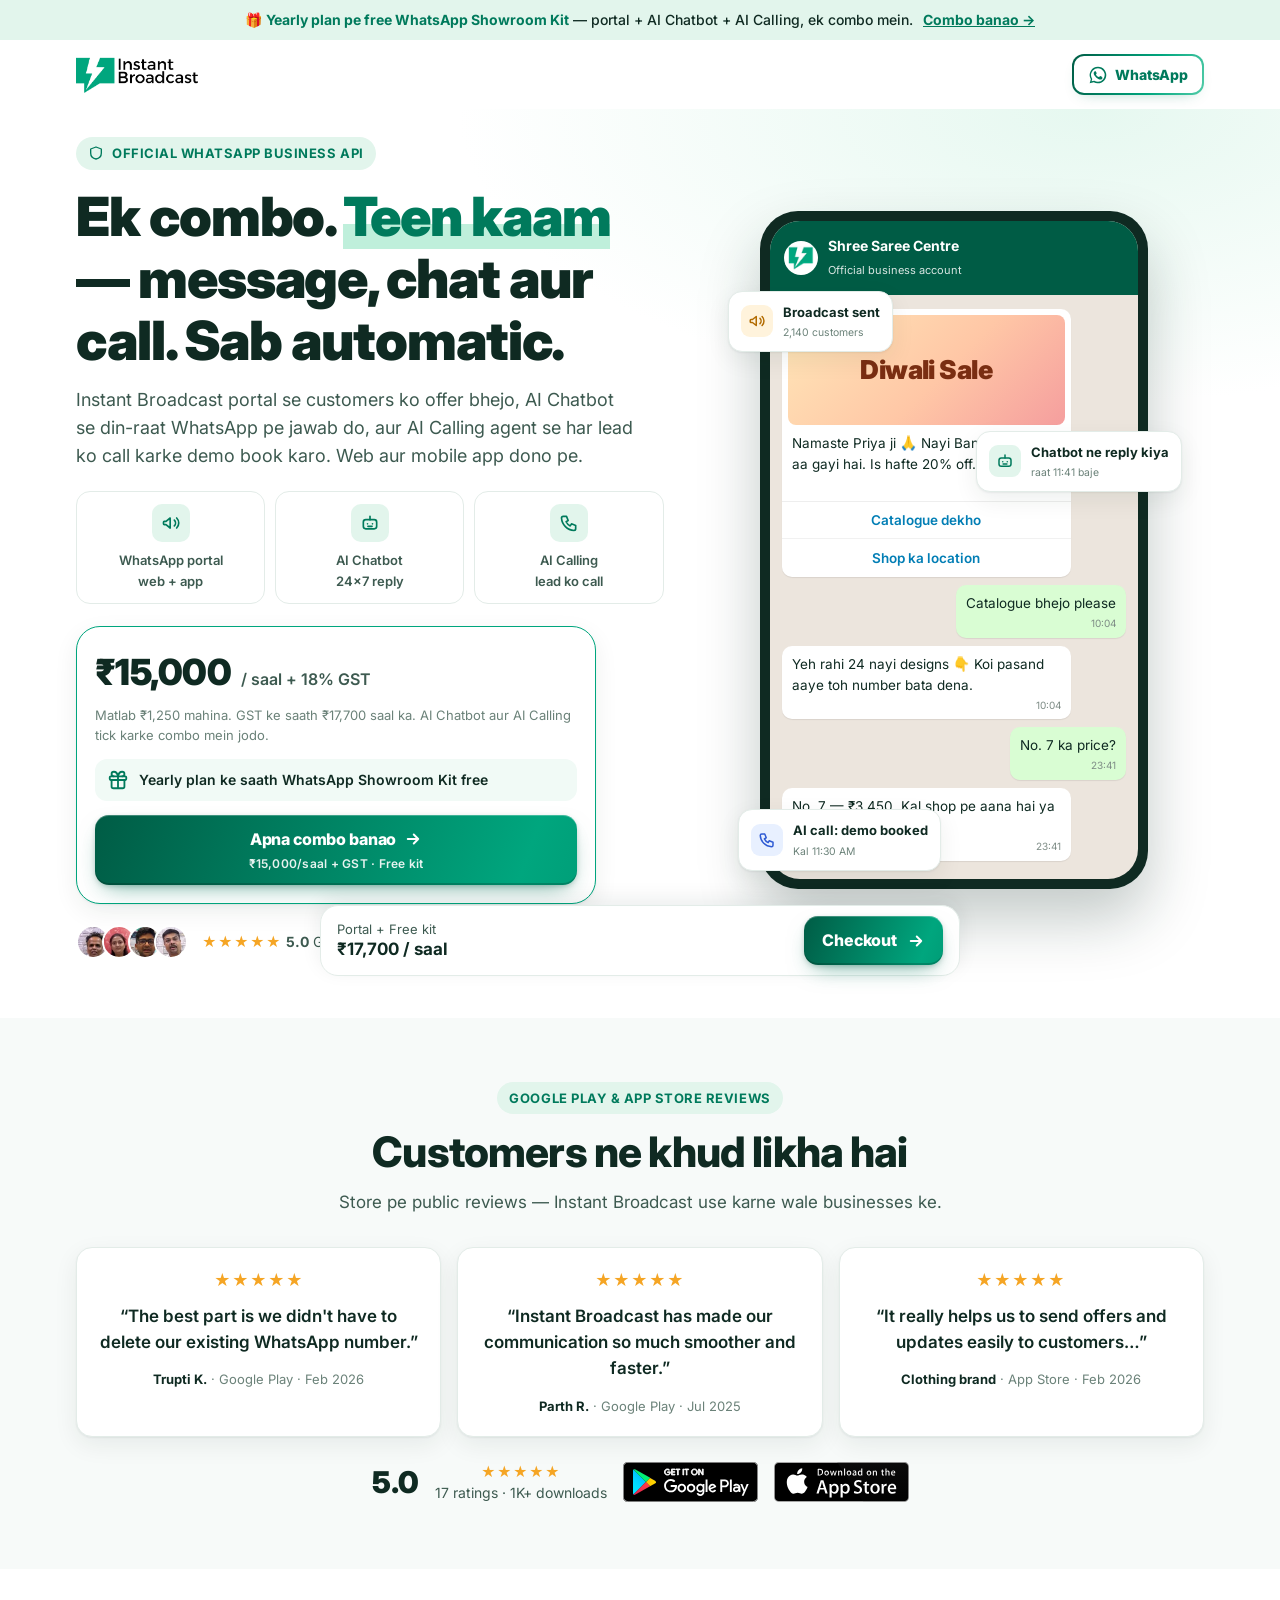
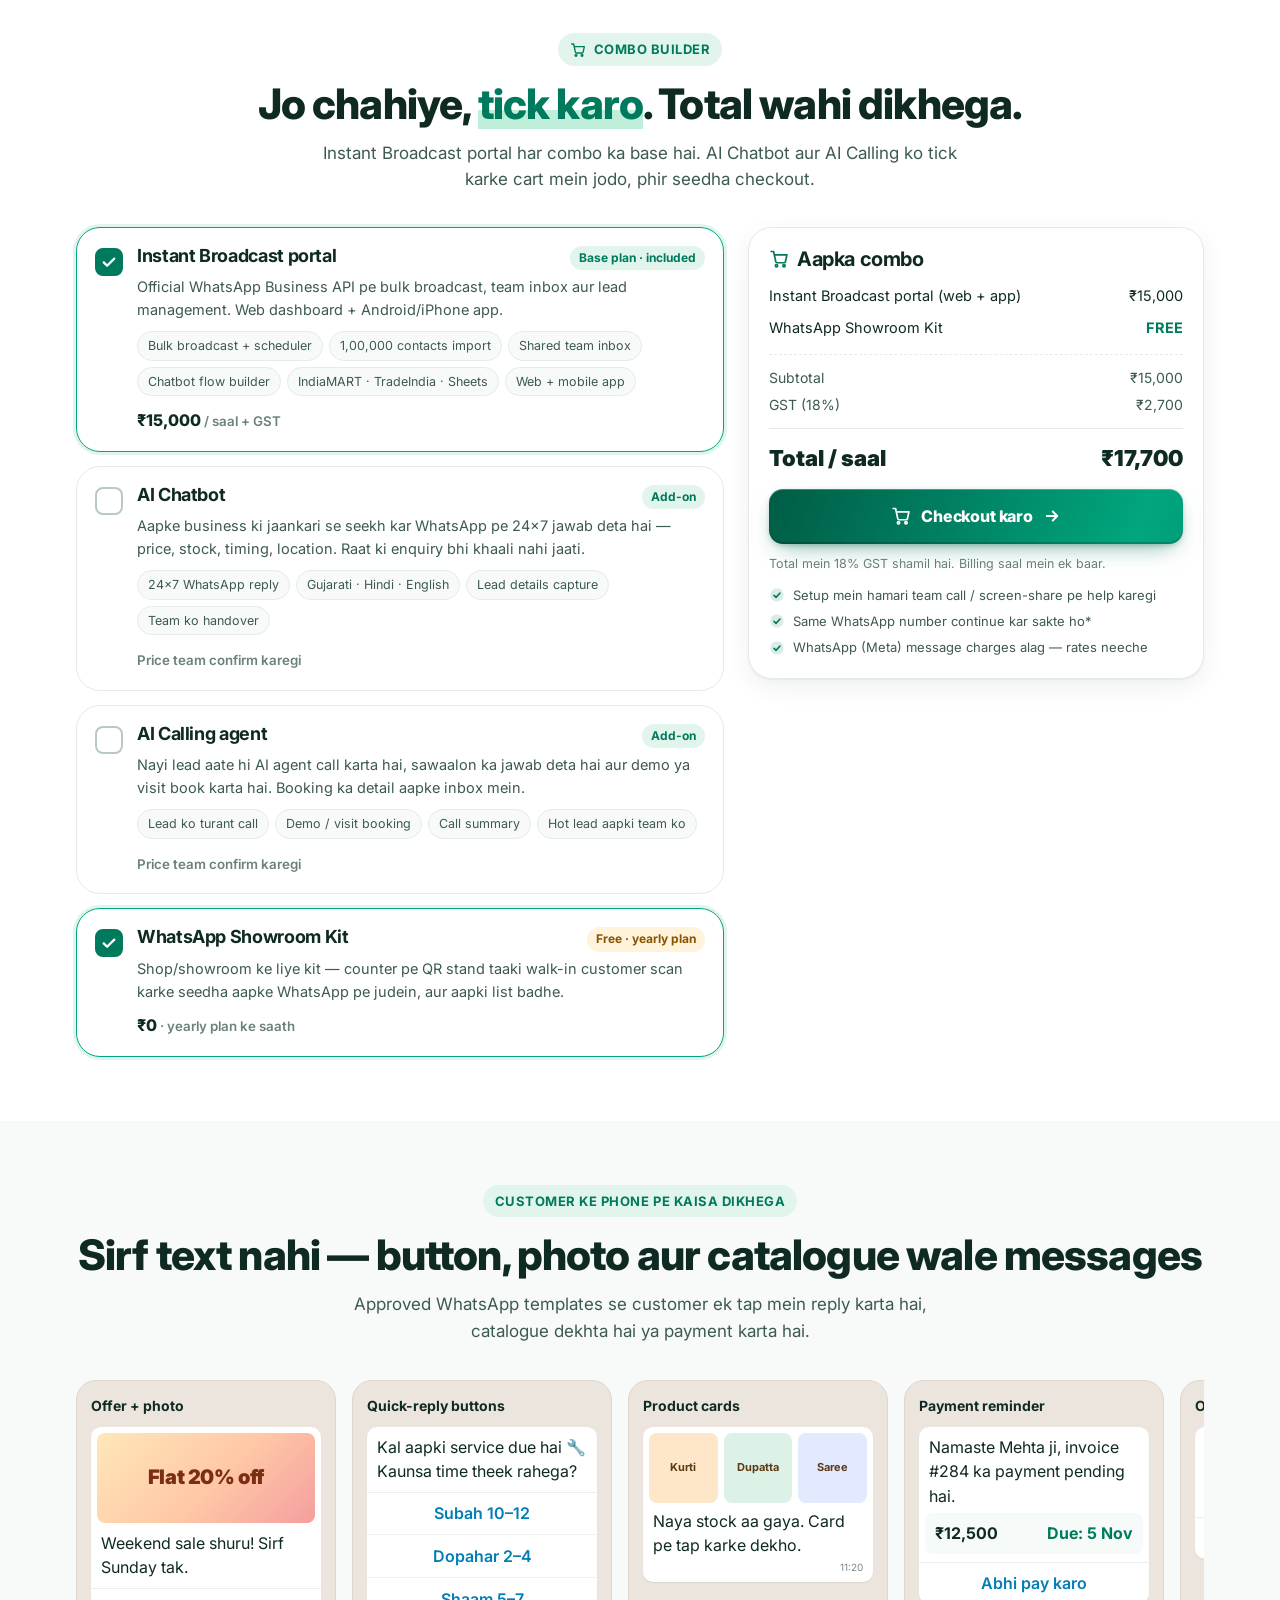
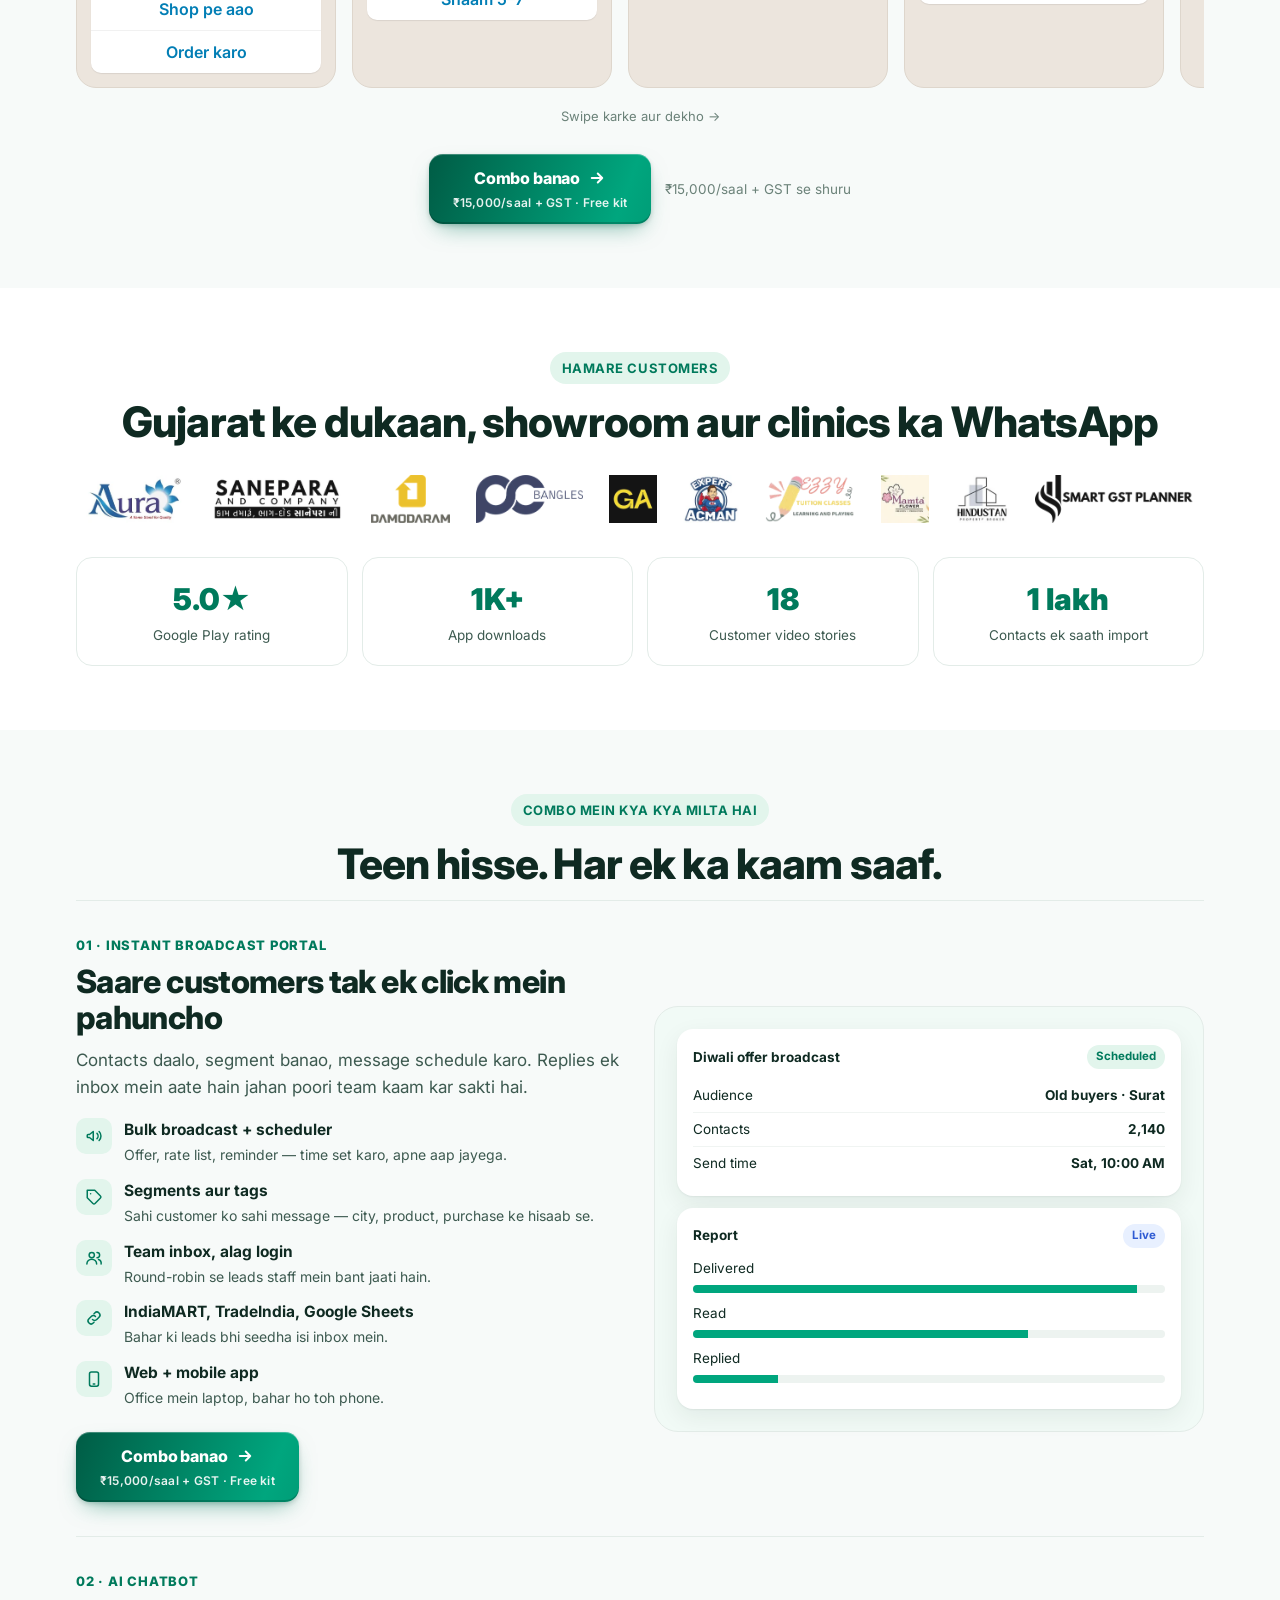
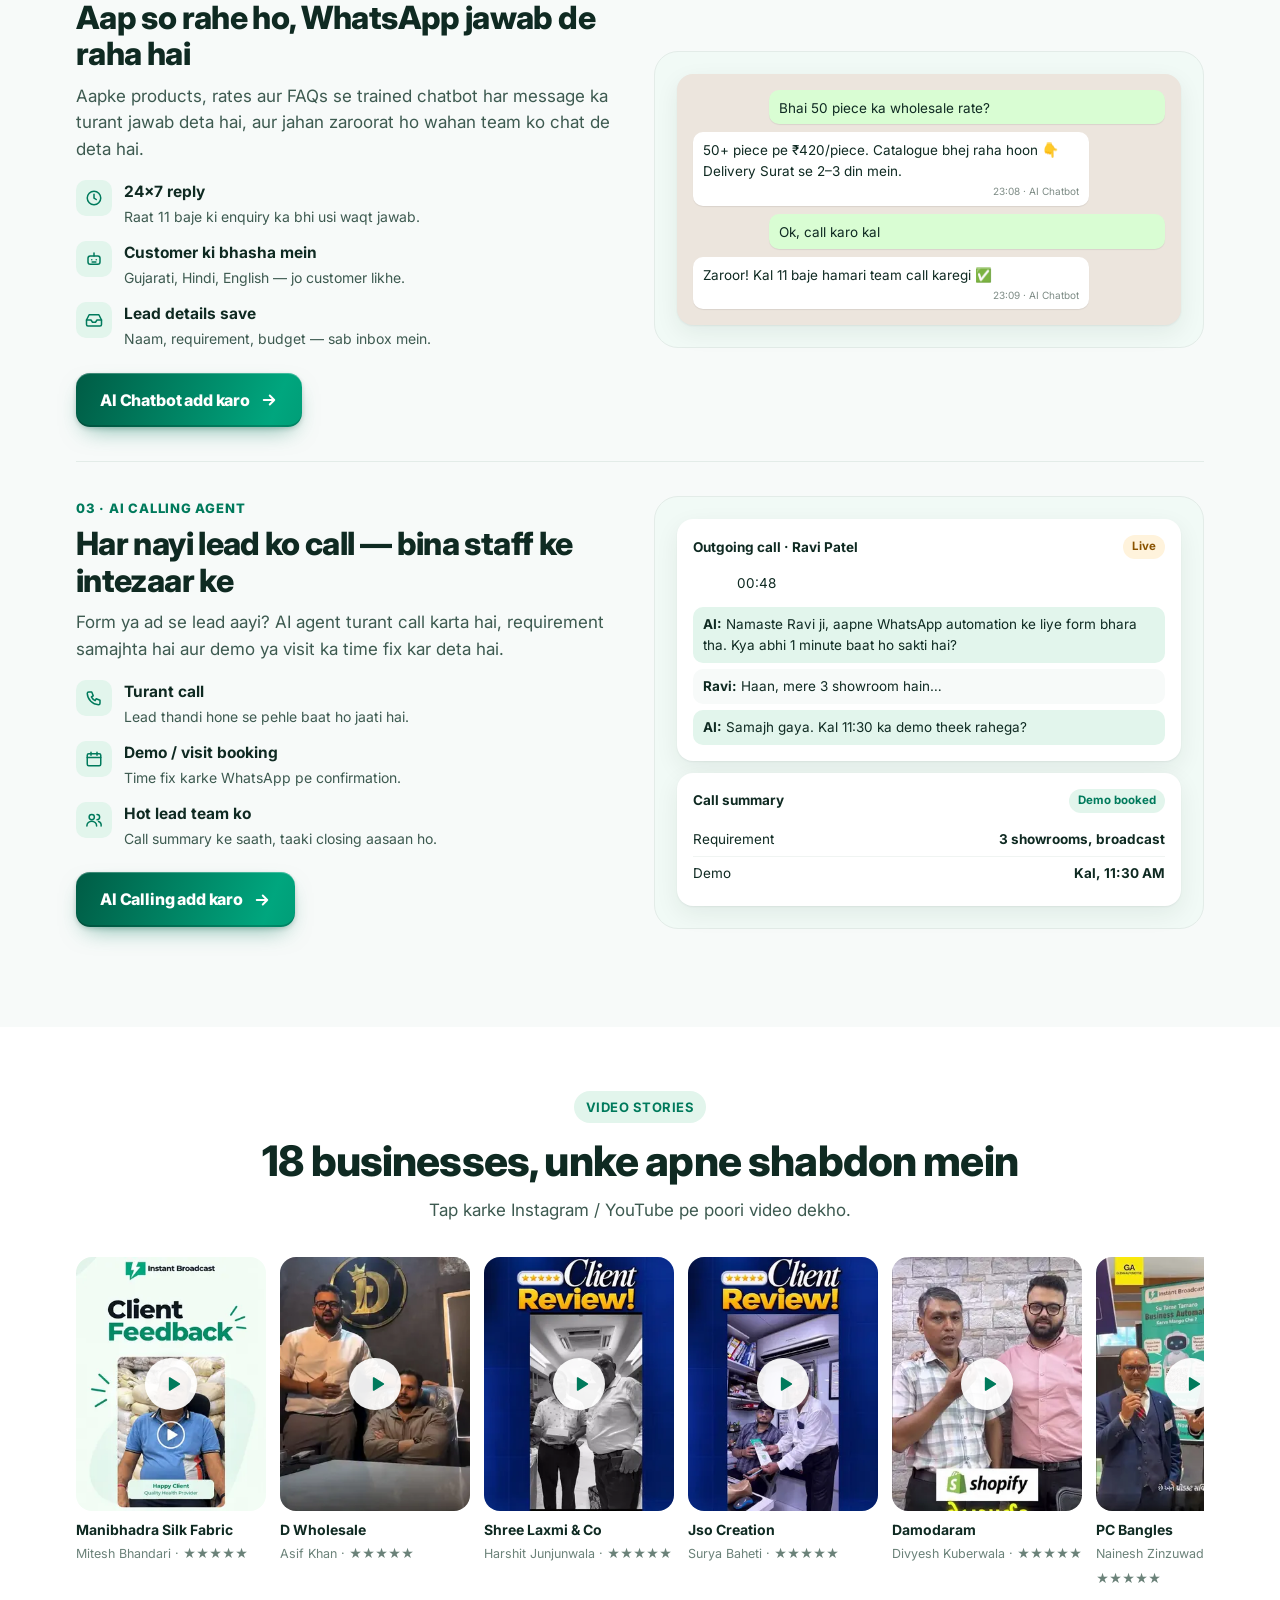
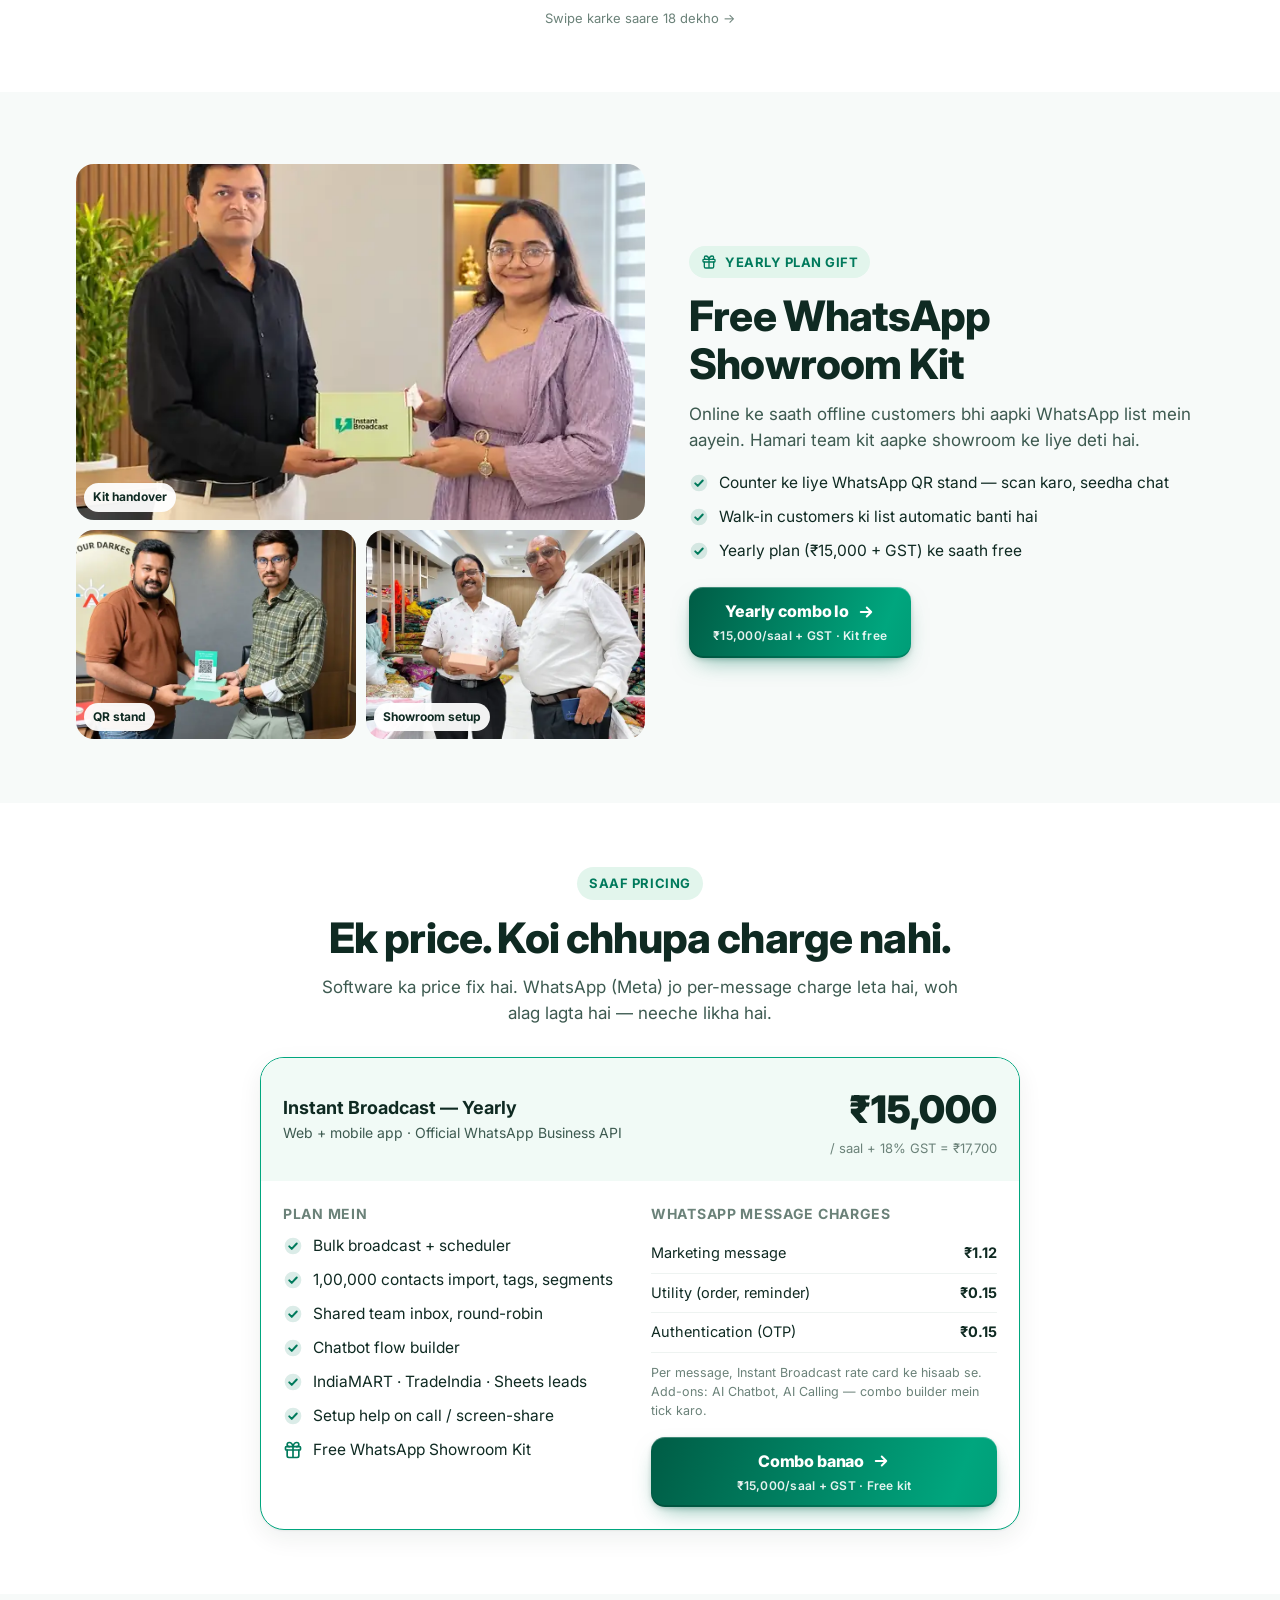
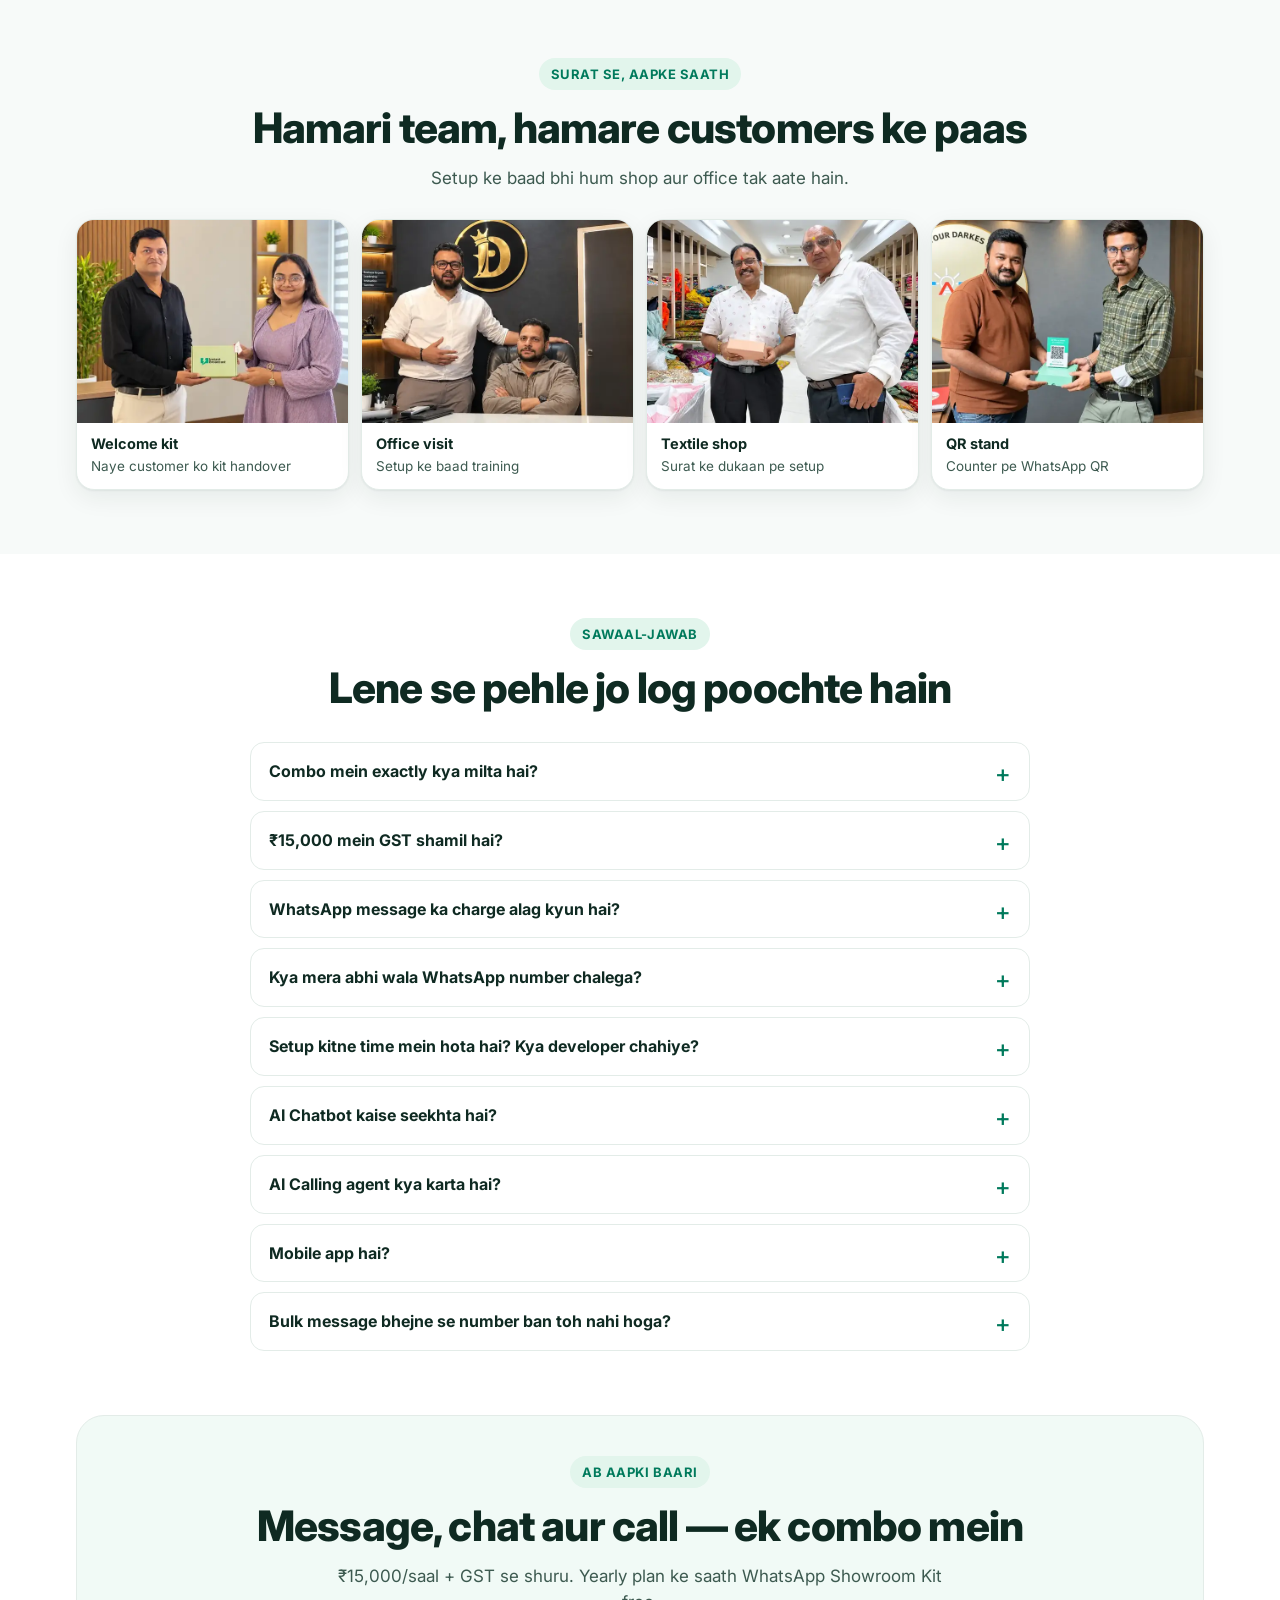
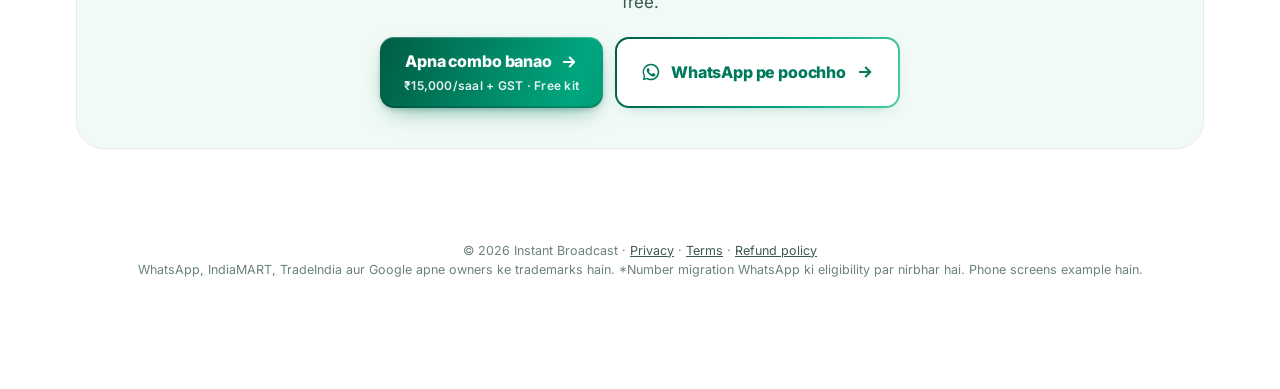
==== commit e7d5322c: "Animated style on every button (main, outline, header, sticky, checkout, thank-you); cache-busting o" ====
--- a/index.html
+++ b/index.html
@@ -11,7 +11,7 @@
 <link rel="preconnect" href="https://fonts.googleapis.com">
 <link rel="preconnect" href="https://fonts.gstatic.com" crossorigin>
 <link href="https://fonts.googleapis.com/css2?family=Inter:wght@400;500;600;700;800;900&amp;display=swap" rel="stylesheet">
-<link rel="stylesheet" href="/styles.css">
+<link rel="stylesheet" href="/styles.css?v=3">
 <meta property="og:title" content="Instant Broadcast Combo — WhatsApp portal + AI Chatbot + AI Calling">
 <meta property="og:description" content="₹15,000/year + GST. Web + app. Free WhatsApp Showroom Kit with the yearly plan.">
 <meta property="og:image" content="https://combo.instantbroadcast.in/assets/team-kit.webp">
@@ -22,8 +22,8 @@
 fbq('track', 'PageView');
 </script>
 <noscript><img height="1" width="1" style="display:none" alt="" src="https://www.facebook.com/tr?id=1191549192775541&amp;ev=PageView&amp;noscript=1"></noscript>
-<script src="/track.js" defer></script>
-<script src="/app.js" defer></script>
+<script src="/track.js?v=3" defer></script>
+<script src="/app.js?v=3" defer></script>
 </head>
 <body>
 
@@ -55,7 +55,7 @@
 
 <header class="wrap top">
   <img class="logo" src="/assets/ib-logo.webp" alt="Instant Broadcast" width="405" height="120">
-  <a class="wa-link" href="https://wa.me/919228173004?text=Hi%2C%20mujhe%20Instant%20Broadcast%20combo%20ke%20baare%20mein%20jaanna%20hai%20%5Bcombo-lp%5D" target="_blank" rel="noopener"><svg><use href="#i-wa"/></svg>+91 92281 73004</a>
+  <a class="btn btn-ghost btn-sm" href="https://wa.me/919228173004?text=Hi%2C%20mujhe%20Instant%20Broadcast%20combo%20ke%20baare%20mein%20jaanna%20hai%20%5Bcombo-lp%5D" target="_blank" rel="noopener"><svg><use href="#i-wa"/></svg>WhatsApp</a>
 </header>
 
 <!-- HERO -->
@@ -452,7 +452,7 @@
       <p class="lead" style="margin:0 auto">₹15,000/saal + GST se shuru. Yearly plan ke saath WhatsApp Showroom Kit free.</p>
       <div class="btns">
         <a class="btn btn-main btn-2l" href="#combo" data-cta="final"><span class="row1">Apna combo banao <svg class="arr"><use href="#i-arrow"/></svg></span><span class="row2">₹15,000/saal + GST · Free kit</span></a>
-        <a class="btn btn-ghost" href="https://wa.me/919228173004?text=Hi%2C%20mujhe%20Instant%20Broadcast%20combo%20ke%20baare%20mein%20jaanna%20hai%20%5Bcombo-lp%5D" target="_blank" rel="noopener"><svg><use href="#i-wa"/></svg>WhatsApp pe poochho</a>
+        <a class="btn btn-ghost" href="https://wa.me/919228173004?text=Hi%2C%20mujhe%20Instant%20Broadcast%20combo%20ke%20baare%20mein%20jaanna%20hai%20%5Bcombo-lp%5D" target="_blank" rel="noopener"><svg><use href="#i-wa"/></svg>WhatsApp pe poochho <svg class="arr"><use href="#i-arrow"/></svg></a>
       </div>
     </div>
   </div>
@@ -463,7 +463,7 @@
 <!-- sticky cart bar -->
 <div class="sticky" id="sticky" aria-hidden="true">
   <div class="sum"><span id="s-items">Portal</span><b id="s-total"></b></div>
-  <button class="btn btn-main" type="button" data-checkout="sticky">Checkout</button>
+  <button class="btn btn-main" type="button" data-checkout="sticky">Checkout <svg class="arr"><use href="#i-arrow"/></svg></button>
 </div>
 
 <!-- checkout -->
@@ -481,7 +481,7 @@
     <div class="field"><label for="co-biz">Business ka naam <span style="color:var(--muted);font-weight:500">(optional)</span></label><input id="co-biz" name="business" autocomplete="organization" maxlength="100"></div>
     <p class="err" id="co-err" hidden></p>
     <p class="consent">Is number pe hum aapke order aur setup ke baare mein WhatsApp/call karenge. Offers ke liye nahi — jab tak aap na kaho. <a href="https://instantbroadcast.in/privacy-policy" target="_blank" rel="noopener">Privacy</a></p>
-    <button class="btn btn-main btn-block" type="submit" id="co-submit"><span class="lbl">Payment karo</span></button>
+    <button class="btn btn-main btn-block" type="submit" id="co-submit"><span class="lbl">Payment karo</span> <svg class="arr"><use href="#i-arrow"/></svg></button>
     <p class="consent" style="text-align:center;margin:10px 0 0">🔒 Secure payment by Razorpay · UPI, card, net banking</p>
   </form>
 </div>
--- a/styles.css
+++ b/styles.css
@@ -46,8 +46,19 @@
 .btn-2l .row1{display:inline-flex;align-items:center;gap:8px}
 .btn-2l .row2{font-size:12px;font-weight:600;opacity:.9;letter-spacing:.02em}
 .btn-2l .row2 s{opacity:.7;margin-right:4px}
-.btn-ghost{background:#fff;color:var(--green-d);border:1.5px solid var(--green-d)}
-.btn-ghost:hover{background:var(--tint)}
+/* Secondary CTA: white button with a moving green border and the same light sweep */
+.btn-ghost{color:var(--green-d);overflow:hidden;isolation:isolate;border:2px solid transparent;
+  background:linear-gradient(#fff,#fff) padding-box,linear-gradient(110deg,#005C45,#00A67E,#7FE0BF,#00A67E,#005C45) border-box;background-size:100% 100%,260% 100%;
+  box-shadow:0 6px 16px -10px rgba(0,122,92,.45);animation:ib-border 4s linear infinite}
+.btn-ghost::after{content:"";position:absolute;top:-20%;bottom:-20%;left:-70%;width:40%;z-index:-1;pointer-events:none;
+  background:linear-gradient(100deg,rgba(0,166,126,0) 0%,rgba(0,166,126,.16) 50%,rgba(0,166,126,0) 100%);transform:skewX(-18deg);animation:ib-shine 3.6s ease-in-out 1.2s infinite}
+.btn-ghost:hover{transform:translateY(-3px);background:linear-gradient(var(--tint),var(--tint)) padding-box,linear-gradient(110deg,#005C45,#00A67E,#7FE0BF,#00A67E,#005C45) border-box;background-size:100% 100%,260% 100%;box-shadow:0 12px 24px -12px rgba(0,122,92,.55)}
+.btn-ghost:hover .arr{transform:translateX(4px)}
+.btn-ghost .arr{transition:transform .25s ease}
+@keyframes ib-border{0%{background-position:0 0,0% 50%}100%{background-position:0 0,260% 50%}}
+/* small header WhatsApp button */
+.btn-sm{min-height:40px;padding:8px 14px;font-size:14px;border-radius:12px;gap:7px}
+.btn-sm svg{width:17px;height:17px}
 .btn-block{width:100%}
 .btn svg{width:20px;height:20px;flex:none}
 .btn .arr{width:18px;height:18px}
@@ -311,4 +322,4 @@
 
 .sr{position:absolute;width:1px;height:1px;overflow:hidden;clip:rect(0 0 0 0)}
 [hidden]{display:none!important}
-@media (prefers-reduced-motion:reduce){.btn-main::after{display:none}}
+@media (prefers-reduced-motion:reduce){.btn-main::after,.btn-ghost::after{display:none}}
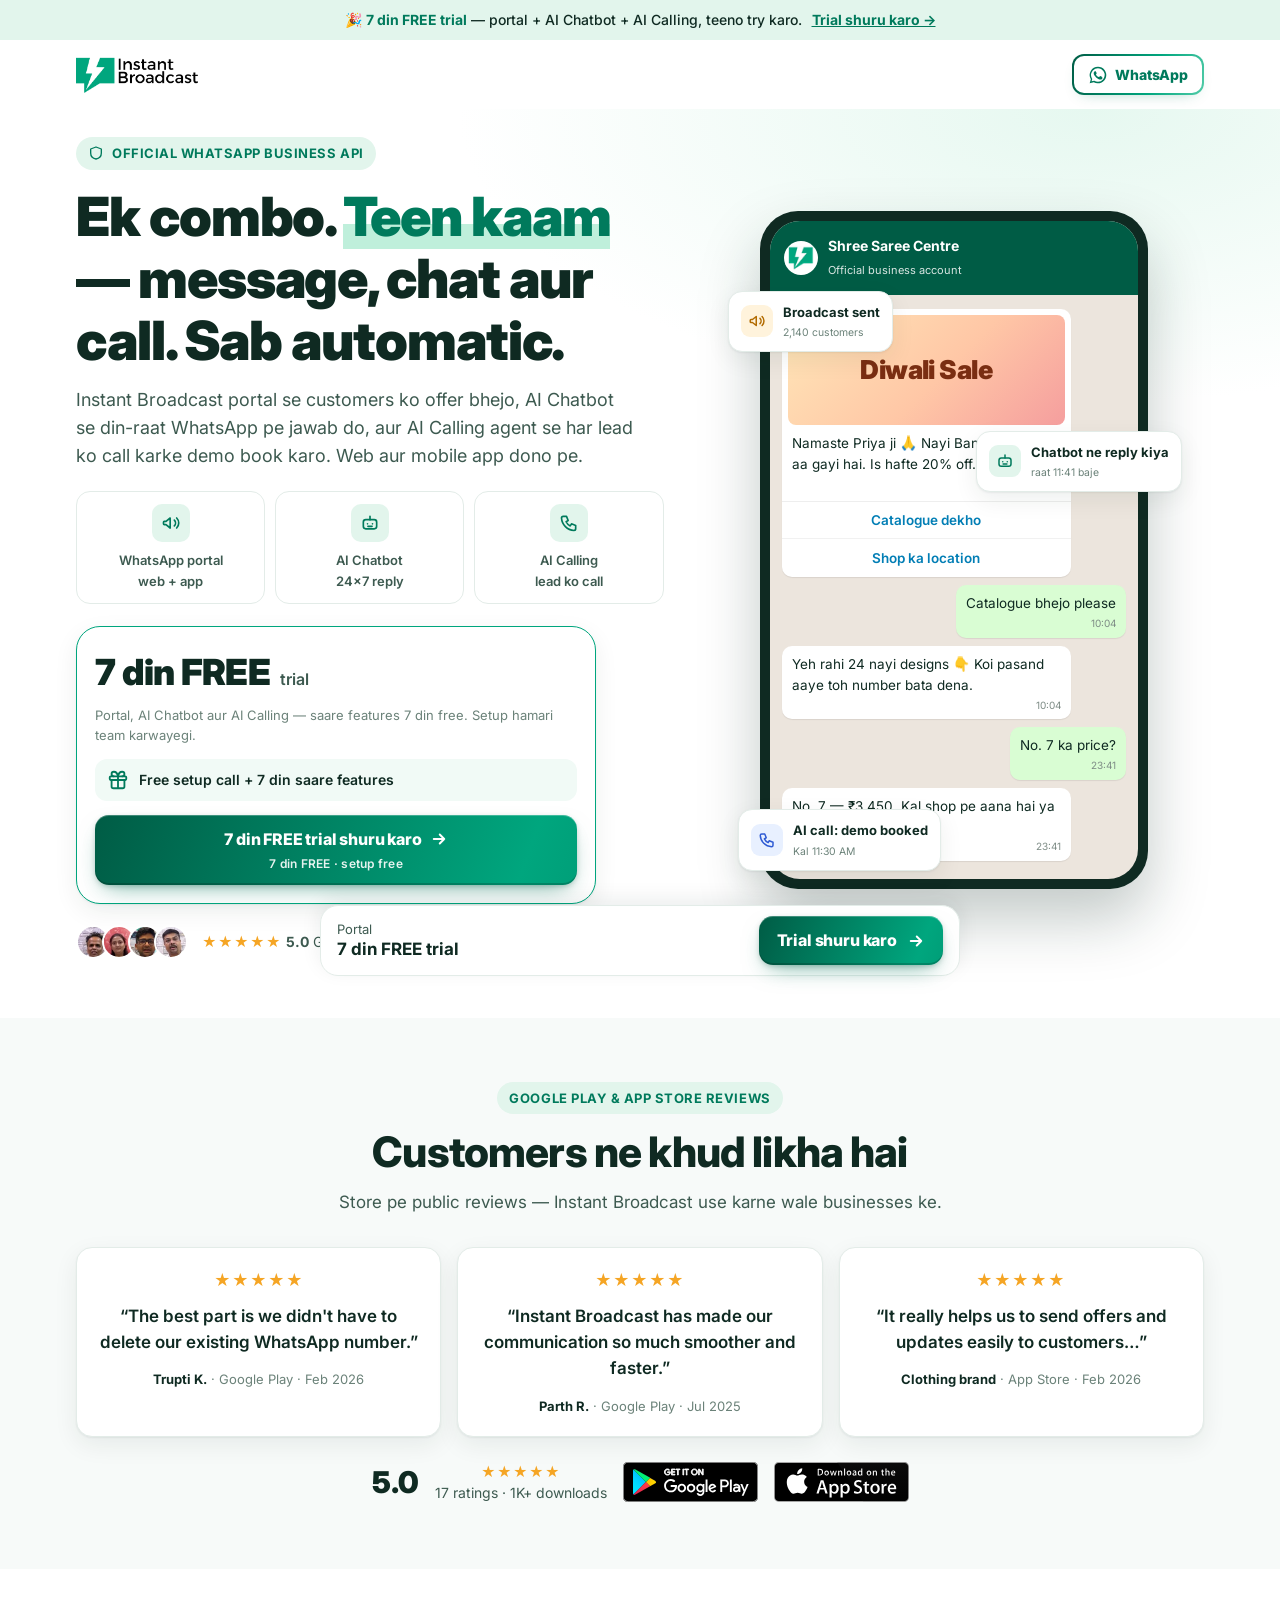
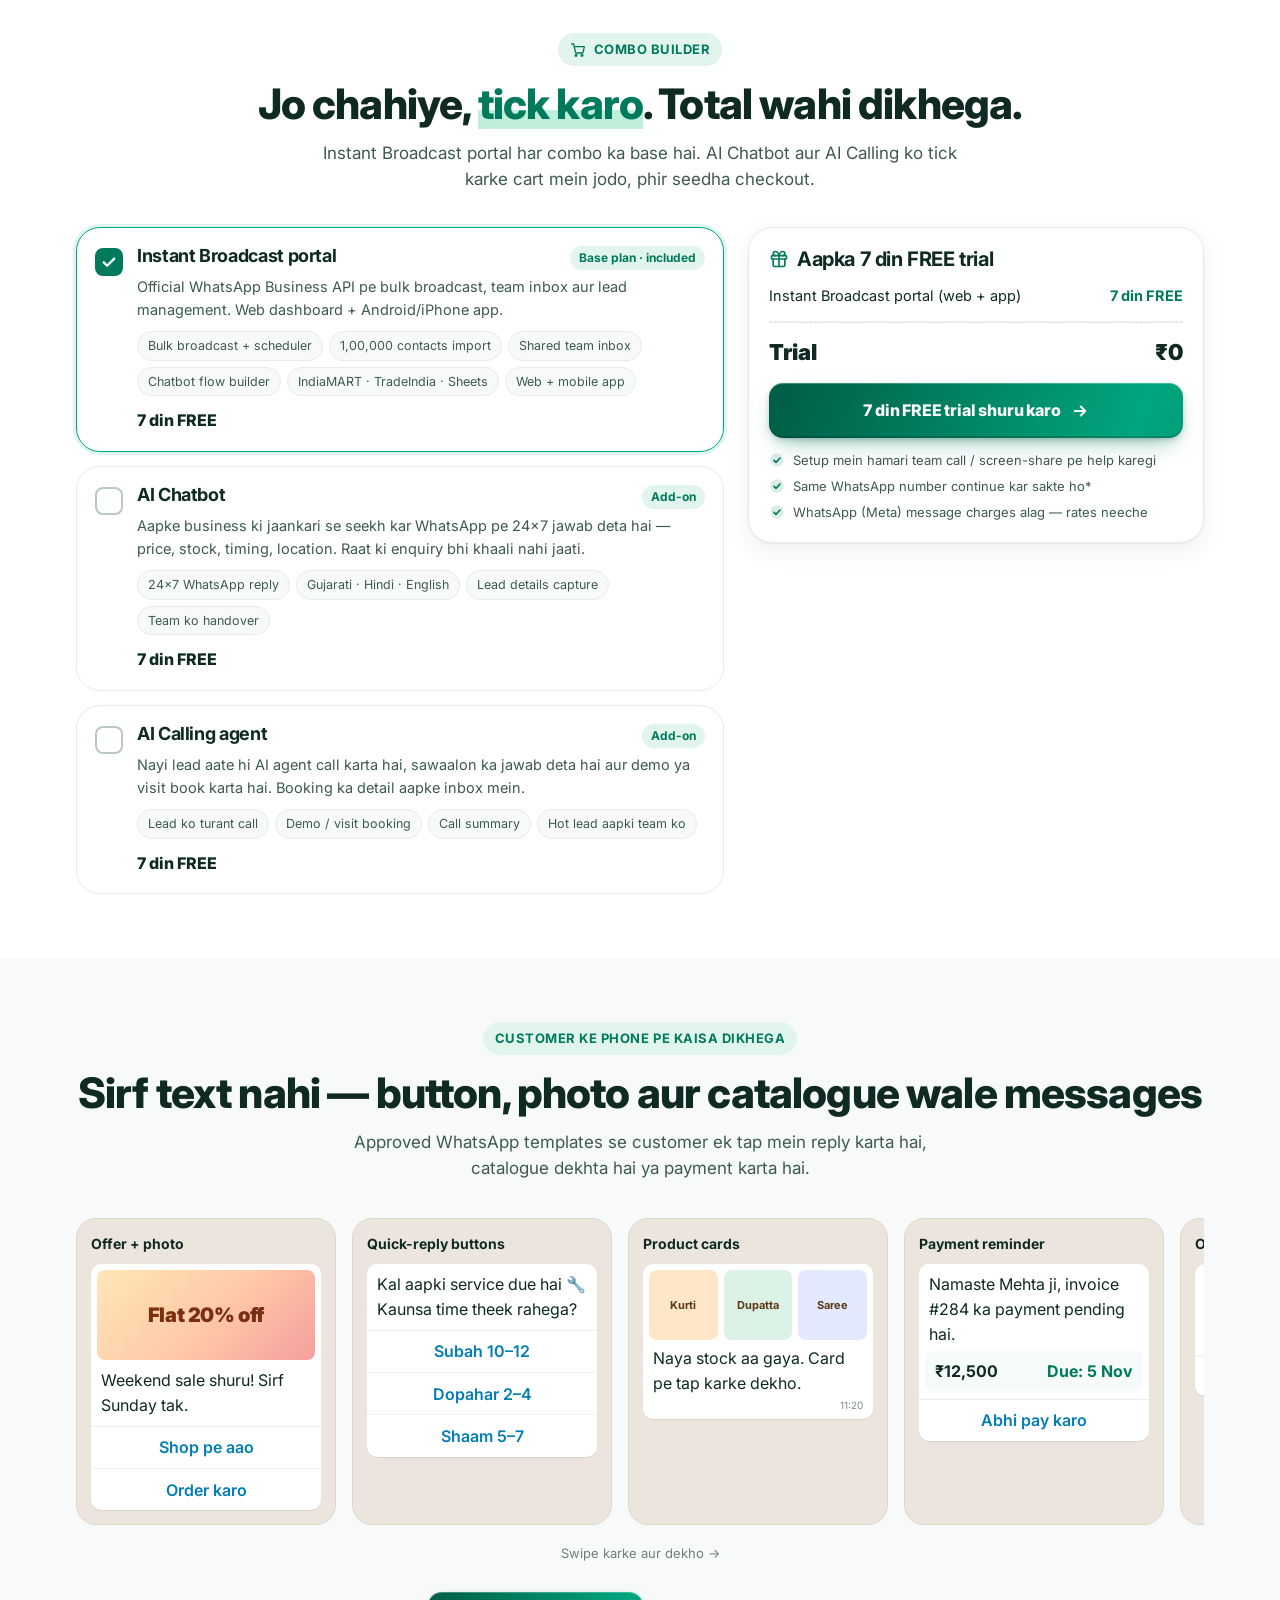
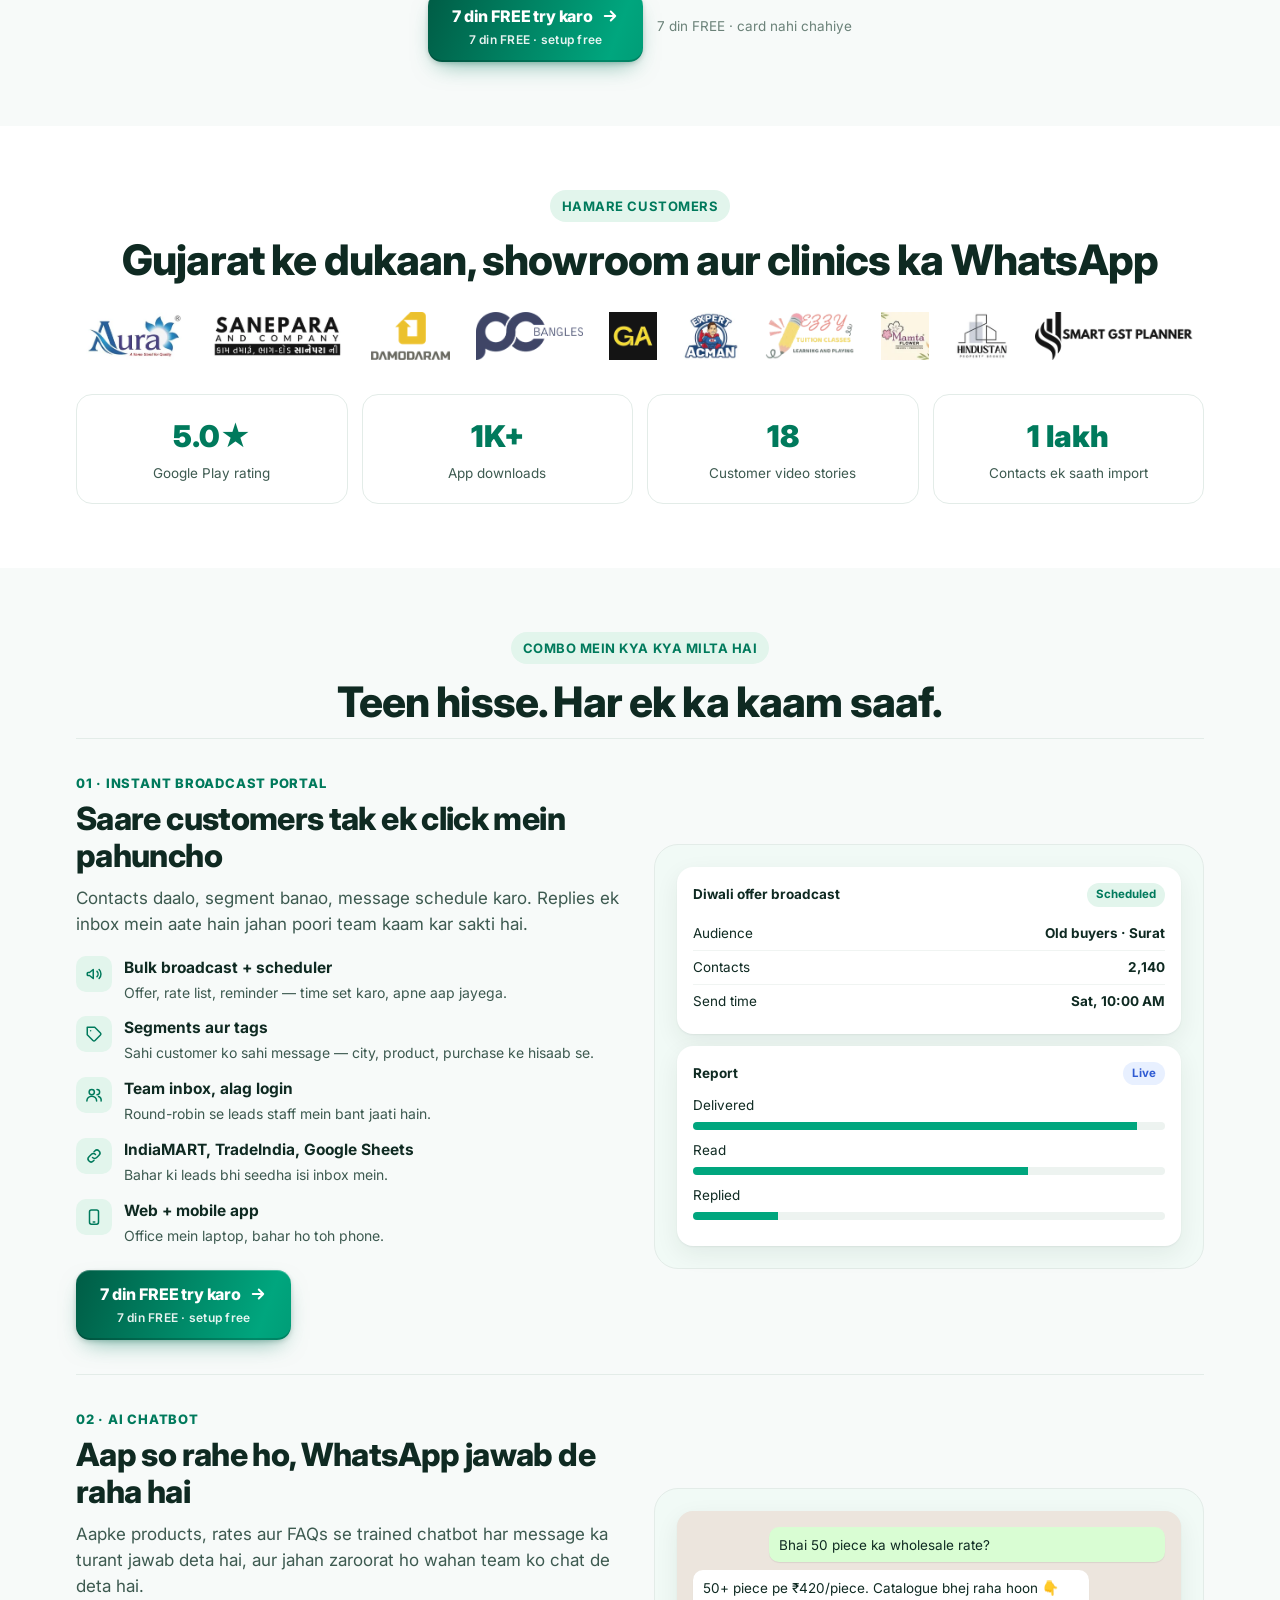
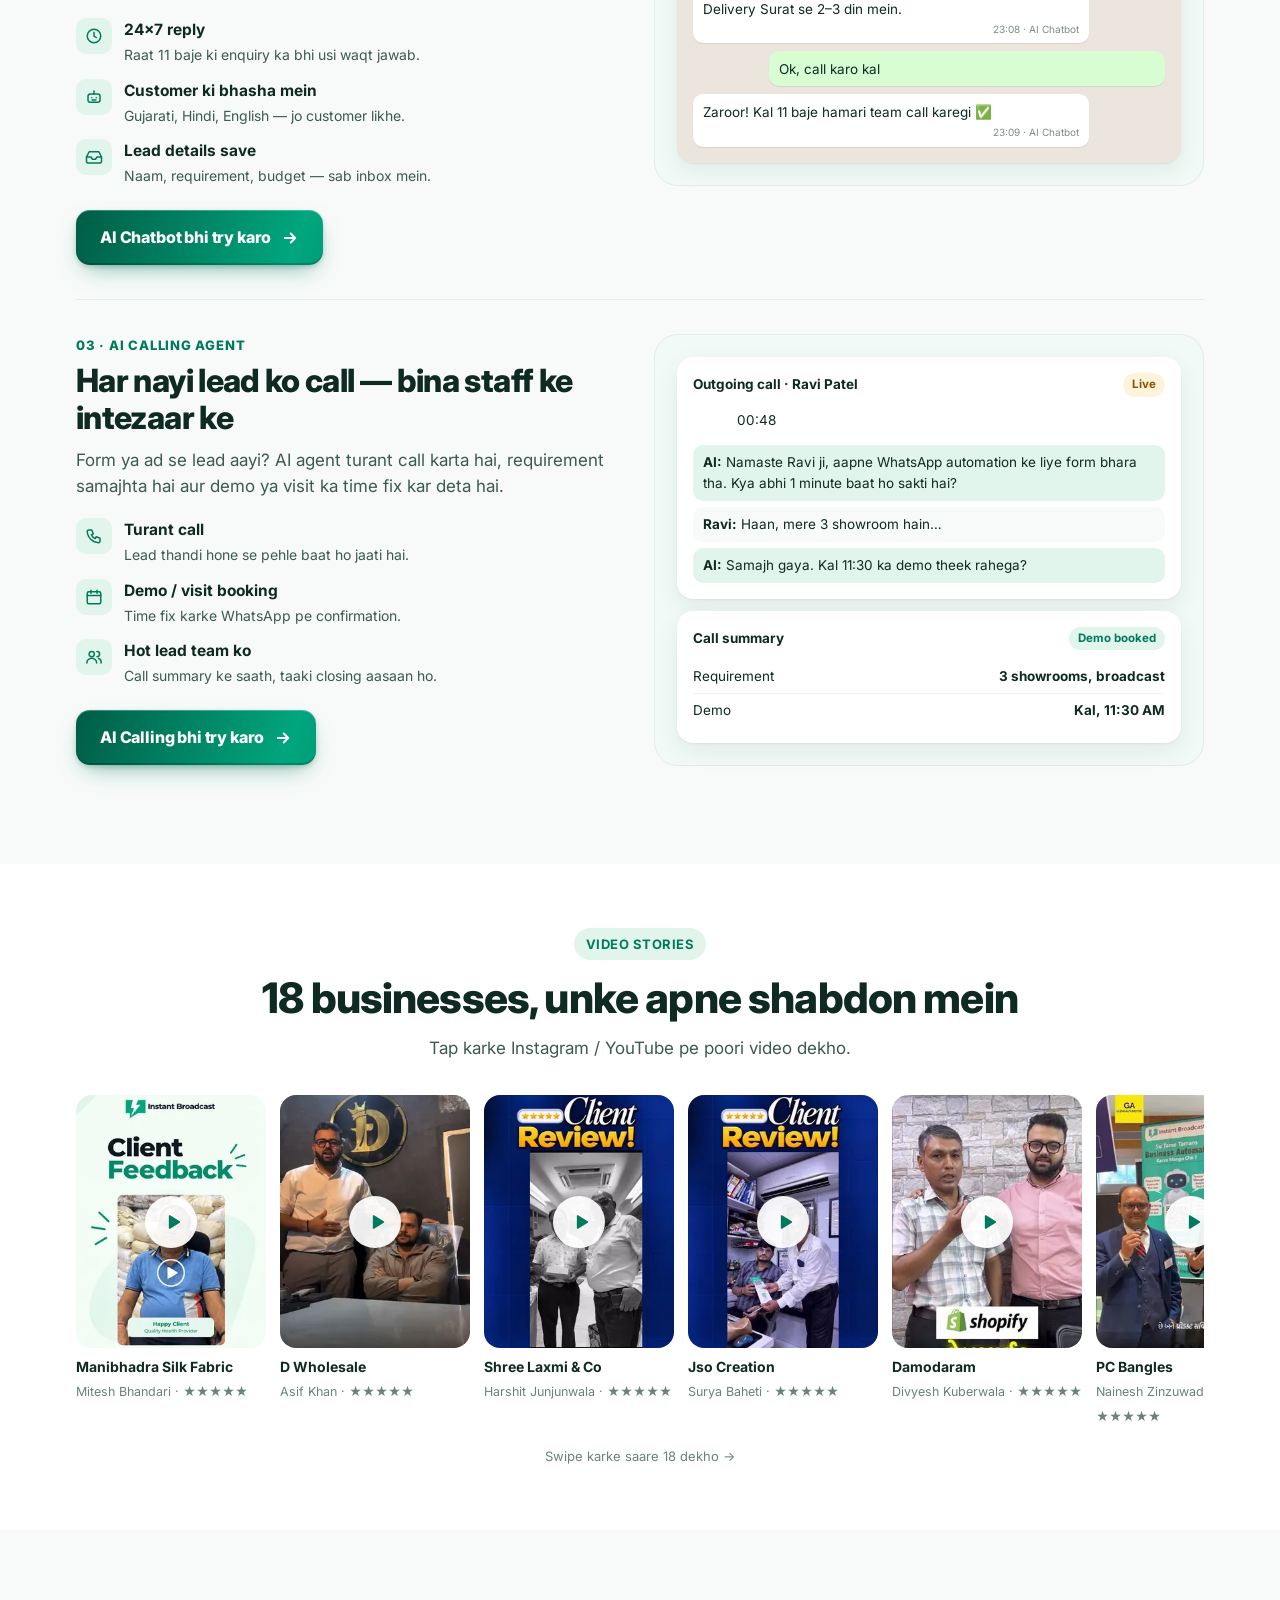
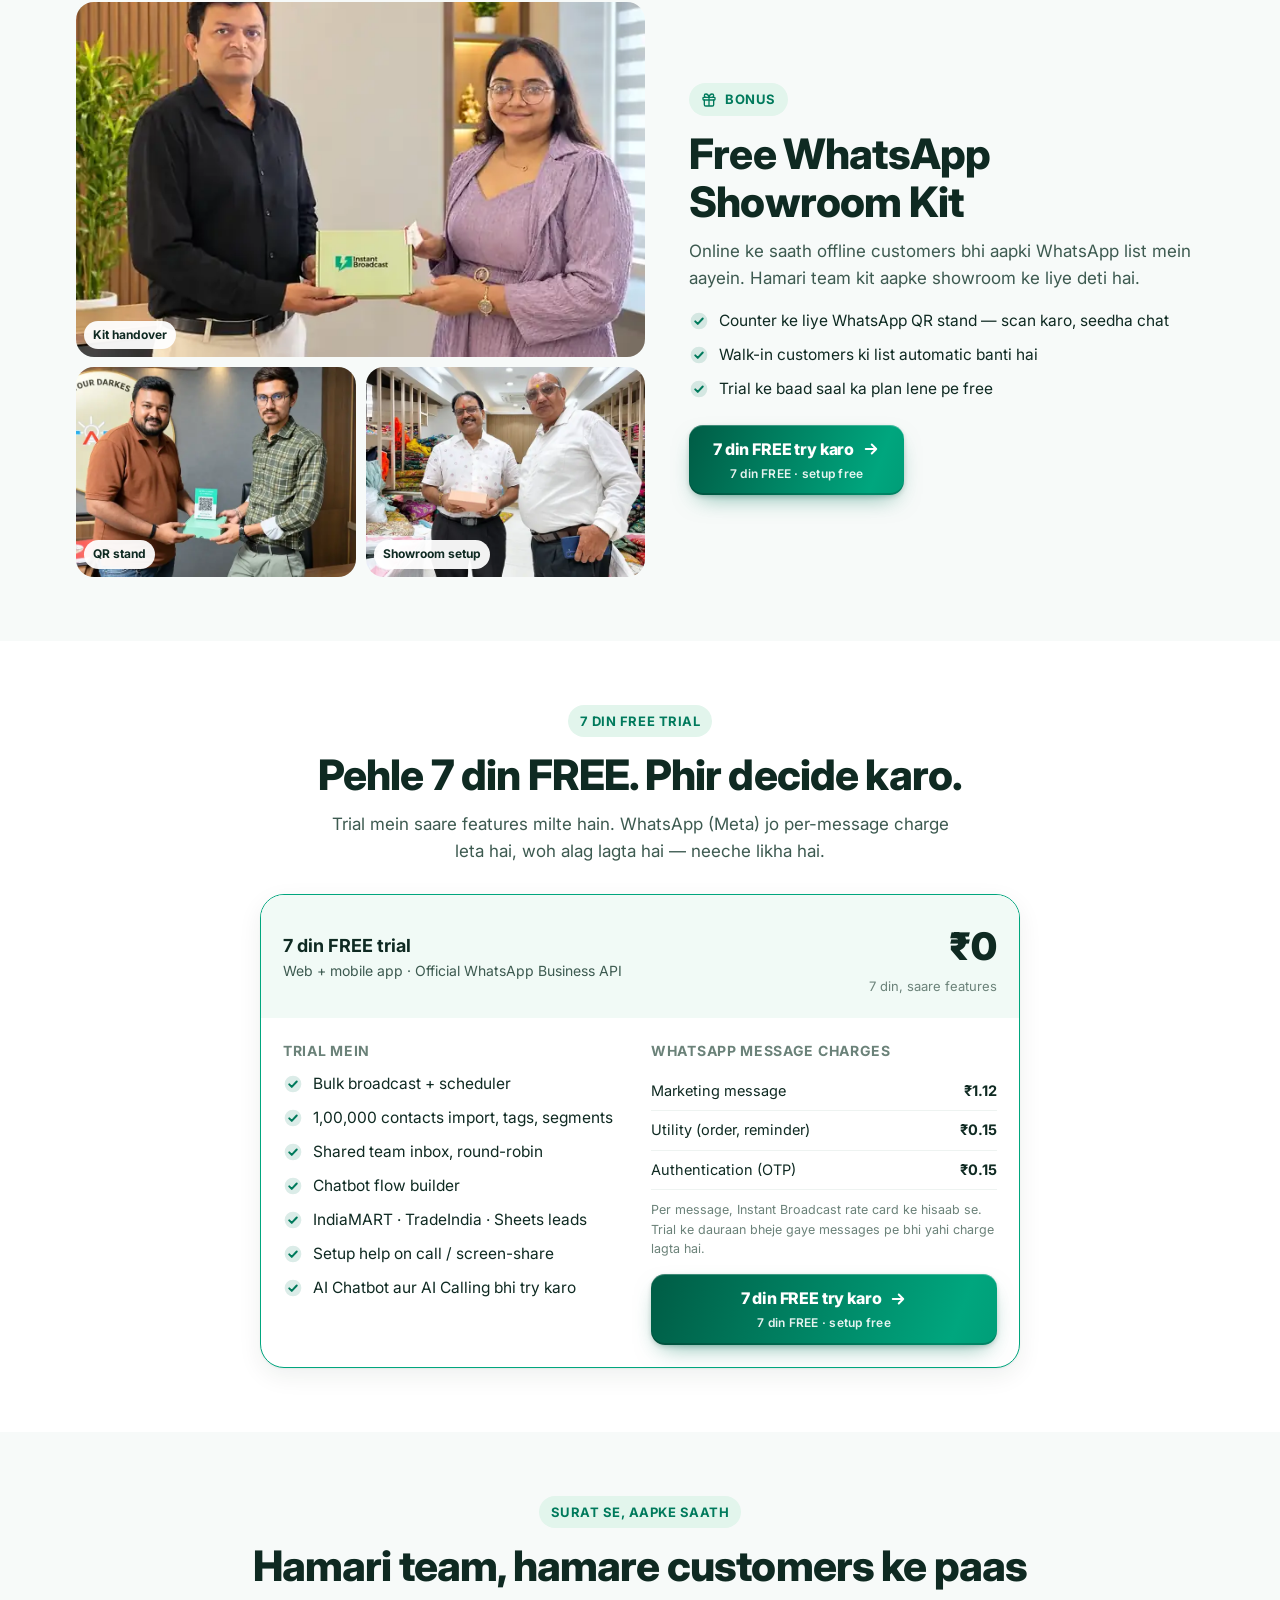
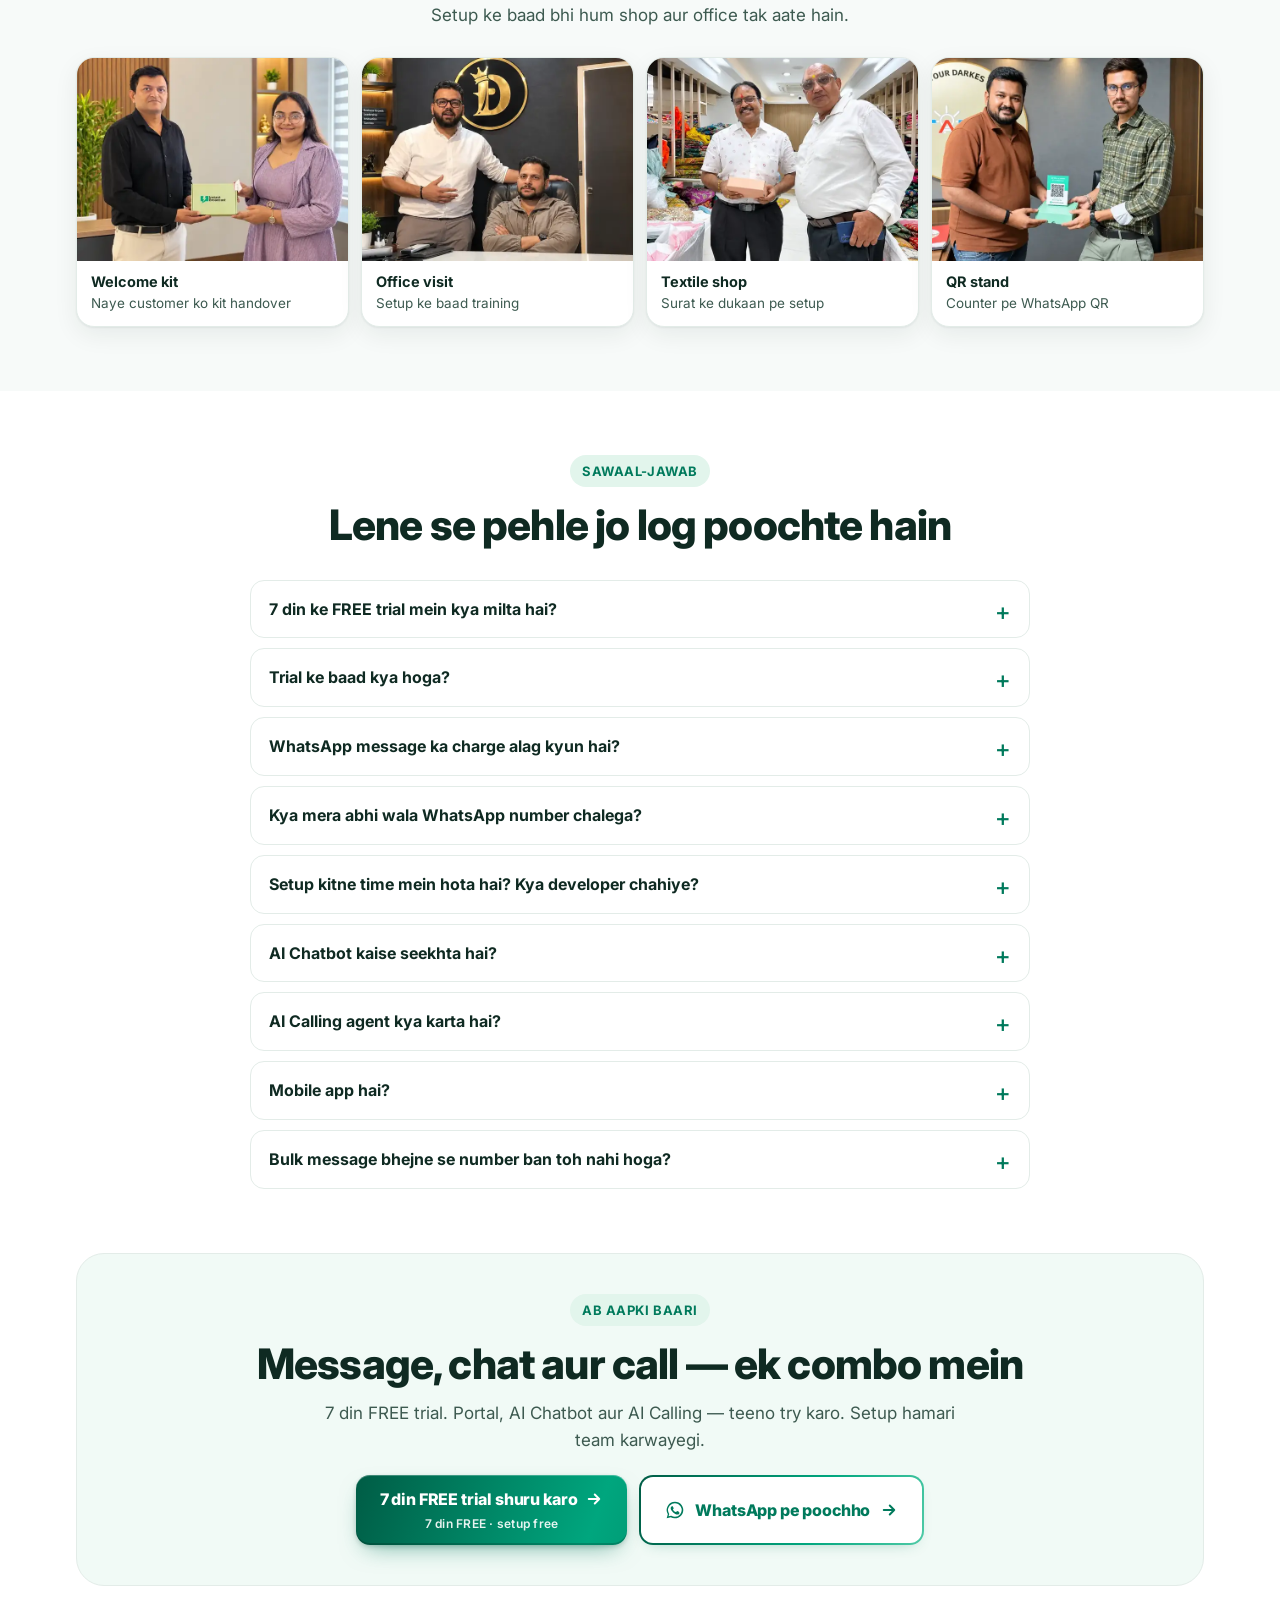
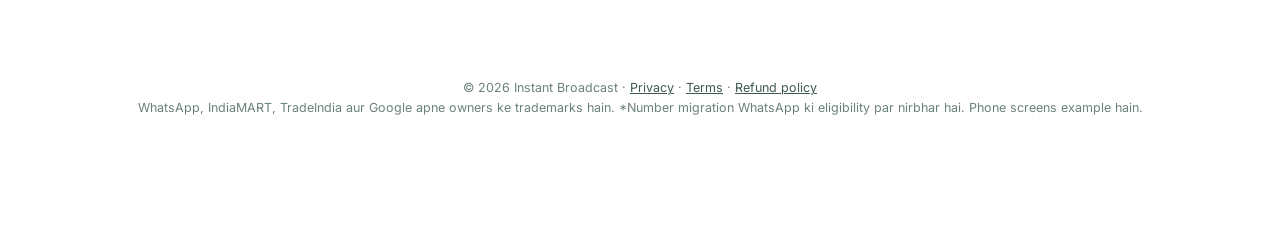
==== commit 5aab511a: "Combo page: switch to 7-day FREE trial — remove all ₹15,000/GST pricing and Razorpay checkout from t" ====
--- a/index.html
+++ b/index.html
@@ -3,17 +3,17 @@
 <head>
 <meta charset="utf-8">
 <meta name="viewport" content="width=device-width, initial-scale=1, viewport-fit=cover">
-<title>Instant Broadcast Combo — WhatsApp portal, AI Chatbot &amp; AI Calling</title>
-<meta name="description" content="Official WhatsApp Business API portal (web + app) for ₹15,000/year + GST. Add the AI Chatbot and the AI Calling agent to your combo. Free WhatsApp Showroom Kit with the yearly plan.">
+<title>Instant Broadcast — 7 din FREE trial: WhatsApp portal, AI Chatbot &amp; AI Calling</title>
+<meta name="description" content="Official WhatsApp Business API portal (web + app), AI Chatbot aur AI Calling — 7 din FREE trial. Setup mein hamari team help karti hai.">
 <meta name="theme-color" content="#007A5C">
 <link rel="icon" type="image/png" sizes="32x32" href="/assets/favicon-32.png">
 <link rel="apple-touch-icon" href="/assets/apple-touch-icon.png">
 <link rel="preconnect" href="https://fonts.googleapis.com">
 <link rel="preconnect" href="https://fonts.gstatic.com" crossorigin>
 <link href="https://fonts.googleapis.com/css2?family=Inter:wght@400;500;600;700;800;900&amp;display=swap" rel="stylesheet">
-<link rel="stylesheet" href="/styles.css?v=3">
-<meta property="og:title" content="Instant Broadcast Combo — WhatsApp portal + AI Chatbot + AI Calling">
-<meta property="og:description" content="₹15,000/year + GST. Web + app. Free WhatsApp Showroom Kit with the yearly plan.">
+<link rel="stylesheet" href="/styles.css?v=5">
+<meta property="og:title" content="Instant Broadcast — 7 din FREE trial: WhatsApp portal + AI Chatbot + AI Calling">
+<meta property="og:description" content="WhatsApp portal + AI Chatbot + AI Calling. 7 din FREE trial.">
 <meta property="og:image" content="https://combo.instantbroadcast.in/assets/team-kit.webp">
 <!-- Meta Pixel -->
 <script>
@@ -23,7 +23,7 @@
 </script>
 <noscript><img height="1" width="1" style="display:none" alt="" src="https://www.facebook.com/tr?id=1191549192775541&amp;ev=PageView&amp;noscript=1"></noscript>
 <script src="/track.js?v=3" defer></script>
-<script src="/app.js?v=3" defer></script>
+<script src="/app.js?v=5" defer></script>
 </head>
 <body>
 
@@ -51,7 +51,7 @@
   </defs>
 </svg>
 
-<div class="strip">🎁 <b>Yearly plan pe free WhatsApp Showroom Kit</b> — portal + AI Chatbot + AI Calling, ek combo mein. <a href="#combo" data-cta="strip">Combo banao →</a></div>
+<div class="strip">🎉 <b>7 din FREE trial</b> — portal + AI Chatbot + AI Calling, teeno try karo. <a href="#combo" data-cta="strip">Trial shuru karo →</a></div>
 
 <header class="wrap top">
   <img class="logo" src="/assets/ib-logo.webp" alt="Instant Broadcast" width="405" height="120">
@@ -73,10 +73,10 @@
       </div>
 
       <div class="pricebox">
-        <div class="row"><span class="amt">₹15,000</span><span class="per">/ saal + 18% GST</span></div>
-        <div class="note">Matlab ₹1,250 mahina. GST ke saath ₹17,700 saal ka. AI Chatbot aur AI Calling tick karke combo mein jodo.</div>
-        <div class="gift"><svg><use href="#i-gift"/></svg>Yearly plan ke saath WhatsApp Showroom Kit free</div>
-        <a class="btn btn-main btn-2l btn-block" href="#combo" data-cta="hero"><span class="row1">Apna combo banao <svg class="arr"><use href="#i-arrow"/></svg></span><span class="row2">₹15,000/saal + GST · Free kit</span></a>
+        <div class="row"><span class="amt">7 din FREE</span><span class="per">trial</span></div>
+        <div class="note">Portal, AI Chatbot aur AI Calling — saare features 7 din free. Setup hamari team karwayegi.</div>
+        <div class="gift"><svg><use href="#i-gift"/></svg>Free setup call + 7 din saare features</div>
+        <a class="btn btn-main btn-2l btn-block" href="#combo" data-cta="hero"><span class="row1">7 din FREE trial shuru karo <svg class="arr"><use href="#i-arrow"/></svg></span><span class="row2">7 din FREE · setup free</span></a>
       </div>
 
       <div class="trust">
@@ -143,7 +143,7 @@
             <div class="top-row"><h3>Instant Broadcast portal</h3><span class="tag">Base plan · included</span></div>
             <p>Official WhatsApp Business API pe bulk broadcast, team inbox aur lead management. Web dashboard + Android/iPhone app.</p>
             <ul><li>Bulk broadcast + scheduler</li><li>1,00,000 contacts import</li><li>Shared team inbox</li><li>Chatbot flow builder</li><li>IndiaMART · TradeIndia · Sheets</li><li>Web + mobile app</li></ul>
-            <div class="price" style="margin-top:12px">₹15,000 <small>/ saal + GST</small></div>
+            <div class="price" style="margin-top:12px">7 din FREE</div>
           </div>
         </label>
 
@@ -154,7 +154,7 @@
             <div class="top-row"><h3>AI Chatbot</h3><span class="tag">Add-on</span></div>
             <p>Aapke business ki jaankari se seekh kar WhatsApp pe 24x7 jawab deta hai — price, stock, timing, location. Raat ki enquiry bhi khaali nahi jaati.</p>
             <ul><li>24x7 WhatsApp reply</li><li>Gujarati · Hindi · English</li><li>Lead details capture</li><li>Team ko handover</li></ul>
-            <div class="price" style="margin-top:12px" data-price-label="ai_chatbot"></div>
+            <div class="price" style="margin-top:12px">7 din FREE</div>
           </div>
         </label>
 
@@ -165,30 +165,17 @@
             <div class="top-row"><h3>AI Calling agent</h3><span class="tag">Add-on</span></div>
             <p>Nayi lead aate hi AI agent call karta hai, sawaalon ka jawab deta hai aur demo ya visit book karta hai. Booking ka detail aapke inbox mein.</p>
             <ul><li>Lead ko turant call</li><li>Demo / visit booking</li><li>Call summary</li><li>Hot lead aapki team ko</li></ul>
-            <div class="price" style="margin-top:12px" data-price-label="ai_calling"></div>
+            <div class="price" style="margin-top:12px">7 din FREE</div>
           </div>
         </label>
 
-        <div class="item on locked" data-id="kit">
-          <span class="tick"><svg><use href="#i-check"/></svg></span>
-          <div>
-            <div class="top-row"><h3>WhatsApp Showroom Kit</h3><span class="tag gift">Free · yearly plan</span></div>
-            <p>Shop/showroom ke liye kit — counter pe QR stand taaki walk-in customer scan karke seedha aapke WhatsApp pe judein, aur aapki list badhe.</p>
-            <div class="price" style="margin-top:6px">₹0 <small>· yearly plan ke saath</small></div>
-          </div>
-        </div>
       </div>
 
       <aside class="cart" aria-live="polite">
-        <h3><svg><use href="#i-cart"/></svg>Aapka combo</h3>
+        <h3><svg><use href="#i-gift"/></svg>Aapka 7 din FREE trial</h3>
         <ul class="lines" id="cart-lines"></ul>
-        <div class="sums">
-          <div><span>Subtotal</span><span id="c-sub"></span></div>
-          <div><span>GST (18%)</span><span id="c-gst"></span></div>
-        </div>
-        <div class="total"><span>Total / saal</span><span id="c-total"></span></div>
-        <button class="btn btn-main btn-block" type="button" data-checkout="cart"><svg><use href="#i-cart"/></svg>Checkout karo <svg class="arr"><use href="#i-arrow"/></svg></button>
-        <p class="fine" id="c-fine"></p>
+        <div class="total"><span>Trial</span><span>₹0</span></div>
+        <button class="btn btn-main btn-block" type="button" data-checkout="cart">7 din FREE trial shuru karo <svg class="arr"><use href="#i-arrow"/></svg></button>
         <div class="assure">
           <div><svg><use href="#i-ok"/></svg>Setup mein hamari team call / screen-share pe help karegi</div>
           <div><svg><use href="#i-ok"/></svg>Same WhatsApp number continue kar sakte ho*</div>
@@ -215,7 +202,7 @@
       <div class="tpl"><h4>Order update</h4><div class="msg">Aapka order #1182 dispatch ho gaya 🚚 Kal tak pahunch jayega.<div class="qr"><span>Track order</span></div></div></div>
     </div>
     <p class="swipe">Swipe karke aur dekho →</p>
-    <div class="cta-line"><a class="btn btn-main btn-2l" href="#combo" data-cta="templates"><span class="row1">Combo banao <svg class="arr"><use href="#i-arrow"/></svg></span><span class="row2">₹15,000/saal + GST · Free kit</span></a><small>₹15,000/saal + GST se shuru</small></div>
+    <div class="cta-line"><a class="btn btn-main btn-2l" href="#combo" data-cta="templates"><span class="row1">7 din FREE try karo <svg class="arr"><use href="#i-arrow"/></svg></span><span class="row2">7 din FREE · setup free</span></a><small>7 din FREE · card nahi chahiye</small></div>
   </div>
 </section>
 
@@ -265,7 +252,7 @@
           <div class="feat"><span class="ic"><svg><use href="#i-link"/></svg></span><div><b>IndiaMART, TradeIndia, Google Sheets</b><span>Bahar ki leads bhi seedha isi inbox mein.</span></div></div>
           <div class="feat"><span class="ic"><svg><use href="#i-phone"/></svg></span><div><b>Web + mobile app</b><span>Office mein laptop, bahar ho toh phone.</span></div></div>
         </div>
-        <a class="btn btn-main btn-2l" href="#combo" data-cta="stage1"><span class="row1">Combo banao <svg class="arr"><use href="#i-arrow"/></svg></span><span class="row2">₹15,000/saal + GST · Free kit</span></a>
+        <a class="btn btn-main btn-2l" href="#combo" data-cta="stage1"><span class="row1">7 din FREE try karo <svg class="arr"><use href="#i-arrow"/></svg></span><span class="row2">7 din FREE · setup free</span></a>
       </div>
       <div class="vis" aria-hidden="true">
         <div class="panel"><div class="hd">Diwali offer broadcast <span class="pill">Scheduled</span></div>
@@ -289,7 +276,7 @@
           <div class="feat"><span class="ic"><svg><use href="#i-bot"/></svg></span><div><b>Customer ki bhasha mein</b><span>Gujarati, Hindi, English — jo customer likhe.</span></div></div>
           <div class="feat"><span class="ic"><svg><use href="#i-inbox"/></svg></span><div><b>Lead details save</b><span>Naam, requirement, budget — sab inbox mein.</span></div></div>
         </div>
-        <a class="btn btn-main" href="#combo" data-add="ai_chatbot" data-cta="stage2">AI Chatbot add karo <svg class="arr"><use href="#i-arrow"/></svg></a>
+        <a class="btn btn-main" href="#combo" data-add="ai_chatbot" data-cta="stage2">AI Chatbot bhi try karo <svg class="arr"><use href="#i-arrow"/></svg></a>
       </div>
       <div class="vis" aria-hidden="true">
         <div class="panel" style="background:#ECE5DD">
@@ -311,7 +298,7 @@
           <div class="feat"><span class="ic"><svg><use href="#i-cal"/></svg></span><div><b>Demo / visit booking</b><span>Time fix karke WhatsApp pe confirmation.</span></div></div>
           <div class="feat"><span class="ic"><svg><use href="#i-users"/></svg></span><div><b>Hot lead team ko</b><span>Call summary ke saath, taaki closing aasaan ho.</span></div></div>
         </div>
-        <a class="btn btn-main" href="#combo" data-add="ai_calling" data-cta="stage3">AI Calling add karo <svg class="arr"><use href="#i-arrow"/></svg></a>
+        <a class="btn btn-main" href="#combo" data-add="ai_calling" data-cta="stage3">AI Calling bhi try karo <svg class="arr"><use href="#i-arrow"/></svg></a>
       </div>
       <div class="vis" aria-hidden="true">
         <div class="panel">
@@ -354,15 +341,15 @@
         <figure><img src="/assets/team-textile-shop.webp" alt="Instant Broadcast team at a textile shop" width="640" height="480" loading="lazy" decoding="async"><figcaption>Showroom setup</figcaption></figure>
       </div>
       <div class="kit-copy">
-        <span class="eyebrow"><svg width="16" height="16"><use href="#i-gift"/></svg>Yearly plan gift</span>
+        <span class="eyebrow"><svg width="16" height="16"><use href="#i-gift"/></svg>Bonus</span>
         <h2>Free WhatsApp Showroom Kit</h2>
         <p class="lead">Online ke saath offline customers bhi aapki WhatsApp list mein aayein. Hamari team kit aapke showroom ke liye deti hai.</p>
         <ul class="checks">
           <li><svg><use href="#i-ok"/></svg>Counter ke liye WhatsApp QR stand — scan karo, seedha chat</li>
           <li><svg><use href="#i-ok"/></svg>Walk-in customers ki list automatic banti hai</li>
-          <li><svg><use href="#i-ok"/></svg>Yearly plan (₹15,000 + GST) ke saath free</li>
+          <li><svg><use href="#i-ok"/></svg>Trial ke baad saal ka plan lene pe free</li>
         </ul>
-        <a class="btn btn-main btn-2l" href="#combo" data-cta="kit"><span class="row1">Yearly combo lo <svg class="arr"><use href="#i-arrow"/></svg></span><span class="row2">₹15,000/saal + GST · Kit free</span></a>
+        <a class="btn btn-main btn-2l" href="#combo" data-cta="kit"><span class="row1">7 din FREE try karo <svg class="arr"><use href="#i-arrow"/></svg></span><span class="row2">7 din FREE · setup free</span></a>
       </div>
     </div>
   </div>
@@ -372,18 +359,18 @@
 <section class="sec">
   <div class="wrap">
     <div class="center">
-      <span class="eyebrow">Saaf pricing</span>
-      <h2>Ek price. Koi chhupa charge nahi.</h2>
-      <p class="lead">Software ka price fix hai. WhatsApp (Meta) jo per-message charge leta hai, woh alag lagta hai — neeche likha hai.</p>
+      <span class="eyebrow">7 din FREE trial</span>
+      <h2>Pehle 7 din FREE. Phir decide karo.</h2>
+      <p class="lead">Trial mein saare features milte hain. WhatsApp (Meta) jo per-message charge leta hai, woh alag lagta hai — neeche likha hai.</p>
     </div>
     <div class="plan">
       <div class="plan-head">
-        <div><b style="font-size:18px">Instant Broadcast — Yearly</b><div style="color:var(--ink-2);font-size:14px">Web + mobile app · Official WhatsApp Business API</div></div>
-        <div style="text-align:right"><div class="amt">₹15,000</div><div style="font-size:13px;color:var(--muted)">/ saal + 18% GST = ₹17,700</div></div>
+        <div><b style="font-size:18px">7 din FREE trial</b><div style="color:var(--ink-2);font-size:14px">Web + mobile app · Official WhatsApp Business API</div></div>
+        <div style="text-align:right"><div class="amt">₹0</div><div style="font-size:13px;color:var(--muted)">7 din, saare features</div></div>
       </div>
       <div class="plan-body">
         <div>
-          <h4>Plan mein</h4>
+          <h4>Trial mein</h4>
           <ul class="checks" style="margin:0">
             <li><svg><use href="#i-ok"/></svg>Bulk broadcast + scheduler</li>
             <li><svg><use href="#i-ok"/></svg>1,00,000 contacts import, tags, segments</li>
@@ -391,7 +378,7 @@
             <li><svg><use href="#i-ok"/></svg>Chatbot flow builder</li>
             <li><svg><use href="#i-ok"/></svg>IndiaMART · TradeIndia · Sheets leads</li>
             <li><svg><use href="#i-ok"/></svg>Setup help on call / screen-share</li>
-            <li><svg><use href="#i-gift"/></svg>Free WhatsApp Showroom Kit</li>
+            <li><svg><use href="#i-ok"/></svg>AI Chatbot aur AI Calling bhi try karo</li>
           </ul>
         </div>
         <div>
@@ -401,8 +388,8 @@
             <tr><td>Utility (order, reminder)</td><td>₹0.15</td></tr>
             <tr><td>Authentication (OTP)</td><td>₹0.15</td></tr>
           </table>
-          <p style="font-size:12.5px;color:var(--muted);margin-top:10px">Per message, Instant Broadcast rate card ke hisaab se. Add-ons: AI Chatbot, AI Calling — combo builder mein tick karo.</p>
-          <a class="btn btn-main btn-2l btn-block" style="margin-top:16px" href="#combo" data-cta="plan"><span class="row1">Combo banao <svg class="arr"><use href="#i-arrow"/></svg></span><span class="row2">₹15,000/saal + GST · Free kit</span></a>
+          <p style="font-size:12.5px;color:var(--muted);margin-top:10px">Per message, Instant Broadcast rate card ke hisaab se. Trial ke dauraan bheje gaye messages pe bhi yahi charge lagta hai.</p>
+          <a class="btn btn-main btn-2l btn-block" style="margin-top:16px" href="#combo" data-cta="plan"><span class="row1">7 din FREE try karo <svg class="arr"><use href="#i-arrow"/></svg></span><span class="row2">7 din FREE · setup free</span></a>
         </div>
       </div>
     </div>
@@ -430,9 +417,9 @@
   <div class="wrap">
     <div class="center"><span class="eyebrow">Sawaal-jawab</span><h2>Lene se pehle jo log poochte hain</h2></div>
     <div class="faq">
-      <details><summary>Combo mein exactly kya milta hai?</summary><p>Base mein Instant Broadcast portal (web + mobile app) — broadcast, team inbox, chatbot flow builder aur lead integrations. AI Chatbot aur AI Calling add-on hain jo aap tick karke jod sakte ho. Yearly plan ke saath WhatsApp Showroom Kit free hai.</p></details>
-      <details><summary>₹15,000 mein GST shamil hai?</summary><p>Nahi. ₹15,000 + 18% GST = ₹17,700 saal ka. Checkout pe total GST ke saath dikhta hai.</p></details>
-      <details><summary>WhatsApp message ka charge alag kyun hai?</summary><p>WhatsApp (Meta) har business message pe charge leta hai. Instant Broadcast ka rate card: marketing ₹1.12, utility aur OTP ₹0.15 per message. Software ka ₹15,000 is se alag hai.</p></details>
+      <details><summary>7 din ke FREE trial mein kya milta hai?</summary><p>Instant Broadcast portal (web + mobile app) ke saare features — broadcast, team inbox, chatbot flow builder aur lead integrations. AI Chatbot aur AI Calling bhi try kar sakte ho — popup mein tick karo. Setup mein hamari team call / screen-share pe help karti hai.</p></details>
+      <details><summary>Trial ke baad kya hoga?</summary><p>7 din mein khud dekh lo ki aapke business mein kaam kar raha hai ya nahi. Aage badhna ho to aapke business ke hisaab se plan hamari team batayegi. Pasand na aaye to kuch nahi karna.</p></details>
+      <details><summary>WhatsApp message ka charge alag kyun hai?</summary><p>WhatsApp (Meta) har business message pe charge leta hai. Instant Broadcast ka rate card: marketing ₹1.12, utility aur OTP ₹0.15 per message. Yeh charge WhatsApp (Meta) ka hota hai, trial mein bhi lagta hai.</p></details>
       <details><summary>Kya mera abhi wala WhatsApp number chalega?</summary><p>Haan, zyada tar cases mein same number Official API pe le sakte hain. Setup call pe hamari team aapke number ke liye best tareeka batayegi.</p></details>
       <details><summary>Setup kitne time mein hota hai? Kya developer chahiye?</summary><p>Developer ki zaroorat nahi. Hamari team call aur screen-share pe number connect karne, contacts import karne aur pehla broadcast bhejne mein help karti hai.</p></details>
       <details><summary>AI Chatbot kaise seekhta hai?</summary><p>Aap apne products, rates, timing aur common sawaal dete ho; chatbot unhi ke basis pe jawab deta hai. Jo sawaal woh handle na kar sake, woh chat aapki team ko chali jaati hai.</p></details>
@@ -449,9 +436,9 @@
     <div class="final">
       <span class="eyebrow">Ab aapki baari</span>
       <h2>Message, chat aur call — ek combo mein</h2>
-      <p class="lead" style="margin:0 auto">₹15,000/saal + GST se shuru. Yearly plan ke saath WhatsApp Showroom Kit free.</p>
+      <p class="lead" style="margin:0 auto">7 din FREE trial. Portal, AI Chatbot aur AI Calling — teeno try karo. Setup hamari team karwayegi.</p>
       <div class="btns">
-        <a class="btn btn-main btn-2l" href="#combo" data-cta="final"><span class="row1">Apna combo banao <svg class="arr"><use href="#i-arrow"/></svg></span><span class="row2">₹15,000/saal + GST · Free kit</span></a>
+        <a class="btn btn-main btn-2l" href="#combo" data-cta="final"><span class="row1">7 din FREE trial shuru karo <svg class="arr"><use href="#i-arrow"/></svg></span><span class="row2">7 din FREE · setup free</span></a>
         <a class="btn btn-ghost" href="https://wa.me/919228173004?text=Hi%2C%20mujhe%20Instant%20Broadcast%20combo%20ke%20baare%20mein%20jaanna%20hai%20%5Bcombo-lp%5D" target="_blank" rel="noopener"><svg><use href="#i-wa"/></svg>WhatsApp pe poochho <svg class="arr"><use href="#i-arrow"/></svg></a>
       </div>
     </div>
@@ -462,17 +449,21 @@
 
 <!-- sticky cart bar -->
 <div class="sticky" id="sticky" aria-hidden="true">
-  <div class="sum"><span id="s-items">Portal</span><b id="s-total"></b></div>
-  <button class="btn btn-main" type="button" data-checkout="sticky">Checkout <svg class="arr"><use href="#i-arrow"/></svg></button>
+  <div class="sum"><span id="s-items">Portal</span><b>7 din FREE trial</b></div>
+  <button class="btn btn-main" type="button" data-checkout="sticky">Trial shuru karo <svg class="arr"><use href="#i-arrow"/></svg></button>
 </div>
 
 <!-- checkout -->
 <div class="co-back" id="co-back"></div>
 <div class="co" id="co" role="dialog" aria-modal="true" aria-labelledby="co-title" hidden>
   <button class="x" type="button" id="co-x" aria-label="Close">×</button>
-  <h3 id="co-title">Checkout</h3>
-  <div style="color:var(--ink-2);font-size:14px">Bas 2 detail, phir Razorpay pe secure payment.</div>
-  <div class="mini" id="co-mini"></div>
+  <h3 id="co-title">7 din FREE trial shuru karo</h3>
+  <div style="color:var(--ink-2);font-size:14px">Bas 2 detail. Hamari team call karke trial chalu karegi aur setup karwa degi.</div>
+  <div class="co-picks" id="co-picks" role="group" aria-label="Combo items">
+    <div class="pick on locked"><span class="tk"><svg><use href="#i-check"/></svg></span><span class="nm">Instant Broadcast portal <small>web + app</small></span><b class="free">FREE</b></div>
+    <label class="pick" data-id="ai_chatbot"><input type="checkbox" value="ai_chatbot"><span class="tk"><svg><use href="#i-check"/></svg></span><span class="nm">AI Chatbot <small>24x7 WhatsApp reply</small></span><b class="free">FREE</b></label>
+    <label class="pick" data-id="ai_calling"><input type="checkbox" value="ai_calling"><span class="tk"><svg><use href="#i-check"/></svg></span><span class="nm">AI Calling agent <small>lead ko turant call</small></span><b class="free">FREE</b></label>
+  </div>
   <form id="co-form" novalidate>
     <div class="field"><label for="co-name">Aapka naam</label><input id="co-name" name="name" autocomplete="name" maxlength="80" required></div>
     <div class="field"><label for="co-phone">WhatsApp number</label>
@@ -480,9 +471,9 @@
     </div>
     <div class="field"><label for="co-biz">Business ka naam <span style="color:var(--muted);font-weight:500">(optional)</span></label><input id="co-biz" name="business" autocomplete="organization" maxlength="100"></div>
     <p class="err" id="co-err" hidden></p>
-    <p class="consent">Is number pe hum aapke order aur setup ke baare mein WhatsApp/call karenge. Offers ke liye nahi — jab tak aap na kaho. <a href="https://instantbroadcast.in/privacy-policy" target="_blank" rel="noopener">Privacy</a></p>
-    <button class="btn btn-main btn-block" type="submit" id="co-submit"><span class="lbl">Payment karo</span> <svg class="arr"><use href="#i-arrow"/></svg></button>
-    <p class="consent" style="text-align:center;margin:10px 0 0">🔒 Secure payment by Razorpay · UPI, card, net banking</p>
+    <p class="consent">Is number pe hum aapke trial aur setup ke baare mein WhatsApp/call karenge. Offers ke liye nahi — jab tak aap na kaho. <a href="https://instantbroadcast.in/privacy-policy" target="_blank" rel="noopener">Privacy</a></p>
+    <button class="btn btn-main btn-block" type="submit" id="co-submit"><span class="lbl">7 din FREE trial shuru karo</span> <svg class="arr"><use href="#i-arrow"/></svg></button>
+    <p class="consent" style="text-align:center;margin:10px 0 0">7 din FREE · Setup call free · Card nahi chahiye</p>
   </form>
 </div>
 
--- a/styles.css
+++ b/styles.css
@@ -323,3 +323,20 @@
 .sr{position:absolute;width:1px;height:1px;overflow:hidden;clip:rect(0 0 0 0)}
 [hidden]{display:none!important}
 @media (prefers-reduced-motion:reduce){.btn-main::after,.btn-ghost::after{display:none}}
+
+/* combo picks inside the checkout popup */
+.co-picks{display:grid;gap:8px;margin:14px 0 4px}
+.pick{position:relative;display:grid;grid-template-columns:auto 1fr auto;gap:10px;align-items:center;border:1.5px solid var(--line);border-radius:12px;padding:10px 12px;cursor:pointer;background:#fff;font-size:14.5px}
+.pick input{position:absolute;opacity:0;pointer-events:none}
+.pick .tk{width:22px;height:22px;border-radius:6px;border:2px solid #B8C9C2;display:grid;place-items:center}
+.pick .tk svg{width:14px;height:14px;color:#fff;opacity:0}
+.pick.on{border-color:var(--green);background:var(--tint)}
+.pick.on .tk{background:var(--green-d);border-color:var(--green-d)}
+.pick.on .tk svg{opacity:1}
+.pick.locked{cursor:default}
+.pick .nm{font-weight:700;line-height:1.25}
+.pick .nm small{display:block;font-weight:500;font-size:12.5px;color:var(--muted)}
+.pick b{font-size:13.5px;white-space:nowrap}
+.pick b.free{color:var(--green-d)}
+.pick .pp small{font-weight:600;color:var(--muted);font-size:12px}
+.pick input:focus-visible + .tk{outline:3px solid #8FD9BD;outline-offset:2px}
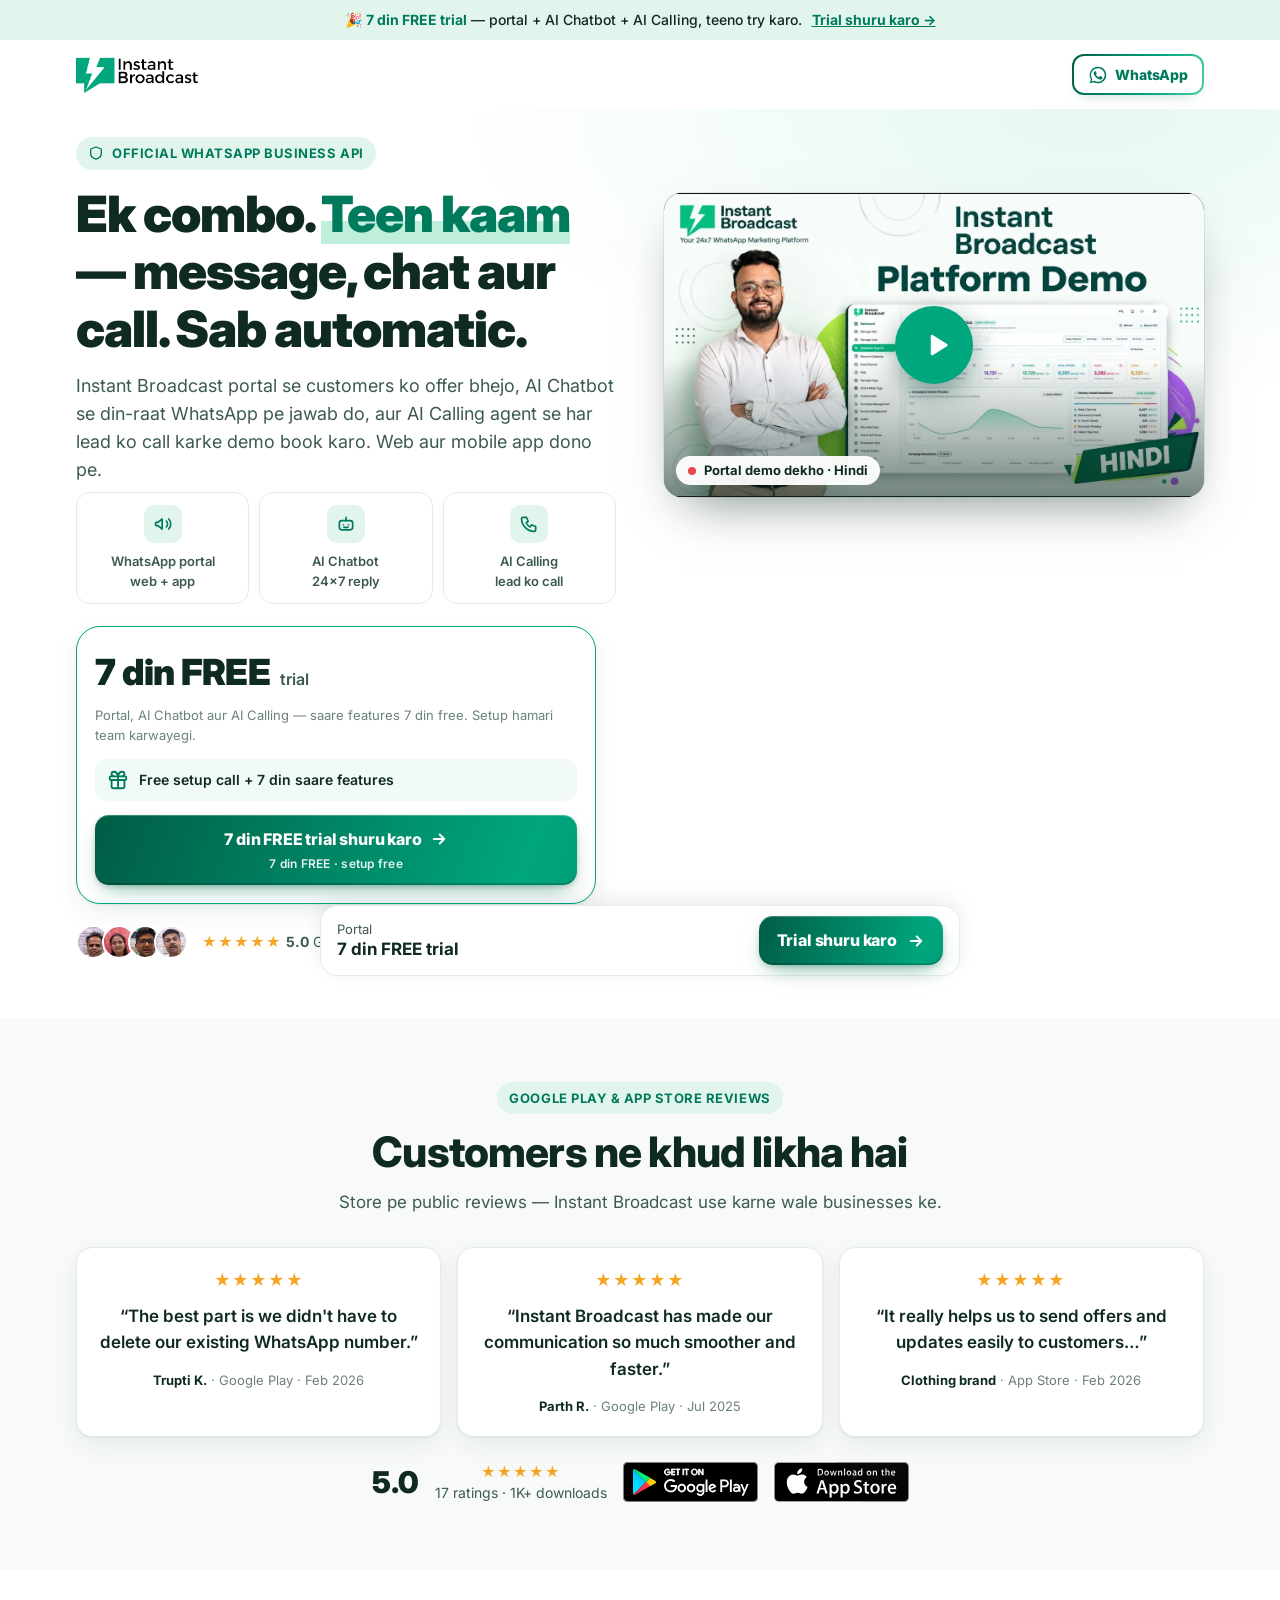
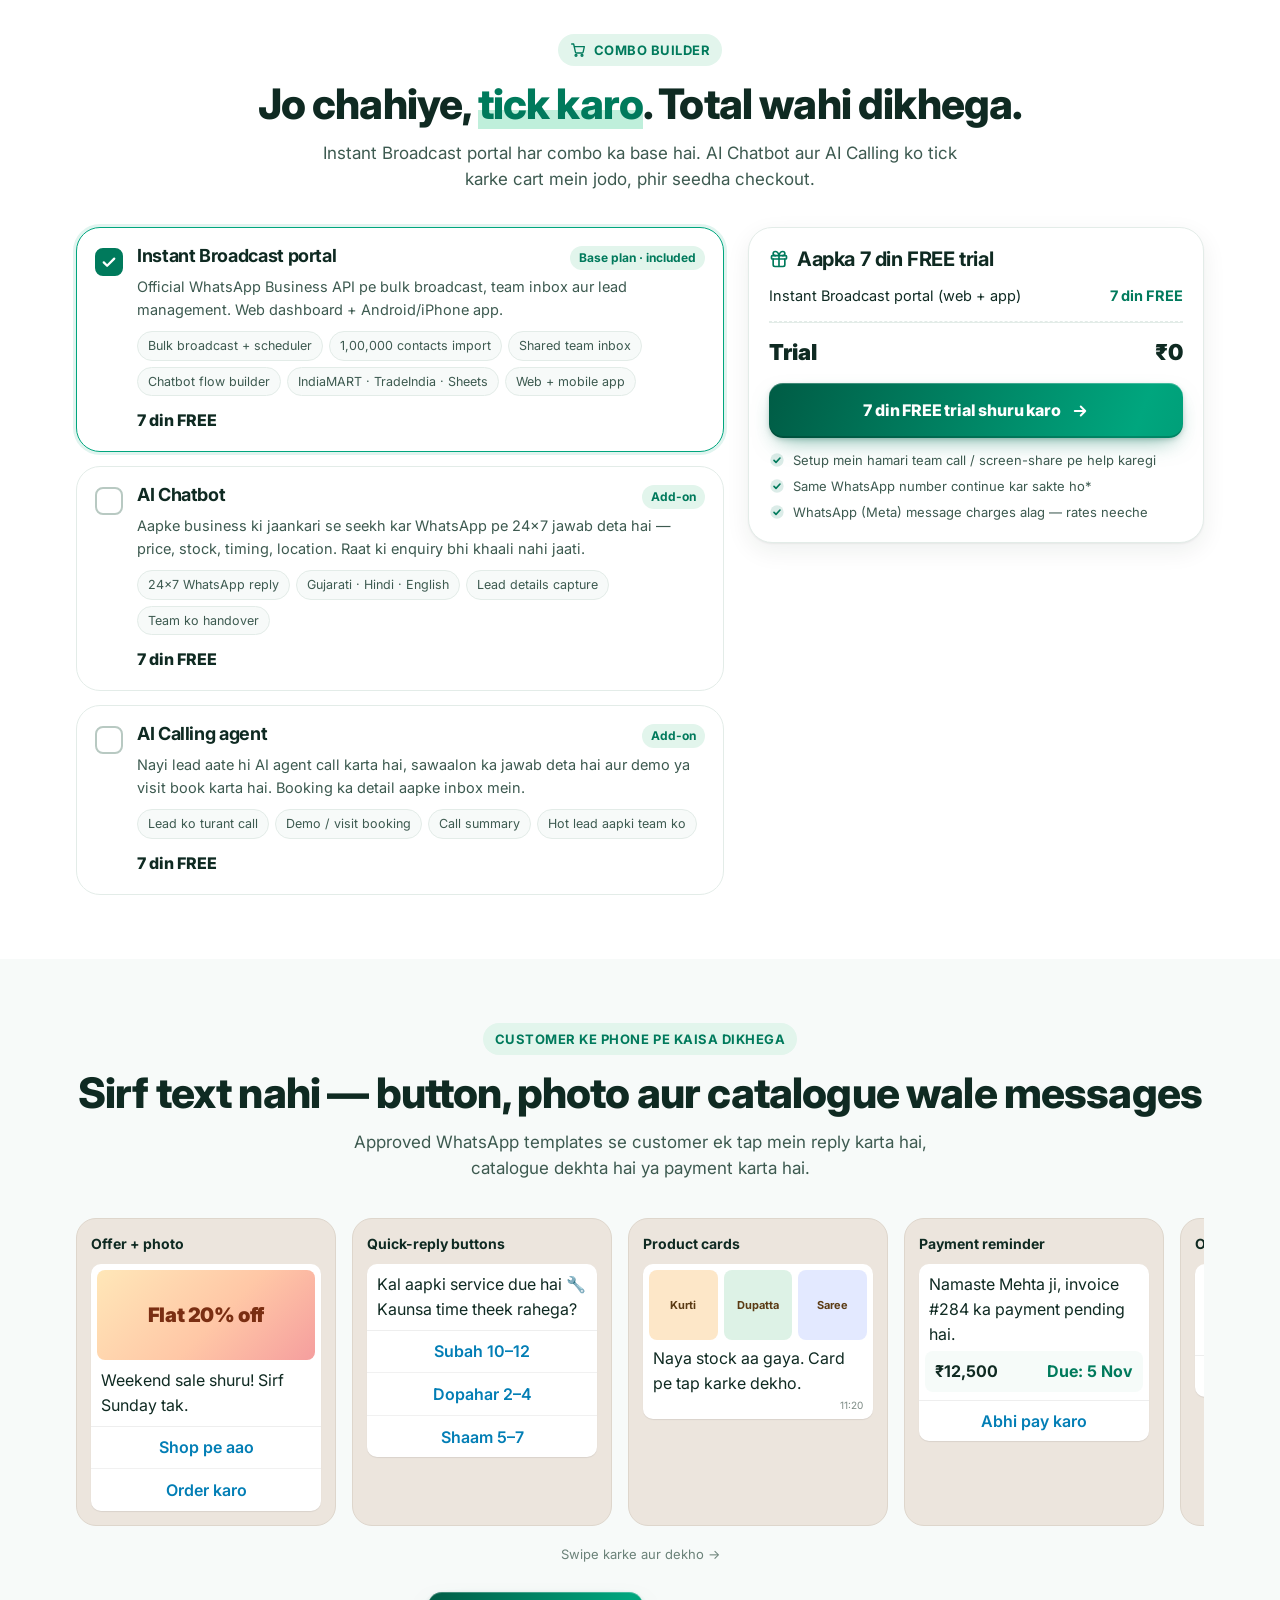
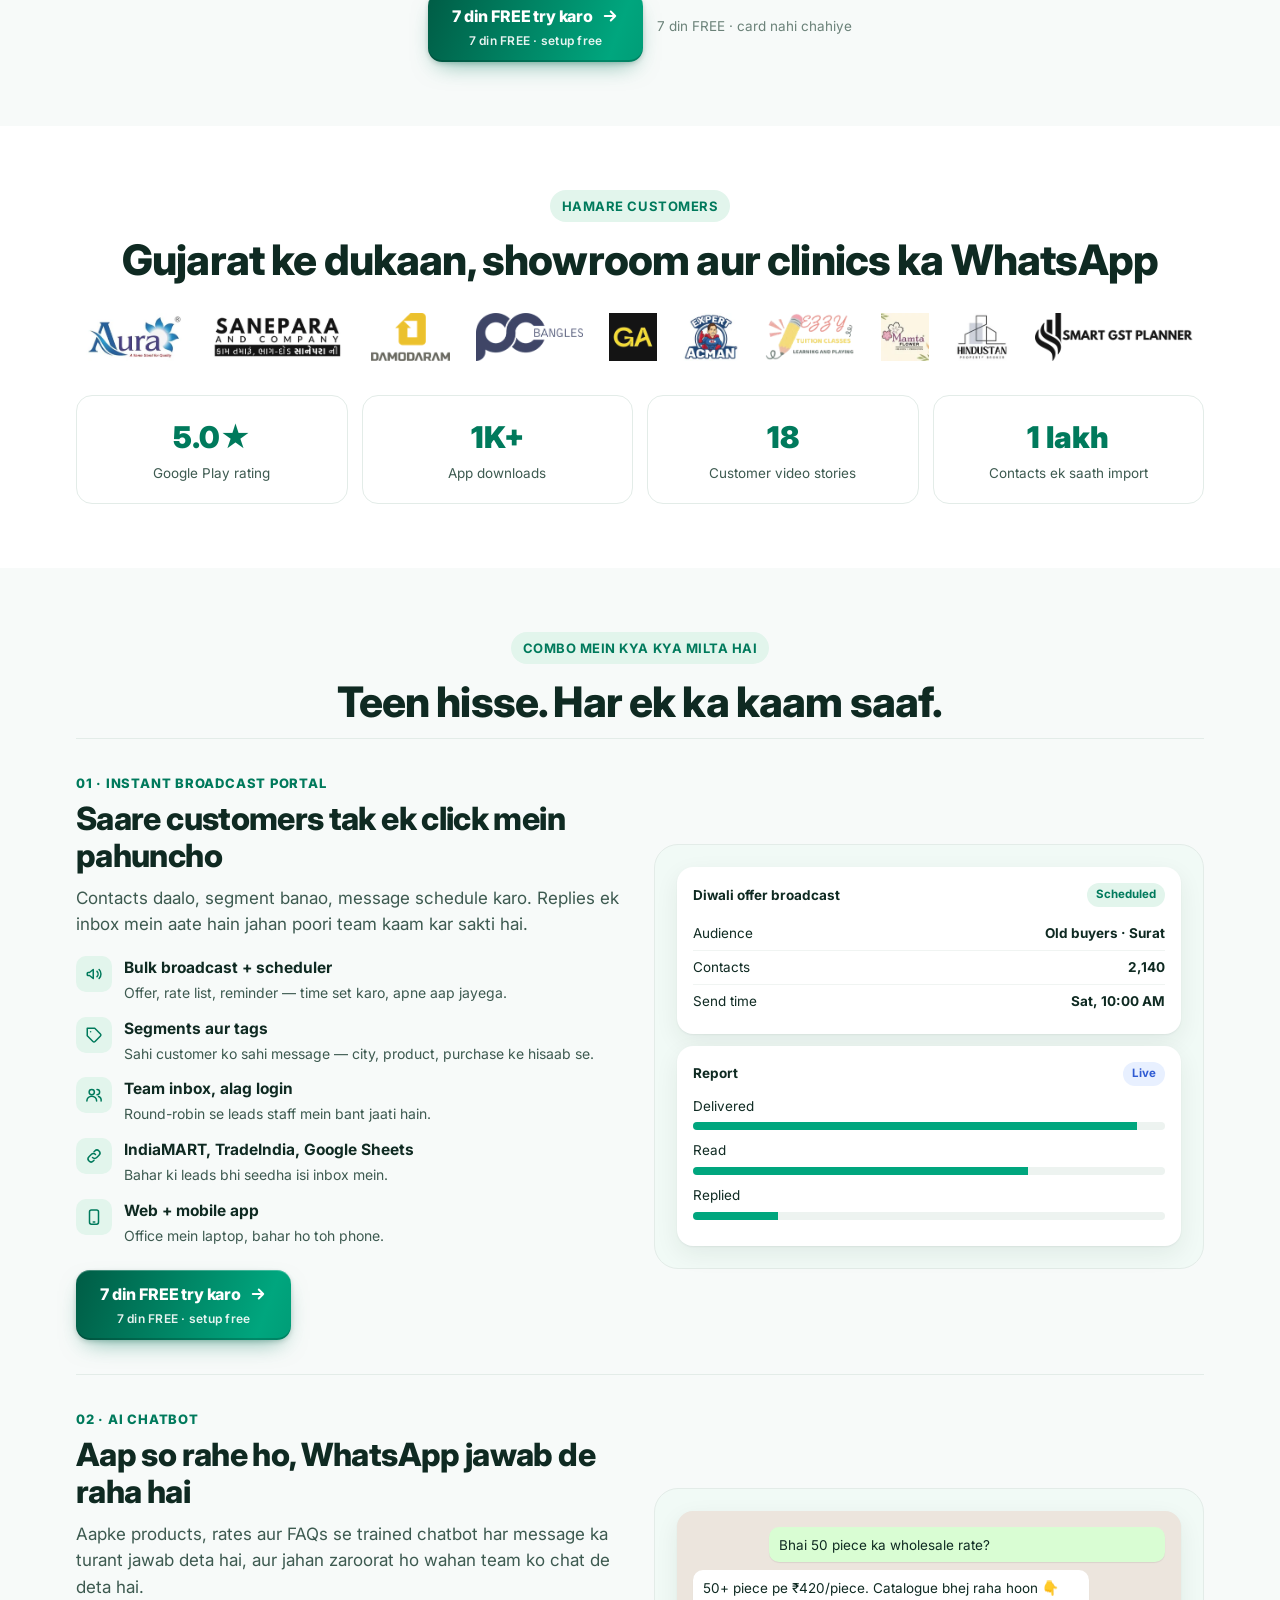
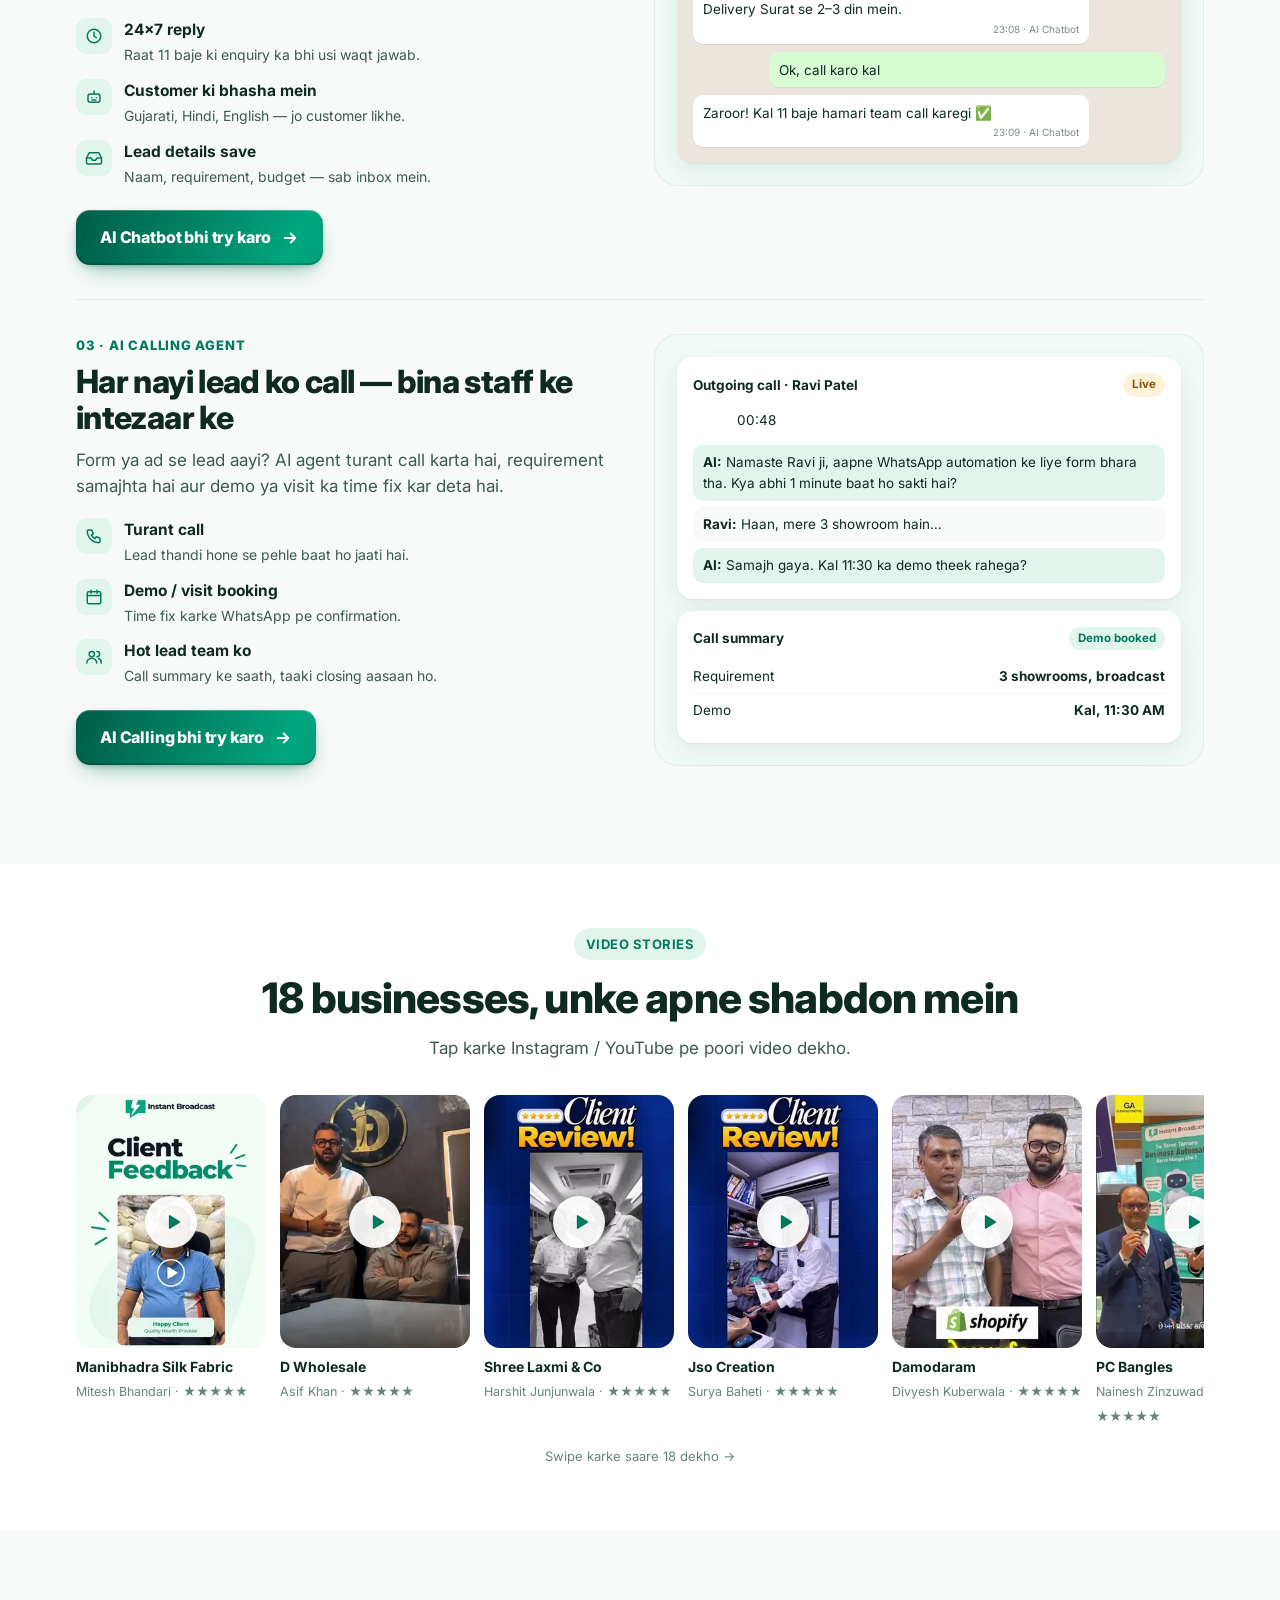
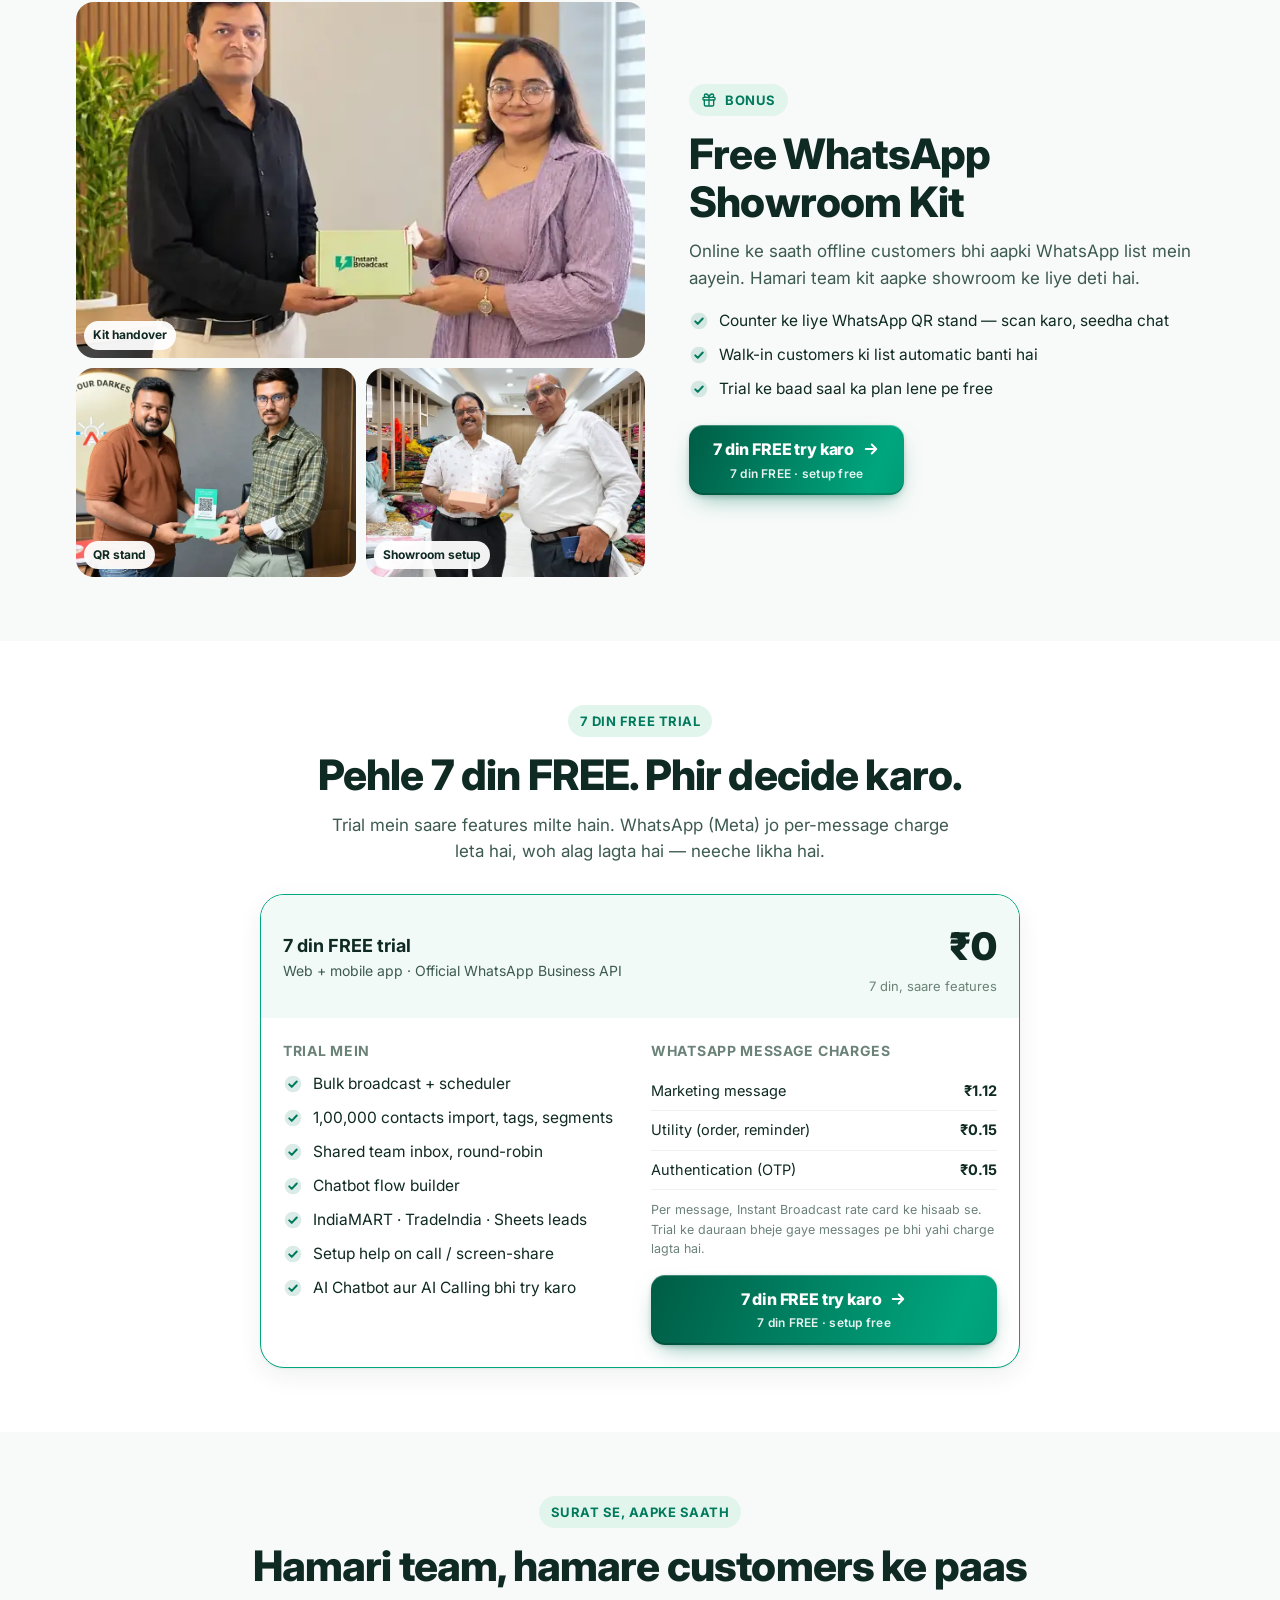
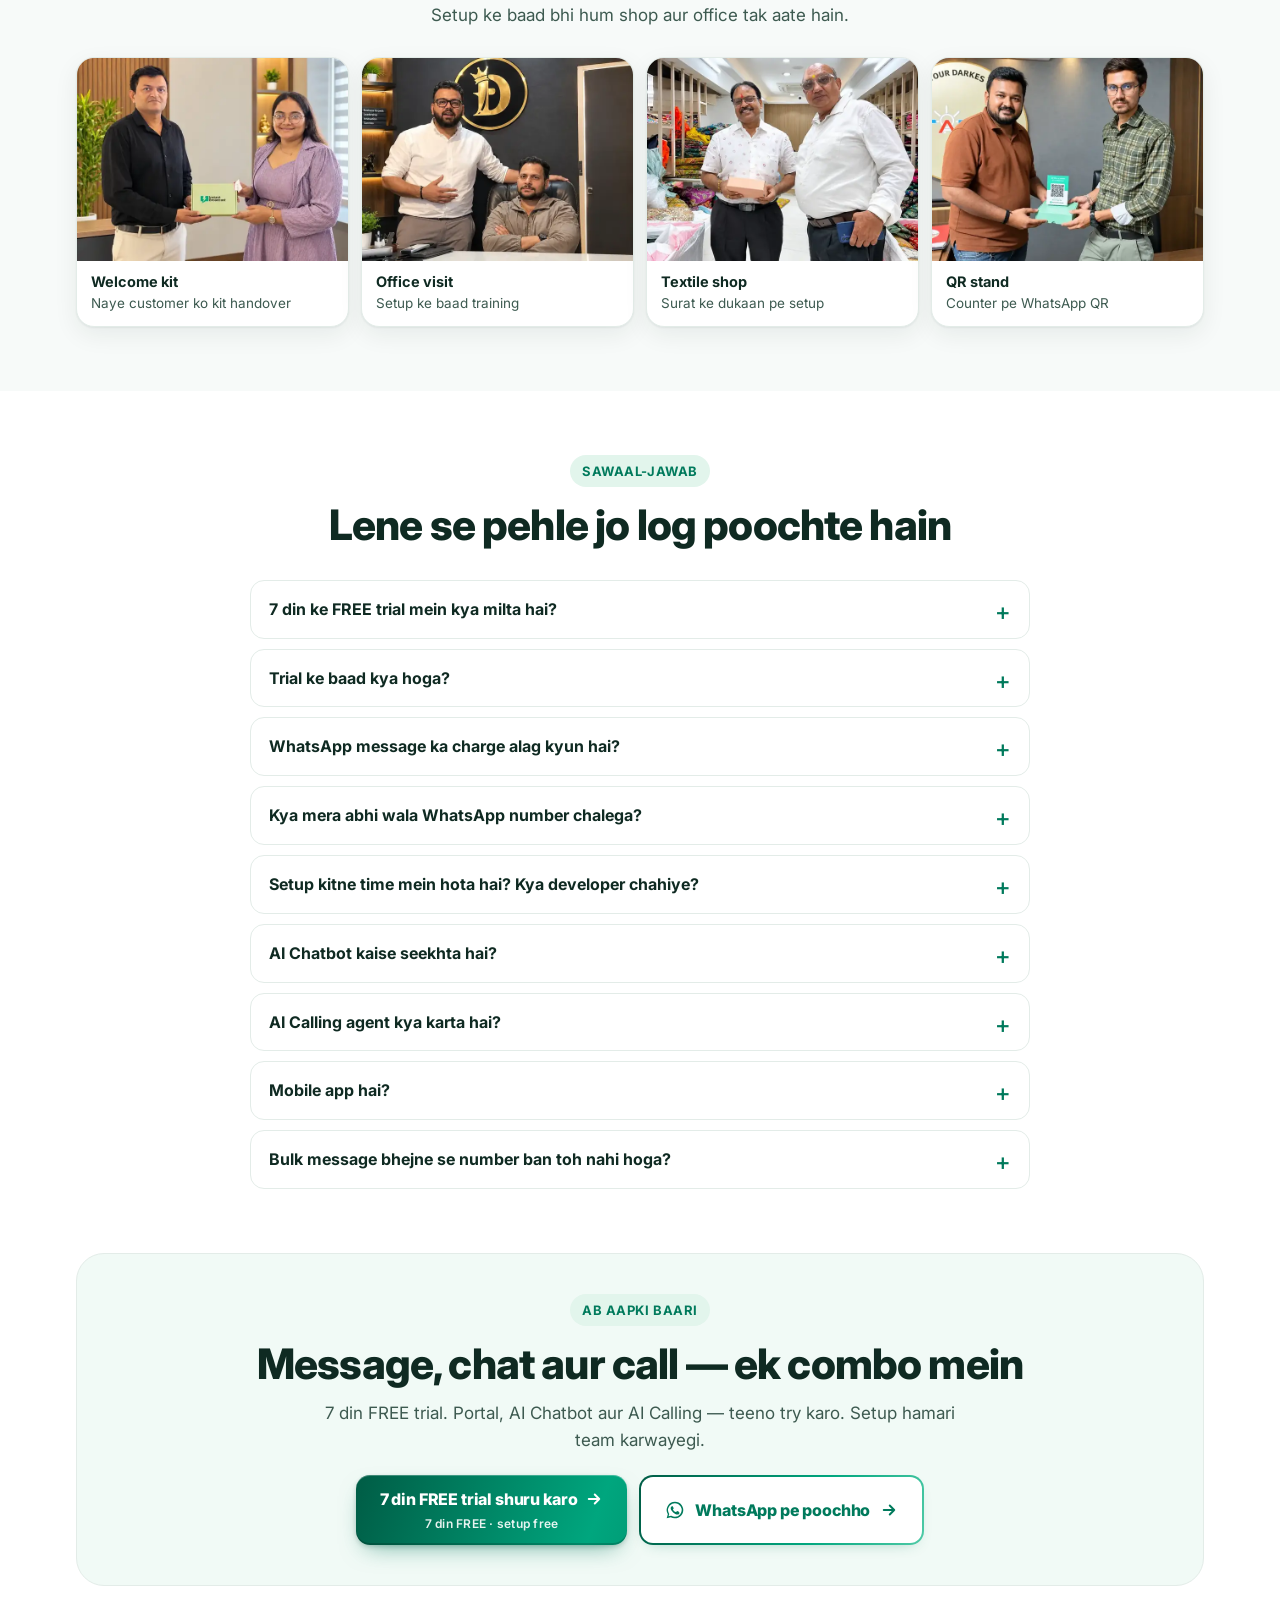
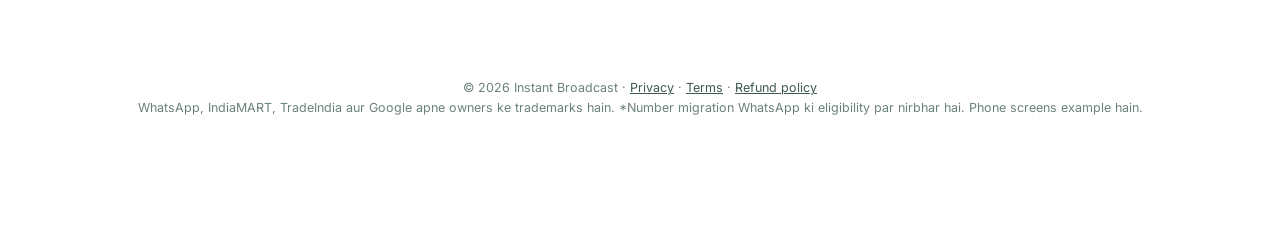
==== commit ffce9643: "Hero: Instant Broadcast portal demo video (YouTube XL-ovqkwRTA) with fast thumbnail, plays on tap; t" ====
--- a/index.html
+++ b/index.html
@@ -11,7 +11,9 @@
 <link rel="preconnect" href="https://fonts.googleapis.com">
 <link rel="preconnect" href="https://fonts.gstatic.com" crossorigin>
 <link href="https://fonts.googleapis.com/css2?family=Inter:wght@400;500;600;700;800;900&amp;display=swap" rel="stylesheet">
-<link rel="stylesheet" href="/styles.css?v=5">
+<link rel="preload" as="image" href="/assets/demo-video-640.webp" media="(max-width: 700px)">
+<link rel="preload" as="image" href="/assets/demo-video.webp" media="(min-width: 701px)">
+<link rel="stylesheet" href="/styles.css?v=6">
 <meta property="og:title" content="Instant Broadcast — 7 din FREE trial: WhatsApp portal + AI Chatbot + AI Calling">
 <meta property="og:description" content="WhatsApp portal + AI Chatbot + AI Calling. 7 din FREE trial.">
 <meta property="og:image" content="https://combo.instantbroadcast.in/assets/team-kit.webp">
@@ -24,6 +26,7 @@
 <noscript><img height="1" width="1" style="display:none" alt="" src="https://www.facebook.com/tr?id=1191549192775541&amp;ev=PageView&amp;noscript=1"></noscript>
 <script src="/track.js?v=3" defer></script>
 <script src="/app.js?v=5" defer></script>
+<script src="/hero-video.js?v=1" defer></script>
 </head>
 <body>
 
@@ -61,11 +64,23 @@
 <!-- HERO -->
 <section class="hero">
   <div class="wrap hero-grid">
-    <div>
+    <div class="hero-copy">
       <span class="eyebrow"><svg width="16" height="16"><use href="#i-shield"/></svg>Official WhatsApp Business API</span>
       <h1>Ek combo. <span class="hl">Teen kaam</span> — message, chat aur call. Sab automatic.</h1>
       <p class="sub">Instant Broadcast portal se customers ko offer bhejo, AI Chatbot se din-raat WhatsApp pe jawab do, aur AI Calling agent se har lead ko call karke demo book karo. Web aur mobile app dono pe.</p>
-
+    </div>
+
+    <div class="hero-media">
+      <div class="ibv" data-yt="XL-ovqkwRTA">
+        <button type="button" class="ibv-btn" aria-label="Play video: Instant Broadcast portal demo (Hindi)">
+          <img src="/assets/demo-video.webp" srcset="/assets/demo-video-640.webp 640w, /assets/demo-video.webp 1280w" sizes="(max-width: 700px) 100vw, 560px" alt="Instant Broadcast platform demo video thumbnail" width="1280" height="720" fetchpriority="high" decoding="async">
+          <span class="ibv-play" aria-hidden="true"><svg viewBox="0 0 24 24"><path fill="currentColor" d="M7 4.8v14.4a1 1 0 0 0 1.5.9l11.5-7.2a1 1 0 0 0 0-1.8L8.5 3.9A1 1 0 0 0 7 4.8z"/></svg></span>
+          <span class="ibv-cap"><i></i>Portal demo dekho · Hindi</span>
+        </button>
+      </div>
+    </div>
+
+    <div class="hero-rest">
       <div class="trio">
         <div><span class="ic"><svg><use href="#i-broadcast"/></svg></span>WhatsApp portal<br>web + app</div>
         <div><span class="ic"><svg><use href="#i-bot"/></svg></span>AI Chatbot<br>24x7 reply</div>
@@ -84,23 +99,6 @@
         <span><span class="stars">★★★★★</span> <b>5.0</b> Google Play (17 ratings)</span>
         <img class="mbp" src="/assets/meta-business-partner.webp" alt="Meta Business Partner" width="280" height="112">
       </div>
-    </div>
-
-    <div class="stage" aria-hidden="true">
-      <div class="phone"><div class="screen">
-        <div class="chat-head"><span class="av"><img src="/assets/favicon-32.png" alt=""></span><div><b>Shree Saree Centre</b><small>Official business account</small></div></div>
-        <div class="chat">
-          <div class="msg"><div class="card-img">Diwali Sale</div>Namaste Priya ji 🙏 Nayi Banarasi range aa gayi hai. Is hafte 20% off.<time>10:02</time>
-            <div class="qr"><span>Catalogue dekho</span><span>Shop ka location</span></div></div>
-          <div class="msg me">Catalogue bhejo please<time>10:04</time></div>
-          <div class="msg">Yeh rahi 24 nayi designs 👇 Koi pasand aaye toh number bata dena.<time>10:04</time></div>
-          <div class="msg me">No. 7 ka price?<time>23:41</time></div>
-          <div class="msg">No. 7 — ₹3,450. Kal shop pe aana hai ya ghar bhejein?<time>23:41</time></div>
-        </div>
-      </div></div>
-      <div class="float f1"><span class="ic"><svg><use href="#i-broadcast"/></svg></span><div><b>Broadcast sent</b><small>2,140 customers</small></div></div>
-      <div class="float f2"><span class="ic"><svg><use href="#i-bot"/></svg></span><div><b>Chatbot ne reply kiya</b><small>raat 11:41 baje</small></div></div>
-      <div class="float f3"><span class="ic"><svg><use href="#i-call"/></svg></span><div><b>AI call: demo booked</b><small>Kal 11:30 AM</small></div></div>
     </div>
   </div>
 </section>
--- a/styles.css
+++ b/styles.css
@@ -340,3 +340,14 @@
 .pick b.free{color:var(--green-d)}
 .pick .pp small{font-weight:600;color:var(--muted);font-size:12px}
 .pick input:focus-visible + .tk{outline:3px solid #8FD9BD;outline-offset:2px}
+
+/* hero with demo video */
+.hero-grid{grid-template-areas:"copy" "media" "rest"}
+.hero-copy{grid-area:copy}.hero-media{grid-area:media}.hero-rest{grid-area:rest}
+.hero-grid{row-gap:22px}
+.hero-rest .trio{margin-top:0}
+@media(min-width:960px){
+  .hero-grid{grid-template-columns:1fr 1fr;grid-template-areas:"copy media" "rest media";column-gap:48px;row-gap:8px;align-items:start}
+  .hero-media{align-self:start;margin-top:56px;position:sticky;top:24px}
+  .hero h1{font-size:clamp(34px,4.2vw,50px)}
+}
